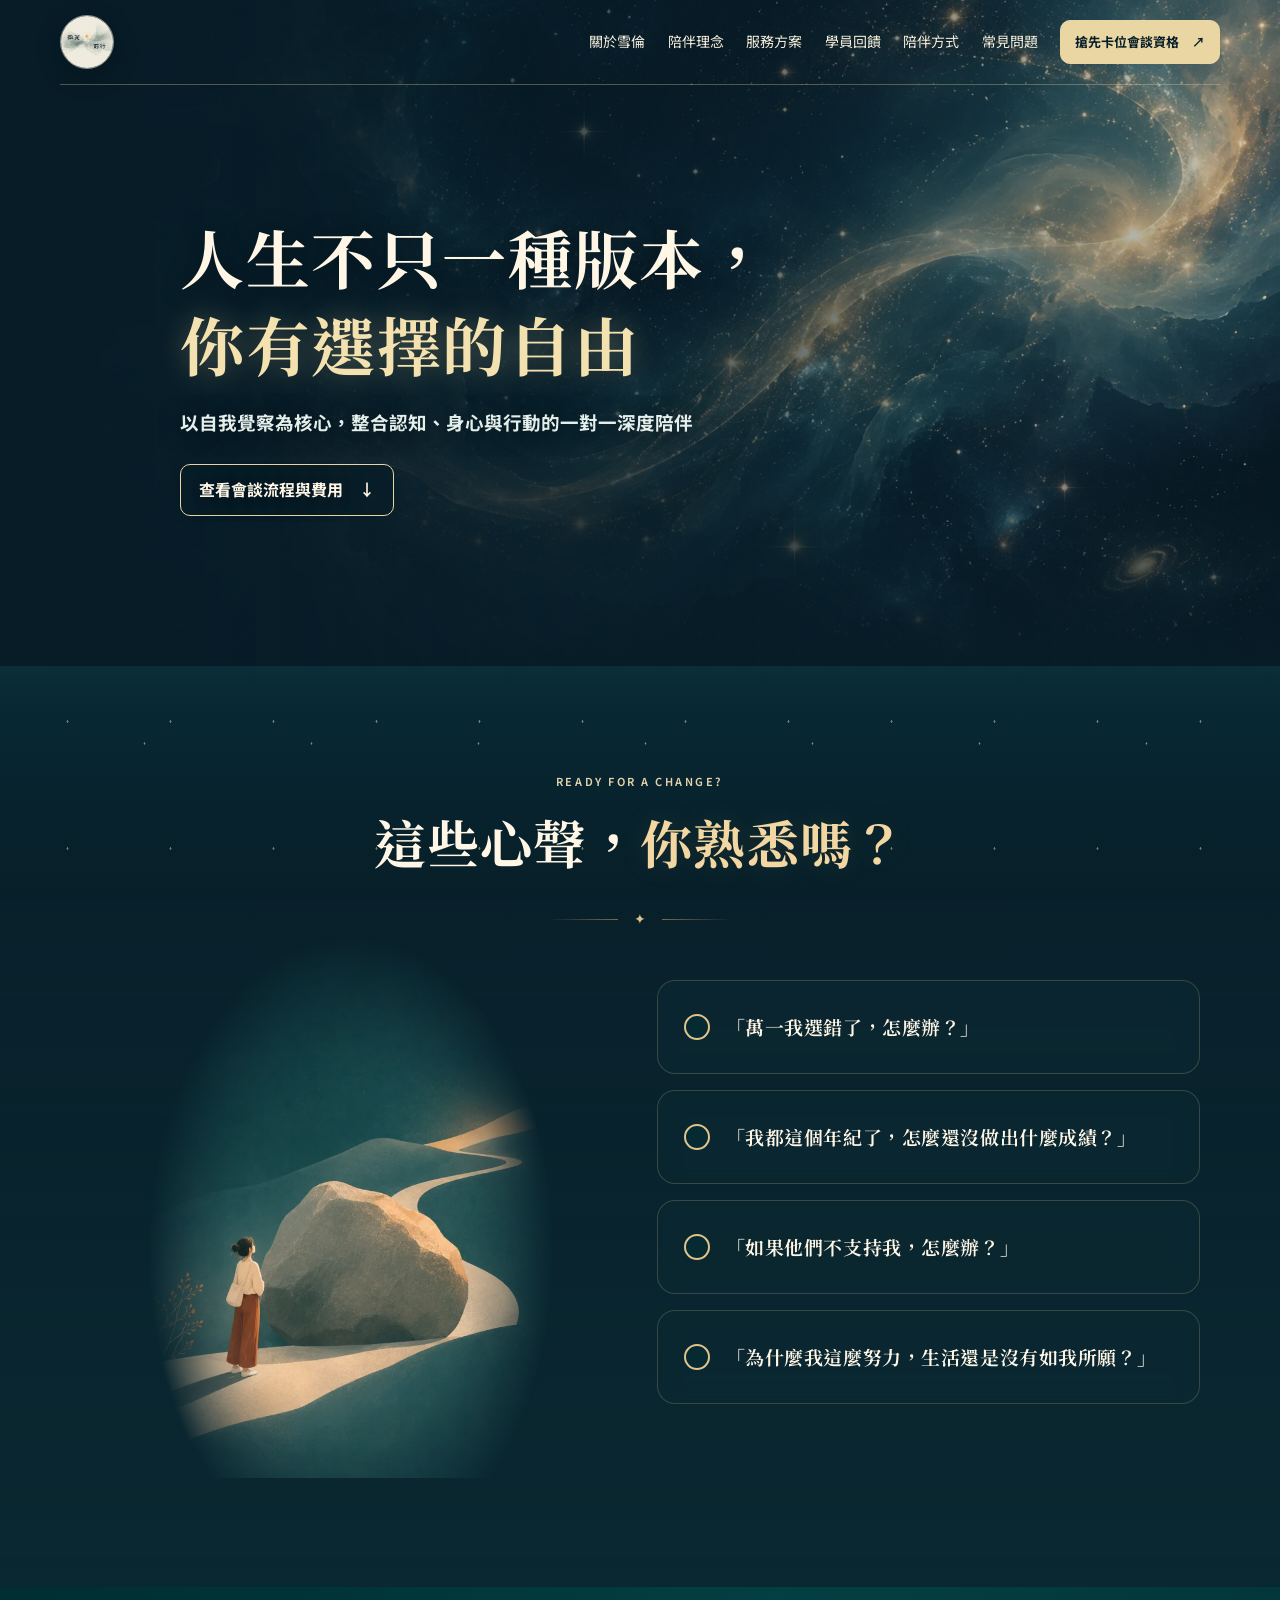
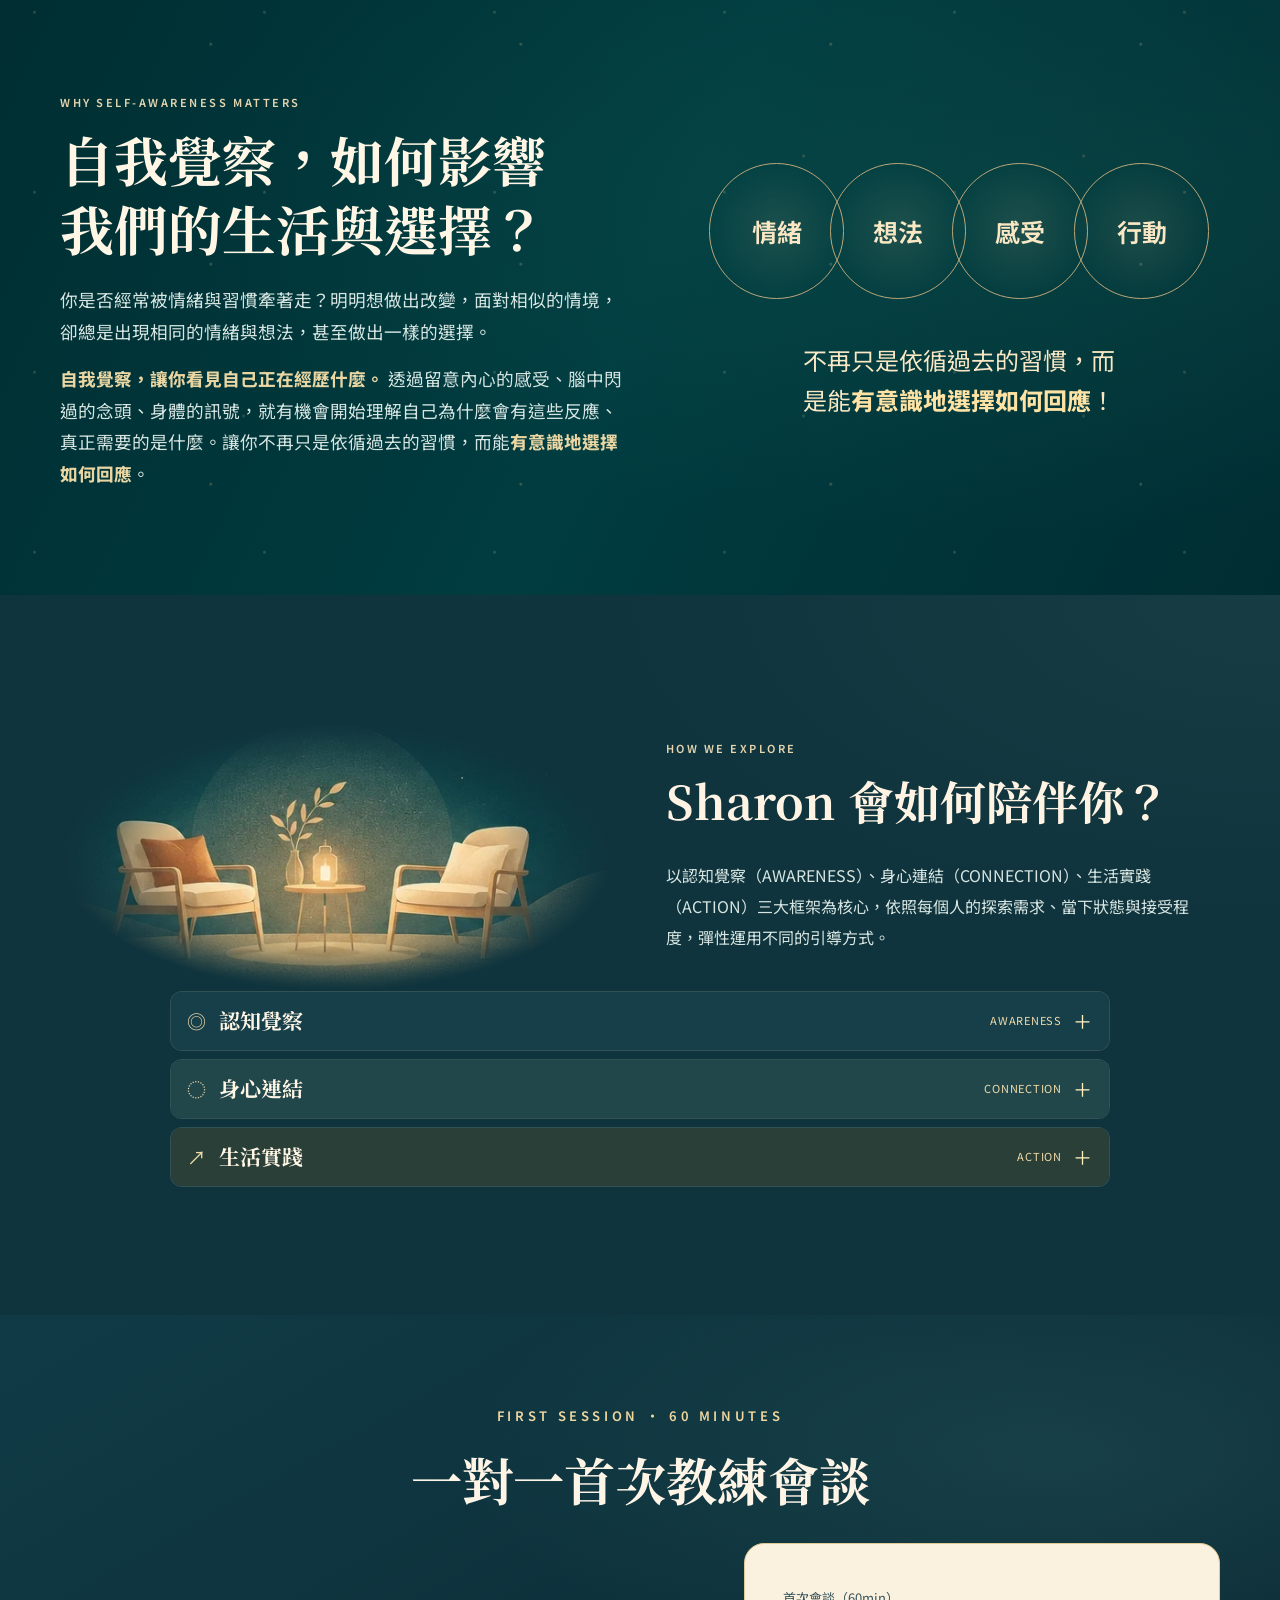
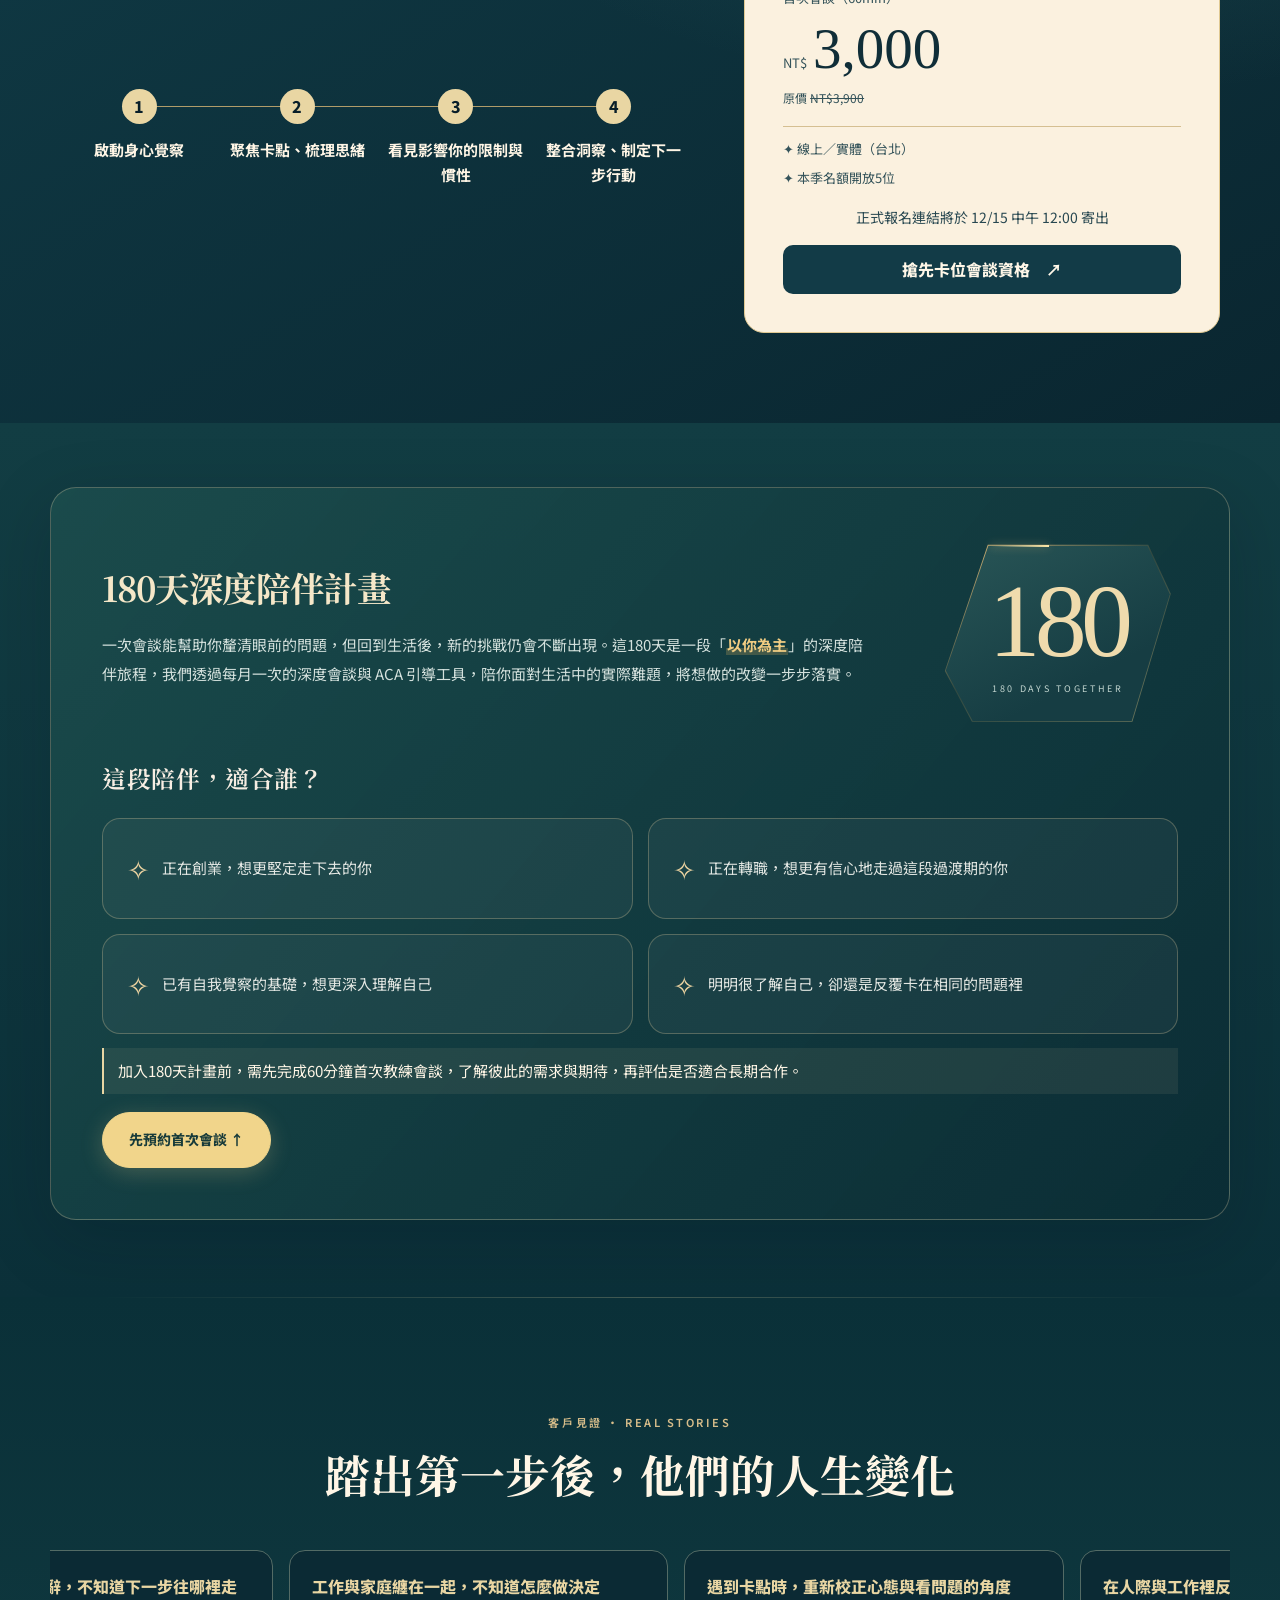
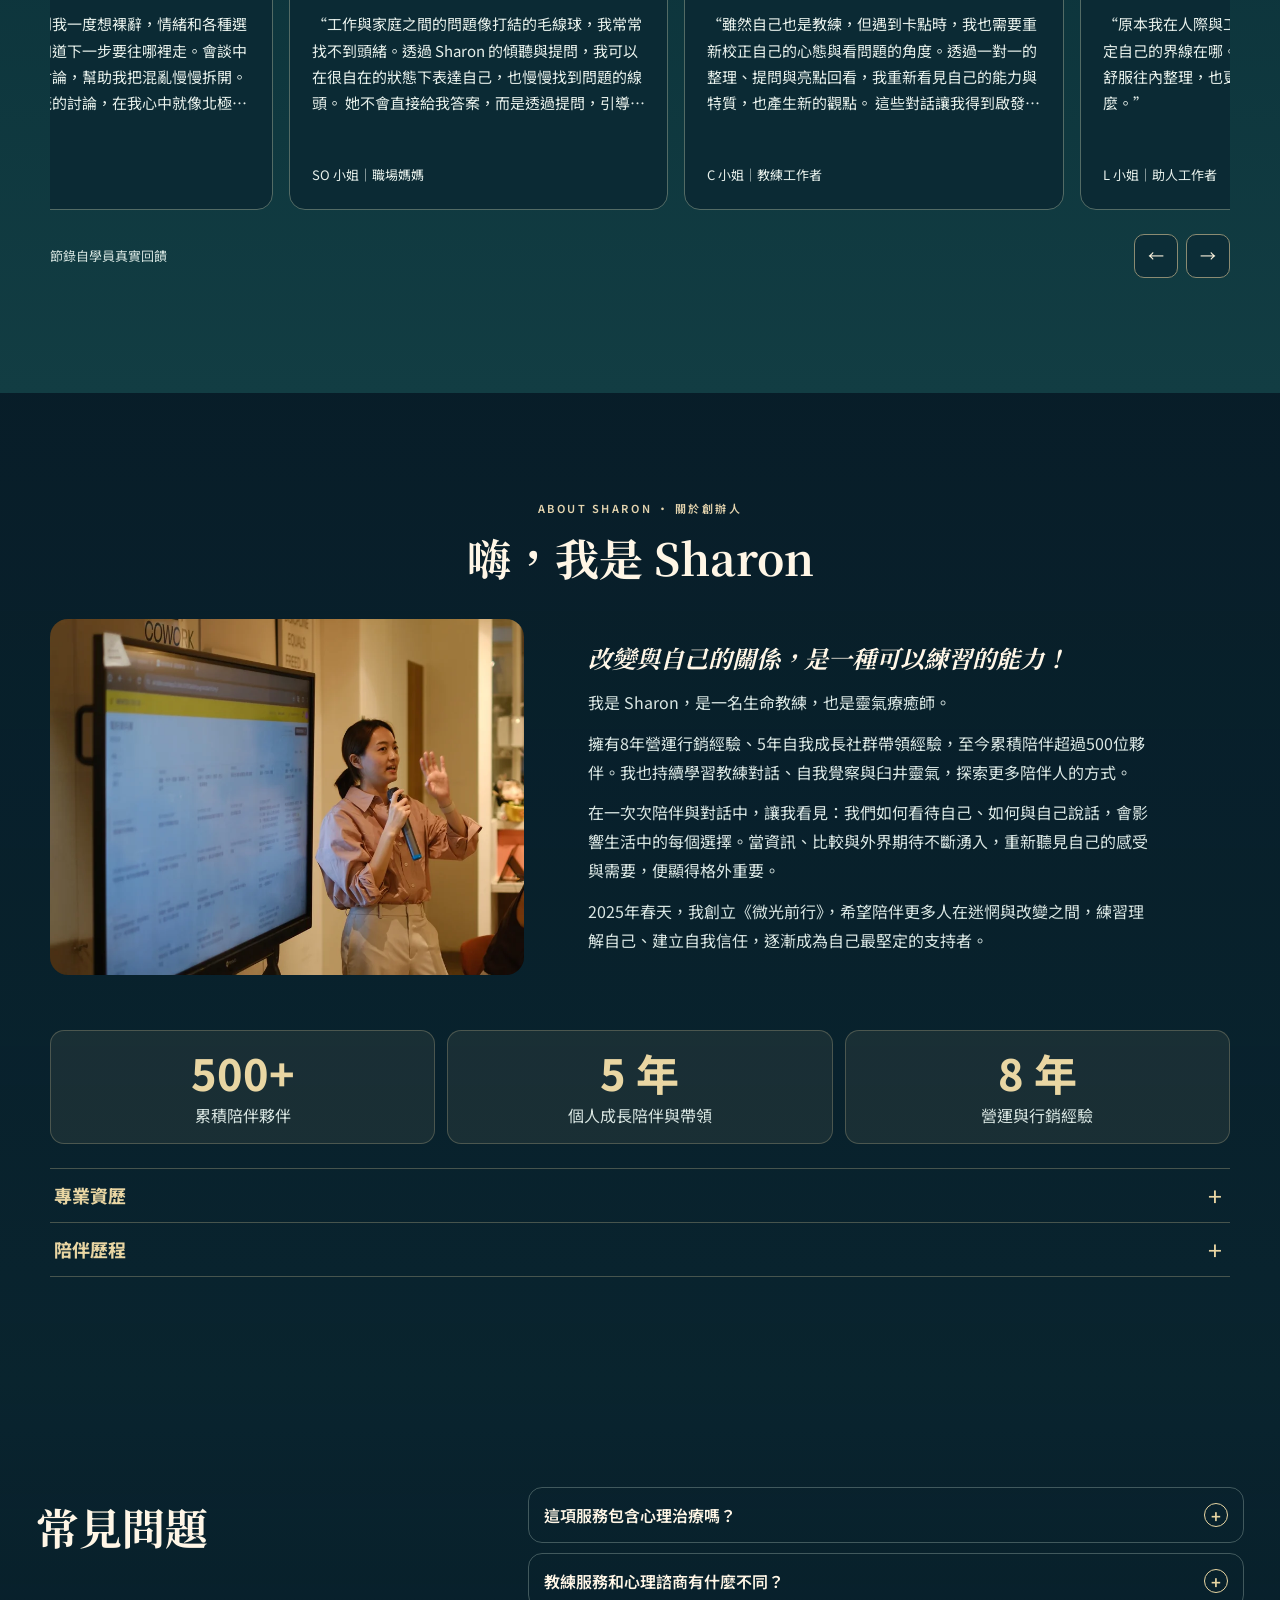
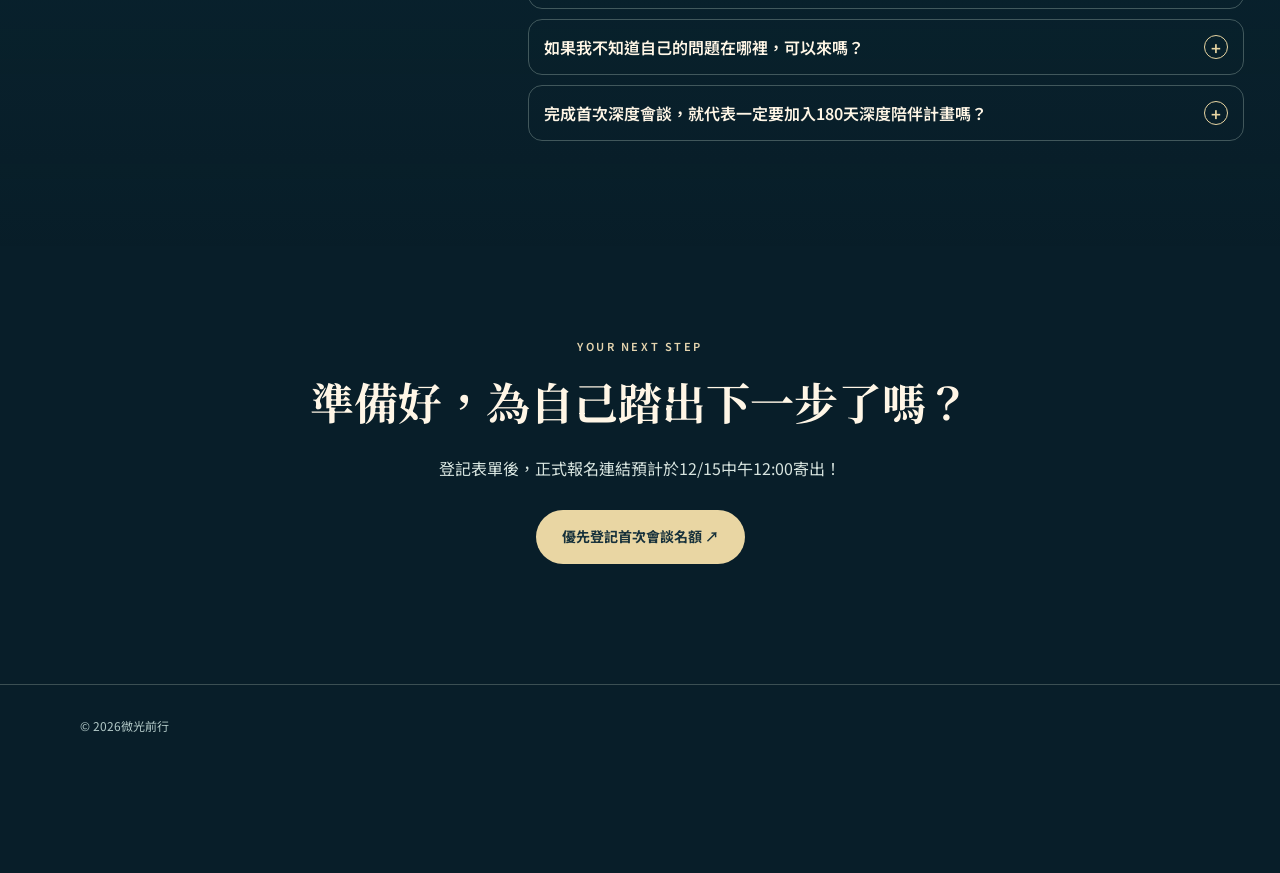
==== index.html @ d957272e "Add files via upload" ====
<!DOCTYPE html>
<html lang="zh-Hant"><head><link href="https://fonts.googleapis.com" rel="preconnect"><link crossorigin="anonymous" href="https://fonts.gstatic.com" rel="preconnect"><link href="https://fonts.googleapis.com/css2?family=Noto+Sans+TC:wght@400;500;600;700&amp;family=Noto+Serif+TC:wght@400;500;600;700&amp;display=swap" rel="stylesheet"><meta charset="utf-8"><meta content="width=device-width,initial-scale=1" name="viewport"><title>微光前行｜網站改版預覽</title><meta content="人生不只一種版本，你有選擇的自由！" name="description"><style>
:root{--deep:#081e29;--sea:#103c48;--gold:#e9d6a3;--cream:#fff6e6;--muted:#c2d7d4;--border:rgba(227,241,226,.23)}*{box-sizing:border-box}html{scroll-behavior:smooth}body{margin:0;background:var(--deep);color:var(--cream);font-family:'Noto Sans TC','PingFang TC','Microsoft JhengHei',sans-serif;line-height:1.85}body:before{content:'';position:fixed;inset:0;z-index:-2;background:radial-gradient(ellipse at 70% 14%,#215a60 0,transparent 45%),radial-gradient(ellipse at 18% 65%,#184451 0,transparent 50%),linear-gradient(130deg,#071a25,#0b303b 60%,#071b29)}body:after{content:'';position:fixed;inset:0;z-index:-1;opacity:.38;pointer-events:none;background-image:radial-gradient(#e9d6a3 0.8px,transparent 1.2px),radial-gradient(#fff 0.7px,transparent 1.1px);background-size:103px 127px,167px 191px;background-position:16px 23px,61px 75px}a{color:inherit;text-decoration:none}button{font:inherit}.wrap{width:min(1120px,calc(100% - 48px));margin:auto}.nav{display:flex;justify-content:space-between;align-items:center;padding:22px 0;gap:18px}.brand{font-size:20px;font-weight:700;letter-spacing:.17em}.links{display:flex;gap:25px;align-items:center;font-size:13px}.btn{display:inline-flex;align-items:center;justify-content:center;padding:14px 26px;border-radius:40px;background:var(--gold);color:#17313b;font-weight:700;font-size:14px;transition:transform .2s,background .2s}.btn:hover{transform:translateY(-2px);background:#fff1c8}.btn-outline{background:transparent;border:1px solid var(--border);color:var(--cream)}.btn-outline:hover{background:rgba(255,255,255,.09)}.eyebrow{font-size:11px;letter-spacing:.23em;color:#e5d5af;text-transform:uppercase;font-weight:600}h1,h2,h3,p{margin-top:0}h1,h2,h3{line-height:1.4}h1{font-size:clamp(38px,5.8vw,74px);letter-spacing:.04em;margin:23px 0}h2{font-size:clamp(28px,3.6vw,44px);margin:14px 0 22px}h3{font-size:21px;margin-bottom:12px}p{color:#d7e4df}small,.subtle{color:#b8cdc8}.section{padding:105px 0;position:relative}.section+.section{border-top:1px solid rgba(227,241,226,.08)}.hero{position:relative;min-height:760px;overflow:hidden;isolation:isolate}.hero .hero-content{padding:135px 0 145px;max-width:920px;position:relative;z-index:2;text-align:center}.hero .lead{font-size:clamp(16px,1.8vw,20px);max-width:730px;margin:0 auto 30px}.hero .tag{font-size:14px;color:#e8d9b8}.hero-buttons{display:flex;gap:14px;justify-content:center;flex-wrap:wrap}.flow-art{position:absolute;inset:0;width:100%;height:100%;z-index:-1;opacity:.92;pointer-events:none}.flow-art path{fill:none;stroke:#e8e1ae;stroke-width:1.5;stroke-opacity:.27;filter:drop-shadow(0 0 5px #d1e3bd);animation:drift 12s ease-in-out infinite alternate}.flow-art path:nth-child(2n){stroke:#91c7c1;stroke-opacity:.4;animation-duration:16s}.flow-art path:nth-child(3n){stroke-width:3;stroke-opacity:.19}@keyframes drift{to{transform:translate(26px,-14px)}}.hero::after{content:'';position:absolute;inset:0;background:linear-gradient(90deg,rgba(3,18,28,.48),rgba(4,20,29,.2),rgba(3,18,28,.5));z-index:0}.grid{display:grid;grid-template-columns:repeat(3,1fr);gap:18px}.card{background:rgba(9,39,48,.7);border:1px solid var(--border);border-radius:22px;padding:29px;backdrop-filter:blur(10px)}.card p{font-size:15px;margin-bottom:0}.num{color:#d5bd83;font-size:12px;letter-spacing:.13em}.two{display:grid;grid-template-columns:1fr 1fr;gap:50px;align-items:center}.about-photo{width:100%;border-radius:22px;object-fit:cover;aspect-ratio:1.15;box-shadow:0 22px 70px #0006}.stats{display:grid;grid-template-columns:repeat(3,1fr);gap:10px;margin:24px 0}.stat{background:rgba(245,240,217,.09);border:1px solid var(--border);border-radius:14px;padding:15px;text-align:center}.stat strong{display:block;color:var(--gold);font-size:24px}.stat span{font-size:11px;color:#c9d6d2}.bar{background:linear-gradient(100deg,rgba(31,77,88,.86),rgba(9,35,48,.9));border-top:1px solid var(--border);border-bottom:1px solid var(--border);padding:50px 0}.bar-inner{display:flex;justify-content:space-between;align-items:center;gap:28px}.bar h2{font-size:clamp(24px,3.2vw,38px);margin-bottom:0}.service-main{background:linear-gradient(145deg,rgba(25,74,82,.78),rgba(8,30,42,.83));border:1px solid rgba(231,214,163,.4);padding:44px;border-radius:25px;margin-top:34px}.service-main .features{display:grid;grid-template-columns:repeat(2,1fr);gap:12px 24px;margin:28px 0}.features span{border-bottom:1px solid var(--border);padding-bottom:10px}.service-secondary{padding:28px 35px;border:1px solid var(--border);border-radius:22px;margin-top:20px;background:rgba(6,28,38,.65)}.service-secondary ul{columns:2;padding-left:22px;color:#d7e4df}.quote{font-family:serif;font-size:19px;line-height:1.9}.quote-meta{font-size:12px;color:#d7c39d}.methods{display:grid;grid-template-columns:repeat(2,1fr);gap:18px}.method:first-child{grid-column:span 2}.method{padding:28px;border:1px solid var(--border);border-radius:18px;background:rgba(13,53,62,.55)}.method .num{display:block;margin-bottom:10px}.method p{margin-bottom:0}.gallery{display:grid;grid-template-columns:repeat(3,1fr);gap:12px;margin-top:28px}.gallery img{width:100%;border-radius:12px;display:block;cursor:pointer}.story-note{font-size:13px}.faq details{border-bottom:1px solid var(--border);padding:17px 0}.faq summary{cursor:pointer;font-weight:600}.faq p{padding-top:14px}.end{text-align:center;padding:90px 0 120px}footer{padding:30px 0;border-top:1px solid var(--border);font-size:12px;color:#b2c9c7}.testimonial-title{text-align:center;margin-bottom:35px}.cta-note{color:#c8d5d1;font-size:13px}.glow{color:#f4e1b0;text-shadow:0 0 28px #e3d49d55}@media(max-width:760px){.links a:not(.btn){display:none}.wrap{width:min(100% - 32px,1120px)}.hero{min-height:650px}.hero .hero-content{padding:120px 0}.section{padding:68px 0}.grid,.two,.methods{grid-template-columns:1fr}.method:first-child{grid-column:auto}.bar-inner{display:block}.bar .btn{margin-top:22px}.service-main{padding:25px}.service-main .features{grid-template-columns:1fr}.service-secondary ul{columns:1}.gallery{grid-template-columns:repeat(2,1fr)}.stats{grid-template-columns:repeat(3,1fr)}.stat{padding:10px 5px}.stat strong{font-size:17px}}@media(prefers-reduced-motion:reduce){*,*:before,*:after{animation:none!important;scroll-behavior:auto!important}}

/* About Me · story cards */
#about .wrap.about-redesign{max-width:1140px}#about .about-intro{margin-bottom:28px}#about .about-layout{display:grid;grid-template-columns:minmax(0,1.5fr) minmax(270px,0.85fr);gap:34px;align-items:start}#about .about-story{display:grid;gap:15px}#about .about-story-card{padding:25px 28px;border:1px solid rgba(231,205,153,.23);background:linear-gradient(135deg,rgba(16,47,53,.88),rgba(8,29,42,.78));border-radius:19px;box-shadow:0 8px 28px rgba(0,0,0,.12)}#about .about-story-card h3{font-size:clamp(19px,2vw,24px);line-height:1.45;color:#f3dfb1;margin:8px 0 12px}#about .about-story-card p{margin:10px 0 0;line-height:1.85}#about .about-kicker{display:block;letter-spacing:.14em;font-size:11px;color:#d8bf87}#about .about-belief{background:linear-gradient(135deg,rgba(76,67,49,.46),rgba(15,43,49,.87));border-color:rgba(237,204,134,.48)}#about .about-side{position:sticky;top:90px}#about .about-side .about-photo{width:100%;height:auto;object-fit:cover;border-radius:18px}#about .about-side .stats{margin-top:18px}#about .about-side .subtle{margin-top:14px}@media(max-width:800px){#about .about-layout{grid-template-columns:1fr}#about .about-side{position:static;grid-row:1}#about .about-side .about-photo{max-height:360px;object-fit:cover}#about .about-story-card{padding:21px}}


/* V17 · sales-first layout */
.about-compact{display:grid;grid-template-columns:minmax(230px,.7fr) minmax(0,1.3fr);gap:34px;align-items:start;margin-top:30px;padding:28px;border:1px solid rgba(225,198,144,.25);border-radius:24px;background:rgba(10,37,44,.66);box-shadow:0 12px 40px rgba(0,0,0,.12)}
.about-compact .about-photo{width:100%;height:100%;max-height:490px;object-fit:cover;border-radius:17px;position:static;display:block}
.about-compact-copy p{margin:0 0 15px;line-height:1.85}
.about-compact-copy .about-hook{font-family:Georgia,serif;font-size:clamp(21px,2.4vw,30px);color:#e8cf9a;line-height:1.45;margin-bottom:20px}
.about-compact-belief{color:#f1dbb0;font-weight:650}
.proof-stats{display:grid;grid-template-columns:repeat(3,minmax(0,1fr));gap:10px;margin:24px 0 18px}
.proof-stats>div{padding:14px 8px;text-align:center;border-radius:12px;background:rgba(221,194,139,.09);border:1px solid rgba(221,194,139,.19)}
.proof-stats strong{display:block;font-size:clamp(20px,2.5vw,28px);color:#e7cc91}.proof-stats span{display:block;font-size:12px;line-height:1.6;color:#d6ddd8}
.more-about,.review-more{border-top:1px solid rgba(221,194,139,.25);margin-top:14px;padding-top:12px}
.more-about summary,.review-more summary,.service-collapsible summary{cursor:pointer;list-style:none;color:#e7cc91;font-weight:600;padding:12px 2px}
.more-about summary::-webkit-details-marker,.review-more summary::-webkit-details-marker,.service-collapsible summary::-webkit-details-marker{display:none}
.more-about summary span,.review-more summary span{float:right}.more-about[open] summary span,.review-more[open] summary span{transform:rotate(45deg)}
.more-about p{padding-top:12px;color:#dce6e1}.review-more{margin-top:22px}.review-extra{margin-top:18px}
.service-collapsible{margin-top:26px}.service-collapsible summary{font-size:18px}.service-collapsible>p,.service-collapsible>ul{margin-top:12px}
@media(max-width:720px){.about-compact{grid-template-columns:1fr;padding:18px;gap:20px}.about-compact .about-photo{height:300px;object-position:center 35%}.proof-stats{gap:6px}.proof-stats>div{padding:12px 4px}.proof-stats span{font-size:10px}}
.num{font-size:24px;letter-spacing:0;line-height:1.2;display:inline-flex;align-items:center;justify-content:center;min-width:30px}

/* Standalone long-term support section */
.longterm-section{position:relative;background:linear-gradient(180deg,rgba(8,35,44,.15),rgba(13,56,60,.55) 48%,rgba(8,35,44,.15));}
.longterm-card{max-width:1100px;margin:0 auto;padding:clamp(30px,5vw,68px);border:1px solid rgba(231,214,163,.32);border-radius:30px;background:linear-gradient(130deg,rgba(9,43,49,.95),rgba(8,31,43,.93));box-shadow:0 20px 70px rgba(2,16,25,.18);}
.longterm-card h2{color:#f0d39a;margin:12px 0 14px;}
.longterm-lead{font-size:clamp(20px,2.6vw,28px);color:#fff3df;margin:0 0 14px;}
.longterm-intro{max-width:780px;color:#d1dfdb;line-height:1.9;margin:0 0 30px;}
.longterm-grid{display:grid;grid-template-columns:repeat(2,minmax(0,1fr));gap:13px;margin:26px 0;}
.longterm-grid>div{padding:18px 20px;border:1px solid rgba(224,211,174,.22);border-radius:14px;background:rgba(255,255,255,.045);color:#e7eee9;line-height:1.65;}
.longterm-grid>div:before{content:'✦';color:#e9d6a3;margin-right:10px;}
.longterm-grid>.longterm-wide{grid-column:1/-1;}
.longterm-note{border-top:1px solid rgba(231,214,163,.25);padding-top:22px;color:#f0d39a;font-weight:600;}
.longterm-disclaimer{font-size:13px;color:#b6cac6;}
@media(max-width:650px){.longterm-grid{grid-template-columns:1fr}.longterm-grid>.longterm-wide{grid-column:auto}.longterm-card{border-radius:22px}.longterm-grid>div{padding:15px 16px}}

/* 180-day program distinctive typographic treatment */
.longterm-heading{display:flex;align-items:baseline;gap:.18em;flex-wrap:wrap}
.longterm-heading .longterm-number{font-size:clamp(3.7rem,8.5vw,7rem);line-height:1;letter-spacing:-.065em;font-weight:700;color:#e8c88e}
.longterm-heading>span:last-child{font-size:clamp(1.4rem,3vw,2.6rem);letter-spacing:.02em}
@media(max-width:600px){.longterm-heading{gap:.25em}.longterm-heading .longterm-number{font-size:clamp(3.5rem,17vw,5.5rem)}}

/* V47: full original testimonials, preserving every sentence */
#reviews .testimonial-full{display:flex;flex-direction:column;gap:12px;align-items:flex-start;justify-content:flex-start;min-width:0;height:auto}
#reviews .testimonial-full .quote-meta{font-weight:650}
#reviews .testimonial-full .testimonial-topic{font-size:.84rem;line-height:1.7;letter-spacing:.01em;color:#ddc69a;margin:0}
#reviews .testimonial-full .quote{font-size:1rem;line-height:1.95;margin:0;white-space:normal}
#reviews .testimonial-full .testimonial-detail{font-size:.94rem;line-height:1.9;color:#c3d3cf;margin:0;white-space:normal}
#reviews .reviews-track{align-items:stretch}
@media(max-width:760px){#reviews .testimonial-full{padding:23px 20px;gap:11px}}
/* V52: testimonial attribution left of carousel controls */
#reviews .reviews-footer{display:flex;align-items:center;justify-content:space-between;gap:18px;margin-top:20px;flex-wrap:wrap}
#reviews .reviews-footer .story-note{margin:0;font-size:12px;line-height:1.6;opacity:.76;text-align:left}
#reviews .reviews-footer .reviews-controls{margin:0;display:flex;align-items:center;gap:10px}

/* V53 · original 180-day editorial constellation layout */
.longterm-section{overflow:hidden;background:radial-gradient(ellipse at 16% 26%,rgba(46,105,105,.26),transparent 52%),linear-gradient(165deg,#08212e,#123c45 65%,#092631)}
.longterm-redesign{max-width:1180px;padding:clamp(28px,5vw,70px);border-radius:30px;background:linear-gradient(145deg,rgba(12,48,56,.91),rgba(6,28,41,.94));border:1px solid rgba(223,204,159,.25);position:relative;overflow:hidden}
.longterm-redesign:before{content:'';position:absolute;inset:0;pointer-events:none;background:radial-gradient(circle at 16% 20%,rgba(236,200,136,.07),transparent 37%)}
.longterm-top{display:grid;grid-template-columns:minmax(0,.88fr) minmax(0,1.12fr);gap:clamp(30px,6vw,90px);align-items:center;position:relative}
.longterm-emblem{min-height:360px;aspect-ratio:1;max-width:460px;display:flex;flex-direction:column;align-items:center;justify-content:center;position:relative;isolation:isolate}
.longterm-orbit{position:absolute;inset:9%;border:1px solid rgba(234,205,148,.25);border-radius:50%;transform:rotate(-22deg) scaleX(.79);pointer-events:none}
.longterm-orbit.orbit-two{inset:0;border-color:rgba(192,221,213,.15);transform:rotate(35deg) scaleX(.84)}
.longterm-emblem:before,.longterm-emblem:after{content:'✦';position:absolute;color:#ddc99b;font-size:17px;opacity:.8}.longterm-emblem:before{top:13%;left:20%}.longterm-emblem:after{right:12%;bottom:24%;font-size:11px}
.longterm-emblem-number{font-family:Georgia,'Times New Roman',serif;font-weight:400;font-size:clamp(100px,14vw,190px);letter-spacing:-.09em;line-height:1;color:#efdbad;transform:translateX(-.06em)}
.longterm-emblem-caption{letter-spacing:.34em;font-size:10px;color:#c3d6d0;margin-top:18px}
.longterm-copy .eyebrow{font-size:11px;letter-spacing:.19em;color:#e2c893}.longterm-copy h2{font-size:clamp(33px,4vw,58px);line-height:1.27;letter-spacing:.04em;color:#f5e7c8;margin:20px 0 25px}.longterm-copy .longterm-lead{font-size:clamp(18px,2vw,23px);line-height:1.8;font-weight:500;color:#f4ead8;margin-bottom:20px}.longterm-copy .longterm-intro{font-size:15px;line-height:1.95;color:#bfd2cf;margin:0}
.longterm-program{position:relative;margin-top:clamp(24px,4vw,50px);padding-top:30px;border-top:1px solid rgba(231,214,163,.24)}.longterm-program-label{font-size:11px;letter-spacing:.2em;color:#d8bd8b;display:flex;align-items:center;gap:14px}.longterm-program-label span{font-size:14px;letter-spacing:.07em;color:#e7e3d9}.longterm-redesign .longterm-grid{grid-template-columns:repeat(2,minmax(0,1fr));gap:12px;margin:24px 0}.longterm-redesign .longterm-grid>div{border-radius:9px;background:rgba(201,224,215,.045);border-color:rgba(216,206,177,.16)}.longterm-bottom{display:flex;align-items:baseline;justify-content:space-between;gap:14px 30px;flex-wrap:wrap}.longterm-redesign .longterm-note{border:0;padding:0;margin:0;font-size:14px}.longterm-redesign .longterm-disclaimer{margin:0;font-size:12px}
@media(max-width:760px){.longterm-top{grid-template-columns:1fr;gap:0}.longterm-emblem{min-height:0;width:min(76%,320px);margin:0 auto 22px}.longterm-copy h2{margin:12px 0 18px}.longterm-redesign .longterm-grid{grid-template-columns:1fr}.longterm-redesign .longterm-grid>.longterm-wide{grid-column:auto}.longterm-redesign{padding:30px 23px}.longterm-bottom{display:block}.longterm-redesign .longterm-disclaimer{margin-top:12px}}

/* 180-day program closing statement */
.longterm-closer{margin:1.1rem 0 0;color:var(--gold);font-weight:700;font-size:clamp(1.05rem,1.55vw,1.28rem);line-height:1.85;letter-spacing:.025em}
.longterm-program-notice{display:flex;align-items:center;justify-content:center;text-align:center;padding:24px 18px}.longterm-program-notice p{margin:0;font-size:clamp(15px,1.5vw,18px);letter-spacing:.04em;line-height:1.8}
/* Method icons: unified alignment across desktop and mobile */
#methods .method-accordion summary .num{min-width:52px;width:52px;font-size:27px;letter-spacing:0;text-align:center;line-height:1.3;flex-shrink:0}
#methods .method-accordion summary h3{min-width:0}
@media(max-width:600px){#methods .method-accordion summary .num{min-width:42px;width:42px;font-size:24px}#methods .method-accordion summary{gap:12px}}

/* V67: concise positioning label in the first viewport */
.career-signature{display:inline-flex;align-items:center;flex-wrap:wrap;gap:.48em;margin-bottom:18px;padding:9px 16px;border:1px solid rgba(232,205,153,.45);border-radius:999px;background:rgba(10,25,39,.44);color:#f1d9a8;font-size:clamp(12px,1.15vw,14px);font-weight:600;letter-spacing:.045em;line-height:1.5}
.career-signature span{opacity:.7}
@media(max-width:600px){.career-signature{border-radius:14px;padding:9px 12px;justify-content:center;text-align:center;font-size:11px;gap:.32em}}

#methods .methods-directory .directory-index{display:none!important}

/* Brand experience, 2026-11-12 */
.experience-panel{margin:30px 0 44px;padding:clamp(24px,4vw,46px);border-radius:25px;border:1px solid rgba(231,214,163,.38);background:linear-gradient(125deg,rgba(30,77,80,.82),rgba(10,34,47,.92));}.experience-panel h3{font-size:clamp(25px,3.1vw,37px);margin:14px 0 18px;color:#fff5df}.experience-lead{max-width:800px;font-size:17px}.experience-grid{display:grid;grid-template-columns:repeat(2,minmax(0,1fr));gap:15px;margin:30px 0}.experience-grid>div{padding:22px;border-radius:16px;border:1px solid rgba(232,220,192,.19);background:rgba(8,30,40,.44)}.experience-grid span{display:block;color:#e9d6a3;font-size:12px;letter-spacing:.08em;margin-bottom:10px}.experience-grid strong{display:block;color:#fff4dc;font-size:18px;margin-bottom:8px}.experience-grid p{font-size:14px;margin:0}.experience-note{font-size:12px;color:#b9c9c5}.experience-closing{font-size:18px;font-weight:700;color:#f4e1b0;margin:20px 0 0}@media(max-width:700px){.experience-grid{grid-template-columns:1fr}.experience-panel{margin:20px 0 32px}.experience-lead{font-size:15px}}
</style><style>
/* V5: celestial nebula + gold light trails */
body:before{background:radial-gradient(ellipse at 77% 18%,rgba(29,111,119,.56),transparent 43%),radial-gradient(ellipse at 18% 75%,rgba(19,83,95,.55),transparent 52%),radial-gradient(ellipse at 56% 53%,rgba(30,72,87,.44),transparent 60%),linear-gradient(130deg,#04121d,#082a36 56%,#04131e)!important}
body:after{opacity:.5!important}
.hero{background:radial-gradient(ellipse at 78% 30%,rgba(55,139,143,.24),transparent 52%),radial-gradient(ellipse at 22% 80%,rgba(23,80,91,.42),transparent 50%)}
.hero .flow-art{opacity:1!important}
.hero .flow-art path{animation:none;filter:none}
.hero .flow-art .trail{fill:none;stroke:url(#goldTrail);stroke-width:2.2;stroke-opacity:.66;filter:url(#trailGlow);animation:celestial-drift 18s ease-in-out infinite alternate}
.hero .flow-art .trail.soft{stroke-width:8;stroke-opacity:.18;filter:url(#bigGlow);animation-duration:24s}
.hero .flow-art .trail.teal{stroke:url(#tealTrail);stroke-width:3;stroke-opacity:.46;animation-duration:21s}
.hero .flow-art .star{fill:#f8e5b2;filter:url(#starGlow);animation:star-pulse 4.5s ease-in-out infinite alternate}
.hero .flow-art .star:nth-of-type(3n){animation-delay:-2s}
.hero .flow-art .nebula{filter:url(#nebulaBlur)}
.hero::after{background:linear-gradient(90deg,rgba(3,16,26,.63),rgba(4,20,29,.33),rgba(3,16,26,.57))!important}
@keyframes celestial-drift{to{transform:translate(18px,-11px) scale(1.018)}}
@keyframes star-pulse{to{opacity:.42;transform:scale(.82)}}
#pain .grid{grid-template-columns:repeat(2,minmax(0,1fr))}
#pain .card{padding:0;overflow:hidden;transition:border-color .25s,background .25s}
#pain .card[open]{background:rgba(16,65,76,.84);border-color:rgba(233,214,163,.55)}
#pain .card summary{display:flex;align-items:center;gap:15px;padding:25px 26px;cursor:pointer;list-style:none;min-height:98px}
#pain .card summary::-webkit-details-marker{display:none}
#pain .card summary h3{margin:0;flex:1;font-size:19px}
#pain .card summary .plus{font-size:30px;line-height:1;color:#ead6a3;font-weight:300;transition:transform .25s}
#pain .card[open] summary .plus{transform:rotate(45deg)}
#pain .card .pain-body{padding:0 26px 25px 58px;animation:reveal .24s ease-out}
#pain .card .pain-body p{margin:0}
@keyframes reveal{from{opacity:0;transform:translateY(-5px)}to{opacity:1;transform:translateY(0)}}
@media(max-width:760px){#pain .grid{grid-template-columns:1fr}#pain .card summary{padding:19px 18px;min-height:76px}#pain .card summary h3{font-size:17px}#pain .card .pain-body{padding:0 18px 22px 48px}}
@media(prefers-reduced-motion:reduce){.hero .flow-art *{animation:none!important}}
</style><style>
/* V6: cinematic organic stardust stream, replacing geometric SVG trails */
.hero{background:#071c27 url("images/website-image-01.webp") center center / cover no-repeat !important;}
.hero::after{background:linear-gradient(90deg,rgba(3,16,26,.68),rgba(4,20,29,.60) 40%,rgba(3,16,26,.57)),linear-gradient(0deg,rgba(3,16,26,.45),transparent 30%,rgba(3,16,26,.2)) !important;}
.hero .hero-content{text-shadow:0 2px 22px rgba(1,12,20,.55)}
@media(max-width:760px){.hero{background-position:56% center !important}.hero::after{background:rgba(3,16,26,.66)!important}}
</style><style>
/* Hero refinement: circular image logo and single CTA */
.nav .brand{display:inline-flex;align-items:center;justify-content:center;width:76px;height:76px;flex:none;letter-spacing:normal}
.nav .brand img{width:76px;height:76px;object-fit:cover;border-radius:50%;border:1px solid rgba(255,246,230,.52);box-shadow:0 8px 26px rgba(0,0,0,.22)}
.hero-content .eyebrow{font-size:clamp(13px,1.35vw,17px);letter-spacing:.09em;color:#f4e6c9;text-transform:none}
.hero-content h1{font-size:clamp(35px,5.1vw,70px);line-height:1.43;letter-spacing:.025em}
.hero-content .lead{font-size:clamp(15px,1.5vw,19px);line-height:2;max-width:780px}
.hero-buttons .btn{min-width:238px;padding:15px 30px}
@media(max-width:760px){.nav .brand,.nav .brand img{width:58px;height:58px}.hero .hero-content{padding:105px 0 115px}.hero-content h1{font-size:clamp(32px,8vw,48px)}}
</style><style>
/* V9: collapsible methods, consistent with pain cards */
#methods .methods{display:grid;grid-template-columns:1fr;gap:14px}
#methods .method:first-child{grid-column:auto}
#methods .method-accordion{padding:0;overflow:hidden;transition:background .25s,border-color .25s}
#methods .method-accordion[open]{background:rgba(16,65,76,.84);border-color:rgba(233,214,163,.55)}
#methods .method-accordion summary{display:flex;align-items:center;gap:18px;padding:22px 26px;cursor:pointer;list-style:none;min-height:86px}
#methods .method-accordion summary::-webkit-details-marker{display:none}
#methods .method-accordion summary .num{margin:0;min-width:142px;font-size:12px;letter-spacing:.1em;color:var(--gold)}
#methods .method-accordion summary h3{margin:0;flex:1;font-size:19px}
#methods .method-accordion summary .plus{font-size:30px;line-height:1;color:var(--gold);font-weight:300;transition:transform .25s}
#methods .method-accordion[open] summary .plus{transform:rotate(45deg)}
#methods .method-accordion .method-body{padding:0 28px 24px 186px;animation:reveal .24s ease-out}
#methods .method-accordion .method-body p{margin:0}
@media(max-width:760px){#methods .method-accordion summary{padding:18px;min-height:74px;gap:12px;flex-wrap:wrap}#methods .method-accordion summary .num{min-width:100%;font-size:11px}#methods .method-accordion summary h3{font-size:17px}#methods .method-accordion .method-body{padding:0 18px 22px}}
</style>
<style>.pain-bridge{max-width:760px;margin:34px auto 0;text-align:center;line-height:1.9;color:#e7dcc2;font-size:clamp(15px,1.6vw,18px)}</style>
<style>
.background-credentials{list-style:none;margin:16px 0 0;padding:0;display:grid;gap:0;text-align:left}.background-credentials li{padding:13px 2px;border-bottom:1px solid rgba(220,201,156,.22);line-height:1.7}.background-credentials li:last-child{border-bottom:0}
</style>
<style>
/* V22 sales copy / information hierarchy refinements */
#services .service-main{margin-top:26px}#services .service-main h2{font-size:clamp(26px,3.1vw,38px)}
#services .service-main .eyebrow{margin-bottom:8px}#services .service-secondary{margin-top:18px}
#pain .pain-bridge{max-width:660px}#reviews .testimonial-title{margin-bottom:28px}
#waitlist .btn{margin-top:10px}#about .about-compact-copy p{line-height:1.75}
@media(max-width:760px){#services .service-main{margin-top:18px}}
</style><style>
/* V24 · cinematic image transitions: airy, non-interactive, no new copy */
.visual-interlude{height:clamp(130px,20vw,235px);position:relative;overflow:hidden;isolation:isolate;margin:-14px 0;background:#081e29;pointer-events:none}
.visual-interlude .interlude-image{position:absolute;inset:-14% 0;background-size:cover;background-position:center;opacity:.78;filter:saturate(.82)}
.visual-interlude::before,.visual-interlude::after{content:"";position:absolute;inset:0;z-index:1;pointer-events:none}
.visual-interlude::before{background:linear-gradient(to bottom,#081e29 0%,rgba(8,30,41,.15) 32%,rgba(8,30,41,.12) 64%,#081e29 100%)}
.visual-interlude::after{background:linear-gradient(90deg,#081e29 0%,transparent 24%,transparent 76%,#081e29 100%)}
.visual-interlude-2 .interlude-image{background-position:center 43%;opacity:.66}
.visual-interlude-3 .interlude-image{background-position:center 58%;opacity:.67}
@media(max-width:760px){.visual-interlude{height:115px;margin:-8px 0}.visual-interlude .interlude-image{background-position:center}.visual-interlude::after{background:linear-gradient(90deg,rgba(8,30,41,.75),transparent 20%,transparent 80%,rgba(8,30,41,.75))}}
@media(prefers-reduced-motion:reduce){.visual-interlude .interlude-image{transform:none}}
</style><style>
/* V25: one continuous visual canvas, without rectangular image separators */
html{scroll-behavior:smooth}
body{background:#071d29!important;isolation:isolate}
body::before{background:radial-gradient(ellipse 75% 23% at 90% 22%,rgba(29,101,112,.19),transparent 75%),radial-gradient(ellipse 75% 22% at 5% 49%,rgba(34,106,115,.18),transparent 72%),radial-gradient(ellipse 65% 22% at 85% 77%,rgba(28,91,106,.20),transparent 75%),linear-gradient(180deg,#071c27,#082733 34%,#071e2a 70%,#071c27)!important;background-attachment:fixed!important;opacity:1!important}
/* Floating stream is a single SVG across the document, not an image in a section */
#continuous-lightstream{position:absolute;top:0;left:0;width:100%;height:100%;pointer-events:none;z-index:0;overflow:visible;opacity:.8}
body>header,body>section,body>footer{position:relative;z-index:1}
body>section{background:transparent!important}
body>section::before,body>section::after{pointer-events:none}
#continuous-lightstream path{fill:none;stroke-linecap:round;stroke-linejoin:round}
@media(max-width:760px){#continuous-lightstream{opacity:.54}body>section{background:transparent!important}}
@media(prefers-reduced-motion:reduce){html{scroll-behavior:auto}}
</style><style>
/* V26: tonal continuity inspired by Omar reference, no artificial overlaid lines */
#continuous-lightstream,.visual-interlude{display:none!important}
body{background:#081e29!important;padding-bottom:106px}
body::before{background:linear-gradient(180deg,#071c27 0%,#0a2932 17%,#123c43 31%,#0b2d39 48%,#103c43 62%,#082732 80%,#071c27 100%)!important;background-attachment:scroll!important;opacity:1!important}
body>section{background:transparent!important;border:0!important}
body>section::before{pointer-events:none}
.section+.section{border-top:0!important}
#pain{background:linear-gradient(180deg,rgba(9,37,47,0),rgba(17,67,71,.28))!important}
#services{background:linear-gradient(180deg,rgba(17,67,71,.28),rgba(5,29,41,.05))!important}
#reviews{background:linear-gradient(180deg,rgba(5,29,41,.05),rgba(16,65,68,.3))!important}
#methods{background:linear-gradient(180deg,rgba(16,65,68,.3),rgba(7,31,43,.1))!important}
#about{background:linear-gradient(180deg,rgba(7,31,43,.1),rgba(16,60,70,.2))!important}
.faq{background:linear-gradient(180deg,rgba(16,60,70,.2),rgba(7,28,39,.08))!important}
#reviews .reviews-track{display:flex;gap:20px;overflow-x:auto;scroll-snap-type:x mandatory;scroll-padding:0 6px;overscroll-behavior-inline:contain;padding:12px 4px 24px;scrollbar-width:thin;scrollbar-color:rgba(229,205,158,.45) transparent;-webkit-overflow-scrolling:touch}
#reviews .reviews-track .card{flex:0 0 min(390px,82vw);scroll-snap-align:start;min-height:250px;display:flex;flex-direction:column;justify-content:space-between;margin:0!important}
#reviews .reviews-track .card .quote{line-height:1.9}
#reviews .reviews-controls{display:flex;justify-content:flex-end;gap:12px;margin:5px 0 12px}
#reviews .reviews-arrow{width:48px;height:48px;border:1px solid rgba(230,210,170,.5);border-radius:50%;background:rgba(255,245,220,.06);color:#fff3d9;font-size:31px;line-height:1;cursor:pointer;transition:background .2s,transform .2s}
#reviews .reviews-arrow:hover{background:rgba(255,245,220,.16);transform:translateY(-2px)}
.floating-booking{position:fixed;z-index:999;bottom:max(14px,env(safe-area-inset-bottom));left:50%;transform:translateX(-50%);width:min(940px,calc(100% - 32px));display:flex;align-items:center;justify-content:space-between;gap:20px;padding:14px 16px 14px 25px;background:rgba(255,247,228,.97);color:#392c29;border:1px solid rgba(239,214,170,.8);border-radius:24px;box-shadow:0 16px 48px rgba(0,9,16,.4);backdrop-filter:blur(18px);-webkit-backdrop-filter:blur(18px)}
.floating-booking-label{font-size:clamp(14px,1.8vw,20px);font-weight:700;letter-spacing:.02em}
.floating-booking-btn{display:inline-flex;align-items:center;justify-content:center;flex:none;text-align:center;padding:16px 24px;border-radius:16px;background:#89513b;color:#fff9ef!important;font-size:clamp(13px,1.7vw,17px);font-weight:700;text-decoration:none;white-space:nowrap}
.floating-booking-btn:hover{background:#70402f}
@media(max-width:600px){body{padding-bottom:100px}.floating-booking{width:calc(100% - 22px);bottom:max(9px,env(safe-area-inset-bottom));padding:11px 12px;border-radius:18px;gap:10px}.floating-booking-label{font-size:12px;max-width:38%;line-height:1.4}.floating-booking-btn{font-size:12px;padding:13px 12px;white-space:normal;line-height:1.4}#reviews .reviews-track .card{flex-basis:85vw;min-height:270px}#reviews .reviews-arrow{width:44px;height:44px}}
@media(prefers-reduced-motion:reduce){#reviews .reviews-track{scroll-behavior:auto}}
</style><style>
/* V27: question-led emotional recognition section */
#pain .pain-intro{text-align:center;max-width:850px;margin:0 auto 42px;position:relative}
#pain .pain-intro h2{font-size:clamp(30px,4.2vw,52px);line-height:1.38;letter-spacing:.025em;margin:15px auto 20px;max-width:850px}
#pain .pain-accent{color:#f2d7a2;text-shadow:0 0 30px rgba(214,178,114,.12)}
#pain .pain-subtitle{max-width:680px;margin:0 auto;color:#c8d6d2;font-size:17px;line-height:1.95}
#pain .pain-intro-line{display:flex;align-items:center;gap:16px;justify-content:center;margin:28px auto 16px;color:#dfc28b}
#pain .pain-intro-line span{height:1px;width:70px;background:linear-gradient(90deg,transparent,rgba(221,188,131,.5))}
#pain .pain-intro-line span:last-child{transform:rotate(180deg)}
#pain .pain-intro-line i{font-style:normal;font-size:14px}
#pain .pain-prompt{font-size:15px;letter-spacing:.09em;color:#e7d8ba;margin:0}
#pain .grid{max-width:1000px;margin:0 auto}
#pain .card{background:rgba(11,43,51,.55);border-color:rgba(219,197,150,.21);border-radius:18px}
#pain .card:hover{border-color:rgba(231,202,147,.56);background:rgba(19,61,68,.7)}
#pain .card summary .num{color:#d7b77d}
#pain .pain-conclusion{text-align:center;margin:42px auto 0;max-width:720px}
#pain .pain-conclusion-star{font-size:28px;color:#dfc28b}
#pain .pain-conclusion .pain-bridge{font-size:clamp(19px,2.5vw,27px);font-weight:600;line-height:1.6;color:#f4e9d4;margin:10px auto 12px}
#pain .pain-conclusion-note{font-size:15px;line-height:1.85;color:#c7d6d1;margin:0}
@media(max-width:760px){#pain .pain-intro{margin-bottom:28px}#pain .pain-intro h2{font-size:clamp(27px,7.3vw,38px)}#pain .pain-subtitle{font-size:15px;line-height:1.9}#pain .pain-conclusion{margin-top:30px}#pain .pain-intro-line{margin-top:22px}}
</style><style>
/* V34: keep header navigation above hero artwork and overlays */
.hero > .nav{position:relative;z-index:30;pointer-events:auto}
.hero > .nav a{position:relative;z-index:31;pointer-events:auto}
.hero::after{pointer-events:none}
.hero .flow-art{pointer-events:none}
html{scroll-behavior:smooth}
</style><style>
/* V41 · clear offer and booking card */
.session-layout{display:grid;grid-template-columns:minmax(0,1.18fr) minmax(330px,.82fr);gap:clamp(24px,4vw,64px);align-items:start;margin-top:36px}
.session-overview{padding:12px 0}.session-overview h3{font-size:clamp(25px,3vw,39px);line-height:1.5;margin:12px 0 18px;color:#fff1d6}.session-overview>p{max-width:610px;color:#c7d9d6;font-size:17px;margin-bottom:30px}.session-points{display:grid;grid-template-columns:repeat(2,minmax(0,1fr));gap:14px}.session-points>div{min-height:126px;padding:22px 20px;border:1px solid rgba(234,216,170,.32);border-radius:19px;background:rgba(255,249,231,.045);display:flex;flex-direction:column;gap:12px}.session-points span{color:#d7b986;font-family:Georgia,serif;font-style:italic;font-size:15px}.session-points strong{font-size:16px;font-weight:600;line-height:1.65;color:#fff2dc}
.session-pricing{padding:clamp(24px,3.5vw,42px);background:linear-gradient(150deg,#fff9eb,#f2e4c9);color:#31423c;border-radius:30px;box-shadow:0 25px 65px rgba(1,13,19,.23)}.session-pill{display:inline-flex;border:1px solid #dccba8;border-radius:30px;padding:5px 14px;color:#5d695b;font-size:13px;background:#f7ecd9}.session-pricing h3{font-size:clamp(21px,2vw,28px);line-height:1.45;color:#34443d;margin:22px 0 20px}.session-price-head{display:flex;justify-content:space-between;align-items:center;gap:12px;color:#817767;font-size:14px}.session-discount{background:#174b50;color:#fff4de;border-radius:30px;padding:5px 12px;white-space:nowrap;font-size:12px}.session-price{display:flex;justify-content:center;align-items:baseline;gap:12px;margin:12px 0 20px;color:#17464b}.session-price small{font-size:18px}.session-price strong{font:normal clamp(60px,6vw,86px)/1.2 Georgia,'Times New Roman',serif;letter-spacing:-2px}.session-facts{border-top:1px solid #d8c9ad;border-bottom:1px solid #d8c9ad;padding:14px 0;margin:24px 0}.session-facts>div{display:flex;justify-content:space-between;gap:12px;padding:10px 0;font-size:14px}.session-facts span{color:#7d7568}.session-facts strong{font-weight:600;color:#34453e;text-align:right}.session-book{display:flex;align-items:center;justify-content:space-between;gap:12px;padding:18px 21px;border-radius:16px;background:#174b50;color:#fff9e9;text-decoration:none;font-weight:700;transition:background .2s,transform .2s}.session-book:hover{background:#22666b;transform:translateY(-2px)}.session-book-note{font-size:12px;color:#7d7568;text-align:center;line-height:1.7;margin:14px 0 0}
@media(max-width:850px){.session-layout{grid-template-columns:1fr}.session-overview{padding:0}.session-pricing{max-width:610px;width:100%;margin:0 auto}}
@media(max-width:520px){.session-points{grid-template-columns:1fr 1fr;gap:10px}.session-points>div{padding:15px;min-height:120px}.session-points strong{font-size:14px}.session-pricing{border-radius:24px;padding:24px}.session-price strong{font-size:64px}}

/* V42 · original star-path service design */
.session-original{margin-top:30px}.session-intro{max-width:790px}.session-intro h3{font-size:clamp(26px,3.4vw,43px);line-height:1.5;margin:12px 0 14px;color:#f7e6c2}.session-intro p{color:#c7d9d6;font-size:17px;line-height:1.85;max-width:700px}.session-journey{display:grid;grid-template-columns:repeat(4,minmax(0,1fr));gap:0;margin:48px 0 52px;position:relative}.session-journey:before{content:"";position:absolute;top:18px;left:10%;right:10%;height:1px;background:linear-gradient(90deg,transparent,rgba(229,197,139,.65),transparent)}.session-journey>div{padding:0 22px 0 0;position:relative}.session-journey>div span{display:flex;align-items:center;justify-content:center;width:37px;height:37px;border-radius:50%;border:1px solid rgba(232,202,150,.6);background:#12383c;color:#e7c995;font:italic 14px Georgia,serif;position:relative;z-index:1;margin-bottom:22px}.session-journey>div strong{font-size:16px;line-height:1.7;color:#fff0d5;font-weight:600}.session-reserve{display:grid;grid-template-columns:minmax(220px,1fr) minmax(190px,.8fr) minmax(220px,.9fr);align-items:center;gap:26px;padding:28px 34px;background:linear-gradient(110deg,rgba(238,218,175,.14),rgba(13,69,72,.55));border:1px solid rgba(235,207,154,.35);border-radius:23px;box-shadow:0 15px 45px rgba(0,12,18,.13)}.session-reserve-label{color:#e8cf9f;font-size:13px}.session-reserve-label em{font-style:normal;margin-left:9px;border:1px solid rgba(236,206,151,.45);padding:3px 8px;border-radius:50px}.session-reserve-price>div{display:flex;align-items:baseline;gap:8px;margin-top:9px;flex-wrap:wrap}.session-reserve-price small{color:#f3d8a4;font-size:17px}.session-reserve-price strong{font:normal clamp(40px,4.2vw,58px)/1.1 Georgia,serif;color:#fff1d0}.session-old{font-size:12px;color:#b6c8c4;margin-left:6px}.session-reserve-details{display:grid;gap:12px;color:#e6e8d9;font-size:15px}.session-reserve-cta{display:flex;justify-content:space-between;align-items:center;gap:12px;text-decoration:none;padding:17px 18px;border-radius:13px;background:#ebd3a4;color:#163b3f;font-weight:700;transition:transform .2s,background .2s}.session-reserve-cta:hover{transform:translateY(-2px);background:#fff0ce}.session-reserve-note{font-size:12px;color:#b3c8c4;margin:12px 0 0;text-align:right}@media(max-width:900px){.session-reserve{grid-template-columns:1fr 1fr}.session-reserve-cta{grid-column:1/-1}.session-journey>div{padding-right:12px}}@media(max-width:620px){.session-journey{grid-template-columns:1fr 1fr;row-gap:26px;margin:35px 0}.session-journey:before{display:none}.session-journey>div span{margin-bottom:10px}.session-journey>div strong{font-size:14px}.session-reserve{grid-template-columns:1fr;padding:24px;gap:19px}.session-reserve-cta{grid-column:auto}.session-reserve-note{text-align:left}}
</style><style>
/* V46 — reading hierarchy: primary conversion, quiet proof, signature methods */
#services{isolation:isolate;background:linear-gradient(180deg,#0b3039 0%,#103c44 56%,#092c37 100%)!important;padding-top:clamp(82px,9vw,142px);padding-bottom:clamp(96px,11vw,158px)}
#services:before{content:"";position:absolute;inset:0;pointer-events:none;z-index:-1;background:radial-gradient(ellipse 55% 40% at 83% 20%,rgba(89,159,149,.14),transparent 85%)}
#services .wrap>.eyebrow{font-size:13px;letter-spacing:.28em;color:#f1d79e;margin-bottom:18px}
#services .wrap>h2{font-size:clamp(38px,5.2vw,68px);line-height:1.2;max-width:880px;margin-bottom:18px;color:#fff5e7}
#services .session-intro p{font-size:clamp(17px,1.8vw,21px);color:#dbe7e1;line-height:1.85;max-width:850px}
#services .session-journey{margin-top:clamp(35px,5vw,68px);margin-bottom:clamp(38px,5vw,70px)}
#services .session-reserve{position:relative;border:1px solid rgba(246,220,164,.53);box-shadow:0 22px 80px rgba(1,18,25,.35),inset 0 1px 0 rgba(255,255,255,.09);background:linear-gradient(118deg,rgba(41,85,85,.92),rgba(10,58,65,.97));border-radius:30px}
#services .session-reserve-cta{box-shadow:0 12px 32px rgba(0,0,0,.14);transition:transform .2s ease,filter .2s ease}
#services .session-reserve-cta:hover{transform:translateY(-3px);filter:brightness(1.06)}
/* Darker quiet interlude: testimonials should be legible, not compete with conversion */
#reviews{background:linear-gradient(180deg,#071e2a 0%,#0a2732 50%,#0b2d36 100%)!important;padding-top:clamp(88px,9vw,130px);padding-bottom:clamp(90px,9vw,130px)}
#reviews:before{content:"";position:absolute;top:0;left:8%;right:8%;height:1px;background:linear-gradient(90deg,transparent,rgba(233,214,163,.25),transparent);pointer-events:none}
#reviews .testimonial-title .eyebrow{color:#d7bd8a}
#reviews .testimonial-title h2{font-size:clamp(30px,3.5vw,46px)}
#reviews .reviews-track .card{background:rgba(255,255,255,.035);border-color:rgba(223,234,225,.15)}
/* Signature methods: secondary focus with a distinctive lighter tonal field */
#methods{isolation:isolate;background:linear-gradient(155deg,#15494c 0%,#103c43 55%,#0b313b 100%)!important;padding-top:clamp(95px,10vw,145px);padding-bottom:clamp(100px,10vw,145px)}
#methods:before{content:"";position:absolute;inset:0;pointer-events:none;z-index:-1;background:radial-gradient(ellipse 70% 60% at 100% 0%,rgba(129,191,163,.13),transparent 75%)}
#methods .wrap>.eyebrow{letter-spacing:.24em;color:#f1d79e}
#methods .wrap>h2{font-size:clamp(36px,4.5vw,60px);line-height:1.22;max-width:900px;color:#fff5e7;margin:18px 0}
#methods .wrap>p{font-size:clamp(16px,1.6vw,19px);color:#d5e7df;margin-bottom:36px}
#methods .methods{gap:13px}
#methods .method-accordion{background:rgba(4,32,39,.27);border:1px solid rgba(230,222,182,.24);border-left:3px solid rgba(233,214,163,.67);border-radius:16px}
#methods .method-accordion:hover{background:rgba(7,43,50,.65);border-color:rgba(230,222,182,.49)}
#methods .method-accordion summary{min-height:90px}
#methods .method-accordion summary h3{font-size:clamp(18px,2vw,23px);font-weight:600}
@media(max-width:720px){#services{padding-top:80px;padding-bottom:92px}#reviews{padding-top:80px;padding-bottom:85px}#methods{padding-top:90px;padding-bottom:90px}#services .session-reserve{border-radius:22px}#methods .method-accordion summary{min-height:78px}}
</style><style>
/* V48: testimonial hierarchy and gentle automated carousel */
#reviews .testimonial-full .quote-meta{font-weight:700;letter-spacing:.015em;color:#ecd5a6}
#reviews .testimonial-full .testimonial-topic{font-size:1rem;color:#e4e8df;letter-spacing:0;line-height:1.65}
#reviews .testimonial-full .quote{font-size:1.02rem;line-height:2;color:#d9e5e0}
#reviews .reviews-track{scroll-behavior:smooth}
@media(prefers-reduced-motion:reduce){#reviews .reviews-track{scroll-behavior:auto}}
</style><style>
/* V50: testimonial reading order and consistent card alignment */
#reviews .reviews-track{align-items:stretch}
#reviews .reviews-track .testimonial-full{display:flex;flex-direction:column;justify-content:flex-start;align-items:stretch;gap:0;height:auto;min-height:390px;box-sizing:border-box}
#reviews .testimonial-full .testimonial-topic{order:1;min-height:3.5em;margin:0 0 20px;font-size:1.04rem;line-height:1.7;font-weight:600;color:#ecd5a6}
#reviews .testimonial-full .quote{order:2;flex:1;margin:0 0 28px;font-size:1rem;line-height:1.95;color:#d9e5e0}
#reviews .testimonial-full .quote-meta{order:3;margin-top:auto;padding-top:18px;border-top:1px solid rgba(229,205,158,.24);font-size:.9rem;font-weight:700;color:#ecd5a6}
@media(max-width:760px){#reviews .reviews-track .testimonial-full{min-height:420px}#reviews .testimonial-full .testimonial-topic{min-height:3.4em}}
</style><style>
/* V55 — 180-day section: conversion-focused message hierarchy */
.longterm-copy .longterm-promise{font-size:clamp(22px,2.55vw,34px);line-height:1.5;letter-spacing:.025em;color:#f0d39a;font-weight:750;margin:0 0 22px;max-width:19em;text-wrap:balance}
.longterm-copy .longterm-lead{font-size:clamp(16px,1.55vw,19px);line-height:1.8;margin:0 0 12px;color:#f6ead9;font-weight:550}
.longterm-copy .longterm-intro,.longterm-copy .longterm-tools{font-size:15px;line-height:1.9;color:#d4e1dd;margin:0 0 12px;max-width:760px}
.longterm-copy .longterm-tools strong{font-weight:650;color:#f1d7a3}
@media(max-width:700px){.longterm-copy .longterm-promise{font-size:clamp(23px,6vw,30px);max-width:100%;margin-bottom:18px}}
</style><style>/* V59: compact emoji/title alignment across breakpoints */
#methods .method-accordion summary{display:flex;align-items:center;flex-wrap:nowrap;gap:10px}
#methods .method-accordion summary .num{display:inline-flex;align-items:center;justify-content:center;flex:0 0 32px;width:32px;min-width:32px;margin:0;font-size:25px;line-height:1.2;letter-spacing:0}
#methods .method-accordion summary h3{margin:0;flex:1;min-width:0}
#methods .method-accordion .method-body{padding-left:68px}
@media(max-width:760px){#methods .method-accordion summary{flex-wrap:nowrap;gap:8px}#methods .method-accordion summary .num{flex-basis:30px;width:30px;min-width:30px;font-size:23px}#methods .method-accordion .method-body{padding-left:56px}}
</style><style>
/* V61 — clean interactive editorial directory (no cards) */
#methods .methods-directory{display:block!important;grid-template-columns:none!important;gap:0!important;margin-top:32px;border-top:1px solid rgba(229,214,174,.38)}
#methods .methods-directory .method-directory-item{display:block!important;grid-column:auto!important;margin:0!important;padding:0!important;border:0!important;border-bottom:1px solid rgba(229,214,174,.30)!important;border-radius:0!important;background:transparent!important;box-shadow:none!important;overflow:visible!important;transition:none!important}
#methods .methods-directory .method-directory-item:hover,#methods .methods-directory .method-directory-item[open]{background:transparent!important;border-color:rgba(229,214,174,.4)!important}
#methods .methods-directory .method-directory-item summary{display:flex!important;flex-wrap:nowrap!important;align-items:center!important;gap:14px!important;padding:23px 4px!important;min-height:0!important;cursor:pointer;list-style:none}
#methods .methods-directory .method-directory-item summary::-webkit-details-marker{display:none}
#methods .methods-directory .directory-index{display:block;flex:0 0 28px;color:#d3bf8c;font-size:12px;letter-spacing:.1em;font-variant-numeric:tabular-nums}
#methods .methods-directory .method-directory-item summary .num{display:block!important;flex:0 0 35px!important;width:35px!important;min-width:35px!important;max-width:35px!important;margin:0!important;font-size:24px!important;text-align:center!important;line-height:1.25!important}
#methods .methods-directory .method-directory-item summary h3{flex:1!important;margin:0!important;min-width:0;font-size:clamp(18px,2.15vw,25px)!important;line-height:1.4!important}
#methods .methods-directory .method-directory-item summary .plus{flex:0 0 32px!important;display:flex;align-items:center;justify-content:center;width:32px;height:32px;border:1px solid rgba(229,214,174,.35);border-radius:50%;font-size:21px!important;font-weight:300;line-height:1;transition:transform .2s}
#methods .methods-directory .method-directory-item[open] summary .plus{transform:rotate(45deg)}
#methods .methods-directory .method-directory-item .method-body{padding:0 56px 24px 81px!important;max-width:850px;animation:reveal .24s ease-out}
#methods .methods-directory .method-directory-item .method-body p{line-height:1.85}
@media(max-width:600px){#methods .methods-directory .method-directory-item summary{gap:9px!important;padding:19px 0!important}#methods .methods-directory .directory-index{flex-basis:23px;font-size:11px}#methods .methods-directory .method-directory-item summary .num{flex-basis:29px!important;width:29px!important;min-width:29px!important;font-size:21px!important}#methods .methods-directory .method-directory-item summary h3{font-size:16px!important}#methods .methods-directory .method-directory-item summary .plus{flex-basis:28px!important;width:28px;height:28px}#methods .methods-directory .method-directory-item .method-body{padding:0 12px 22px 61px!important}}
</style><style id="methods-card-feel-v62">
/* Keep the expandable directory interaction while giving every entry a distinct card surface. */
#methods .methods-directory{display:grid!important;grid-template-columns:repeat(2,minmax(0,1fr))!important;gap:16px!important;border-top:0!important;margin-top:30px!important;align-items:start}
#methods .methods-directory .method-directory-item{display:block!important;grid-column:auto!important;margin:0!important;border:1px solid rgba(221,203,157,.34)!important;border-radius:18px!important;background:linear-gradient(145deg,rgba(22,67,73,.76),rgba(11,43,54,.83))!important;box-shadow:0 10px 28px rgba(2,18,26,.15)!important;overflow:hidden!important;transition:background .2s,border-color .2s,transform .2s!important}
#methods .methods-directory .method-directory-item:hover,#methods .methods-directory .method-directory-item[open]{background:linear-gradient(145deg,rgba(31,82,85,.92),rgba(14,52,62,.93))!important;border-color:rgba(221,203,157,.65)!important;transform:translateY(-2px)}
#methods .methods-directory .method-directory-item summary{padding:22px 20px!important;gap:10px!important;min-height:94px!important}
#methods .methods-directory .directory-index{flex:0 0 22px!important;font-size:11px!important}
#methods .methods-directory .method-directory-item summary .num{flex:0 0 30px!important;width:30px!important;min-width:30px!important;max-width:30px!important;font-size:23px!important}
#methods .methods-directory .method-directory-item summary h3{font-size:clamp(16px,1.6vw,21px)!important;line-height:1.4!important}
#methods .methods-directory .method-directory-item summary .plus{flex:0 0 30px!important;width:30px!important;height:30px!important}
#methods .methods-directory .method-directory-item .method-body{padding:0 22px 24px 82px!important;max-width:none!important}
#methods .methods-directory .method-directory-item:last-child{grid-column:1/-1!important}
@media(max-width:720px){#methods .methods-directory{grid-template-columns:1fr!important;gap:12px!important}#methods .methods-directory .method-directory-item:last-child{grid-column:auto!important}#methods .methods-directory .method-directory-item summary{padding:18px 15px!important;gap:8px!important;min-height:78px!important}#methods .methods-directory .directory-index{flex-basis:21px!important}#methods .methods-directory .method-directory-item summary .num{flex-basis:28px!important;width:28px!important;min-width:28px!important;font-size:21px!important}#methods .methods-directory .method-directory-item summary h3{font-size:16px!important}#methods .methods-directory .method-directory-item .method-body{padding:0 17px 20px 72px!important}}
@media(prefers-reduced-motion:reduce){#methods .methods-directory .method-directory-item{transition:none!important}#methods .methods-directory .method-directory-item:hover{transform:none}}
</style>
<style>/* V64: concise, scannable support list */
#methods .brand-support-list{list-style:none;margin:16px 0;padding:0;display:grid;gap:10px}
#methods .brand-support-list li{display:flex;align-items:baseline;flex-wrap:wrap;gap:4px 9px;padding:11px 13px;border:1px solid rgba(221,203,157,.2);border-radius:10px;background:rgba(255,255,255,.035);line-height:1.6}
#methods .brand-support-list li strong{color:#e9d6aa;font-weight:650}
#methods .brand-support-list li span:before{content:'｜';opacity:.65;margin-right:5px}
#methods .brand-support-note{margin-top:14px!important;line-height:1.8}
@media(max-width:520px){#methods .brand-support-list li{display:block}#methods .brand-support-list li strong{display:block}#methods .brand-support-list li span:before{content:none}#methods .brand-support-list li span{display:block;margin-top:2px}}
</style>
<style id="v78-centered-section-headings">
/* Align every major section headline consistently without changing card titles or body copy. */
.section > .wrap > h2,
.section .pain-intro > h2,
.section .testimonial-title > h2,
.section .longterm-copy > h2,
.end > .wrap > h2 {
  text-align: center !important;
  margin-left: auto;
  margin-right: auto;
}
</style>
<style>

/* V79 — audit: center the complete heading group in every main section.
   This includes the eyebrow and introductory sentence, not only h2. */
#pain .pain-intro,
#services > .wrap,
#methods > .wrap,
#reviews .testimonial-title,
#longterm .longterm-copy,
#about > .wrap,
.section.faq > .wrap,
#waitlist > .wrap { text-align:center; }

#pain .pain-intro > .eyebrow,
#services > .wrap > .eyebrow,
#methods > .wrap > .eyebrow,
#reviews .testimonial-title > .eyebrow,
#about > .wrap > .eyebrow,
.section.faq > .wrap > .eyebrow,
#waitlist > .wrap > .eyebrow {
  display:block; width:100%; text-align:center !important; margin-left:auto; margin-right:auto;
}

#pain .pain-intro > h2,
#services > .wrap > h2,
#methods > .wrap > h2,
#reviews .testimonial-title > h2,
#longterm .longterm-copy > h2,
#about > .wrap > h2,
.section.faq > .wrap > h2,
#waitlist > .wrap > h2 {
  text-align:center !important; margin-left:auto !important; margin-right:auto !important;
}

/* Section intros: align the whole header block without changing card/list content. */
#services .session-intro, #services .session-intro p,
#methods > .wrap > h2 + p,
#waitlist > .wrap > h2 + p {
  text-align:center !important; margin-left:auto !important; margin-right:auto !important;
}
#services .session-intro { display:block; width:100%; }
#services .session-intro p { max-width:820px; }
#methods > .wrap > h2 + p { max-width:820px; }
#longterm .longterm-copy > h2 { width:100%; }
/* Preserve reading alignment in the detailed content below headings. */
#services .session-journey, #services .session-reserve,
#methods .methods-directory, #about .about-compact,
.section.faq details { text-align:left; }
#longterm .longterm-copy > p { text-align:left; }

</style>
<style>
/* V82 — desktop editorial grid; headings and content share a single alignment system */
@media (min-width: 1050px) {
  #services > .wrap, #methods > .wrap, #reviews > .wrap,
  #about > .wrap, section.faq > .wrap {
    width: min(100% - 72px, 1320px);
    max-width: 1320px;
    margin-inline: auto;
  }
  .editorial-split {
    display: grid;
    grid-template-columns: minmax(300px, .86fr) minmax(0, 1.44fr);
    column-gap: clamp(44px, 5vw, 96px);
    align-items: start;
    width: 100%;
  }
  .editorial-heading {
    min-width: 0;
    text-align: left !important;
    position: sticky;
    top: 108px;
    align-self: start;
  }
  .editorial-heading .eyebrow,
  .editorial-heading h2,
  .editorial-heading p,
  .editorial-heading .testimonial-title,
  .editorial-heading .testimonial-title h2,
  .editorial-heading .testimonial-title .eyebrow {
    text-align: left !important;
    margin-left: 0 !important;
    margin-right: 0 !important;
    max-width: 100%;
  }
  .editorial-heading h2 {
    font-size: clamp(34px, 3.35vw, 56px);
    line-height: 1.2;
    text-wrap: balance;
  }
  .editorial-heading > p {
    max-width: 38ch;
    line-height: 1.9;
    margin-top: 24px;
  }
  .editorial-content {
    min-width: 0;
    width: 100%;
    text-align: left;
  }
  #services .session-original,
  #methods .methods,
  #reviews .reviews-track,
  #about .about-compact {
    width: 100%;
    max-width: 100%;
    margin-left: 0;
    margin-right: 0;
  }
  #methods .methods-directory {
    display: flex;
    flex-direction: column;
    gap: 14px;
  }
  #methods .method-directory-item {
    width: 100%;
    grid-column: auto !important;
  }
  #reviews .reviews-footer {
    max-width: 100%;
  }
  #about .about-compact {
    display: grid;
    grid-template-columns: minmax(160px, .8fr) minmax(0, 1.2fr);
    gap: 28px;
    align-items: start;
  }
  section.faq .editorial-content > details {
    width: 100%;
    max-width: 100%;
  }
  #pain .pain-intro, #longterm .longterm-copy, #waitlist > .wrap {
    max-width: 100%;
  }
}
/* Tablet and mobile: one clear centered heading above naturally readable content */
@media (max-width: 1049px) {
  .editorial-split { display: flex; flex-direction: column; gap: 28px; }
  .editorial-heading { width: 100%; text-align: center; }
  .editorial-heading h2, .editorial-heading .eyebrow,
  .editorial-heading > p, .editorial-heading .testimonial-title,
  .editorial-heading .testimonial-title h2,
  .editorial-heading .testimonial-title .eyebrow {
    text-align: center !important;
    margin-left: auto !important;
    margin-right: auto !important;
  }
  .editorial-content { width: 100%; min-width: 0; }
}
/* Consistent section gutters and prevention of horizontal overflow */
#services, #methods, #reviews, #about, section.faq { overflow-x: clip; }
.editorial-content * { min-width: 0; }
</style><style>
/* V85: clean, scoped responsive redesign. */
html{scroll-padding-top:90px} body{overflow-x:clip}
#services,#reviews,#longterm{overflow:hidden;box-sizing:border-box}
#services *,#reviews *,#longterm *{box-sizing:border-box}
#services>.wrap,#reviews>.wrap,#longterm>.wrap{width:min(calc(100% - 64px),1180px)!important;max-width:1180px!important;margin-inline:auto!important}
/* First session: balanced heading and compact contained conversion panel */
#services{background:linear-gradient(145deg,#0a3038,#16434a 55%,#0a3038)!important}
#services .editorial-split{display:grid!important;grid-template-columns:minmax(0,.9fr) minmax(0,1.1fr)!important;gap:clamp(36px,5vw,78px)!important;align-items:center!important;width:100%!important}
#services .editorial-heading{position:static!important;min-width:0!important;text-align:left!important;align-self:center!important}
#services .editorial-heading .eyebrow{text-align:left!important;margin:0 0 18px!important;letter-spacing:.22em!important;font-size:12px!important}
#services .editorial-heading h2{text-align:left!important;margin:0!important;max-width:100%!important;font-size:clamp(34px,3.8vw,54px)!important;line-height:1.3!important;letter-spacing:-.025em!important;overflow-wrap:normal!important}
#services .session-intro{margin:25px 0 0!important}
#services .session-intro p{text-align:left!important;margin:0!important;max-width:30ch!important;line-height:1.85!important;font-size:clamp(16px,1.5vw,20px)!important}
#services .editorial-content,#services .session-original{width:100%!important;min-width:0!important;max-width:100%!important;margin:0!important}
#services .session-panel-label{font-size:12px!important;letter-spacing:.13em!important;color:#e4c78e!important;margin:0 0 18px!important}
#services .session-journey{display:grid!important;grid-template-columns:repeat(2,minmax(0,1fr))!important;gap:12px!important;margin:0 0 20px!important;width:100%!important}
#services .session-journey::before{display:none!important}
#services .session-journey>div{position:relative!important;display:flex!important;flex-direction:column!important;align-items:flex-start!important;justify-content:center!important;min-width:0!important;min-height:106px!important;padding:19px!important;gap:12px!important;border:1px solid rgba(225,205,165,.24)!important;border-radius:16px!important;background:rgba(255,255,255,.035)!important;text-align:left!important}
#services .session-journey>div span{position:static!important;width:auto!important;height:auto!important;border:0!important;background:none!important;color:#e4c78e!important;font-size:12px!important;letter-spacing:.16em!important;line-height:1!important;margin:0!important}
#services .session-journey>div strong{text-align:left!important;font-size:15px!important;line-height:1.6!important;max-width:100%!important}
#services .session-reserve{display:grid!important;grid-template-columns:minmax(0,1fr) minmax(0,.75fr)!important;column-gap:18px!important;row-gap:18px!important;align-items:center!important;width:100%!important;max-width:100%!important;margin:0!important;padding:24px!important;border-radius:19px!important;background:rgba(255,255,255,.075)!important;border:1px solid rgba(225,205,165,.35)!important;box-shadow:none!important}
#services .session-reserve-price,#services .session-reserve-details{min-width:0!important}
#services .session-reserve-price>div{display:flex!important;align-items:baseline!important;flex-wrap:wrap!important;gap:5px!important}
#services .session-reserve-price strong{font-size:clamp(38px,4vw,56px)!important;line-height:1.15!important}
#services .session-reserve-price small{font-size:13px!important}
#services .session-old{display:block!important;flex-basis:100%!important;margin:4px 0 0!important;font-size:12px!important}
#services .session-reserve-details{display:flex!important;flex-direction:column!important;gap:12px!important;font-size:13px!important}
#services .session-reserve-cta{position:static!important;grid-column:1/-1!important;display:flex!important;align-items:center!important;justify-content:center!important;gap:16px!important;width:100%!important;max-width:100%!important;min-height:54px!important;margin:0!important;padding:14px 18px!important;border-radius:13px!important;transform:none!important;white-space:normal!important;text-align:center!important;box-shadow:none!important}
#services .session-reserve-note{font-size:12px!important;line-height:1.8!important;text-align:center!important;margin:13px 0 0!important}
/* Testimonials: genuine continuous marquee, only a window of cards visible */
#reviews{background:linear-gradient(180deg,#0a3038,#123d43)!important}
#reviews .reviews-heading-v84{max-width:800px!important;text-align:center!important;margin:0 auto 40px!important}
#reviews .reviews-heading-v84 .eyebrow,#reviews .reviews-heading-v84 h2{text-align:center!important;margin-left:auto!important;margin-right:auto!important}
#reviews .reviews-heading-v84 h2{font-size:clamp(30px,3.5vw,48px)!important;line-height:1.35!important;margin-top:12px!important}
#reviews .reviews-marquee-window{width:100%!important;overflow:hidden!important;mask-image:linear-gradient(to right,transparent,black 3%,black 97%,transparent);-webkit-mask-image:linear-gradient(to right,transparent,black 3%,black 97%,transparent)}
#reviews .reviews-marquee-track{display:flex!important;flex-wrap:nowrap!important;gap:18px!important;width:max-content!important;max-width:none!important;padding:5px 0 12px!important;animation:reviews-v85-scroll 72s linear infinite!important;will-change:transform!important}
#reviews .reviews-marquee-window:hover .reviews-marquee-track,#reviews .reviews-marquee-window:focus-within .reviews-marquee-track{animation-play-state:paused!important}
#reviews .reviews-marquee-track>.testimonial-full{flex:0 0 345px!important;width:345px!important;max-width:345px!important;min-width:345px!important;min-height:340px!important;height:auto!important;display:flex!important;flex-direction:column!important;align-items:stretch!important;padding:26px!important;border:1px solid rgba(225,205,165,.25)!important;border-radius:18px!important;background:linear-gradient(145deg,rgba(255,255,255,.07),rgba(255,255,255,.025))!important;box-shadow:none!important;scroll-snap-align:none!important;transform:none!important}
#reviews .testimonial-topic{font-size:17px!important;line-height:1.55!important;margin:0 0 18px!important;min-height:0!important}
#reviews .quote{font-size:14px!important;line-height:1.95!important;margin:0 0 20px!important;flex:1!important}
#reviews .quote-meta{font-size:12px!important;border-top:1px solid rgba(225,205,165,.2)!important;padding-top:15px!important;margin-top:auto!important}
#reviews .reviews-footer{display:flex!important;align-items:center!important;justify-content:space-between!important;max-width:100%!important;margin:16px 0 0!important;gap:15px!important}
#reviews .story-note{font-size:12px!important;margin:0!important}
#reviews .reviews-controls{display:flex!important;gap:10px!important}
#reviews .reviews-nav{width:42px;height:42px;border-radius:50%;border:1px solid rgba(225,205,165,.5);background:transparent;color:#e9d1a0;font-size:21px;cursor:pointer;transition:background .2s}
#reviews .reviews-nav:hover{background:rgba(225,205,165,.15)}
@keyframes reviews-v85-scroll{from{transform:translate3d(0,0,0)}to{transform:translate3d(calc(-50% - 9px),0,0)}}
/* 180-day: avoid giant orbit and unbalanced copy */
#longterm{background:linear-gradient(180deg,#123d43,#0b3039)!important}
#longterm .longterm-v85{width:100%!important;max-width:100%!important;margin:0!important;padding:clamp(32px,4vw,58px)!important;border-radius:26px!important;border:1px solid rgba(225,205,165,.3)!important;background:linear-gradient(130deg,rgba(29,79,78,.8),rgba(11,45,53,.93))!important}
#longterm .longterm-layout-v85{display:grid!important;grid-template-columns:minmax(0,.65fr) minmax(0,1.35fr)!important;align-items:center!important;gap:clamp(30px,5vw,72px)!important}
#longterm .longterm-emblem{width:100%!important;max-width:300px!important;height:auto!important;aspect-ratio:1!important;min-height:0!important;display:flex!important;flex-direction:column!important;align-items:center!important;justify-content:center!important;position:relative!important;margin:0 auto!important;padding:24px!important;border:1px solid rgba(225,205,165,.28)!important;border-radius:50%!important}
#longterm .longterm-orbit{display:none!important}
#longterm .longterm-emblem-number{position:static!important;font-size:clamp(90px,9vw,135px)!important;line-height:1!important;letter-spacing:-.055em!important;transform:none!important}
#longterm .longterm-emblem-caption{position:static!important;margin-top:18px!important;transform:none!important;font-size:11px!important;letter-spacing:.3em!important;text-align:center!important}
#longterm .longterm-copy{width:100%!important;min-width:0!important;max-width:100%!important;margin:0!important;text-align:left!important}
#longterm .longterm-copy h2{font-size:clamp(34px,3.5vw,51px)!important;line-height:1.28!important;letter-spacing:-.025em!important;margin:0 0 20px!important;text-align:left!important}
#longterm .longterm-copy p{text-align:left!important;max-width:60ch!important;margin-left:0!important;margin-right:0!important}
#longterm .longterm-promise{font-size:clamp(18px,1.8vw,24px)!important;line-height:1.6!important;margin-bottom:20px!important}
#longterm .longterm-lead{font-size:16px!important;line-height:1.8!important;margin-bottom:15px!important}
#longterm .longterm-intro,#longterm .longterm-tools{font-size:15px!important;line-height:1.95!important;margin-bottom:14px!important}
#longterm .longterm-program{margin-top:35px!important;padding-top:23px!important;border-top:1px solid rgba(225,205,165,.25)!important;text-align:center!important}
#longterm .longterm-program p{text-align:center!important;margin:0!important}
#longterm .longterm-bottom{margin-top:14px!important}
#longterm .longterm-bottom p{text-align:center!important;margin:0!important}
@media(max-width:1000px){
#services .editorial-split{grid-template-columns:1fr!important;gap:30px!important}
#services .editorial-heading{text-align:center!important}
#services .editorial-heading .eyebrow,#services .editorial-heading h2,#services .session-intro p{text-align:center!important;margin-left:auto!important;margin-right:auto!important}
#services .editorial-heading h2{font-size:clamp(31px,5vw,48px)!important}
#services .session-intro{margin-top:16px!important}
#services .session-intro p{max-width:46ch!important}
#longterm .longterm-layout-v85{grid-template-columns:1fr!important;gap:26px!important}
#longterm .longterm-emblem{max-width:235px!important}
#longterm .longterm-emblem-number{font-size:100px!important}
#longterm .longterm-copy h2,#longterm .longterm-promise{text-align:center!important}
}
@media(max-width:650px){
#services>.wrap,#reviews>.wrap,#longterm>.wrap{width:calc(100% - 36px)!important}
#services .session-journey{gap:9px!important}
#services .session-journey>div{padding:15px 12px!important;min-height:110px!important}
#services .session-journey>div strong{font-size:13px!important}
#services .session-reserve{grid-template-columns:1fr!important;gap:16px!important;padding:21px!important}
#services .session-reserve-details{flex-direction:row!important;flex-wrap:wrap!important;gap:8px 18px!important}
#services .session-reserve-price strong{font-size:44px!important}
#reviews .reviews-marquee-track{gap:12px!important;animation-duration:85s!important}
#reviews .reviews-marquee-track>.testimonial-full{flex-basis:290px!important;width:290px!important;min-width:290px!important;max-width:290px!important;min-height:380px!important;padding:22px!important}
#reviews .reviews-heading-v84{margin-bottom:25px!important}
#longterm .longterm-v85{padding:27px 20px!important}
#longterm .longterm-emblem{max-width:190px!important}
#longterm .longterm-emblem-number{font-size:78px!important}
#longterm .longterm-copy h2{font-size:clamp(32px,8vw,43px)!important}
#longterm .longterm-copy p{font-size:14px!important}
#longterm .longterm-promise{font-size:18px!important}
}
@media(prefers-reduced-motion:reduce){#reviews .reviews-marquee-track{animation:none!important;transform:none!important}#reviews .reviews-marquee-window{overflow-x:auto!important;scroll-snap-type:x mandatory}#reviews .testimonial-full{scroll-snap-align:start!important}}
</style><style>
/* V86: restore the V76 centered session section, scoped to avoid earlier split layouts */
#services>.wrap{display:block!important;width:min(calc(100% - 48px),1180px)!important;max-width:1180px!important;margin-inline:auto!important}
#services>.wrap>.eyebrow,#services>.wrap>h2,#services .session-intro,#services .session-intro p{text-align:center!important;margin-left:auto!important;margin-right:auto!important}
#services>.wrap>.eyebrow{display:block!important;margin-bottom:18px!important}
#services>.wrap>h2{display:block!important;max-width:100%!important;font-size:clamp(36px,5vw,68px)!important;line-height:1.3!important;margin-top:0!important;margin-bottom:22px!important}
#services .session-intro{max-width:850px!important}
#services .session-intro p{max-width:850px!important;line-height:1.85!important}
#services .session-original{display:block!important;width:100%!important;max-width:1100px!important;margin:38px auto 0!important}
#services .session-journey{display:grid!important;grid-template-columns:repeat(4,minmax(0,1fr))!important;gap:18px!important;margin:40px 0!important;align-items:stretch!important}
#services .session-journey:before{display:none!important}
#services .session-journey>div{position:relative!important;min-width:0!important;padding:22px 16px!important;display:flex!important;flex-direction:column!important;gap:14px!important;align-items:flex-start!important;justify-content:flex-start!important;text-align:left!important;min-height:130px!important;border-radius:18px!important}
#services .session-journey>div span{position:static!important;display:block!important;width:auto!important;height:auto!important;margin:0!important;border:0!important;background:none!important;font-size:13px!important}
#services .session-journey>div strong{font-size:16px!important;line-height:1.65!important;text-align:left!important}
#services .session-reserve{width:100%!important;max-width:100%!important;display:grid!important;grid-template-columns:minmax(0,1fr) minmax(0,.8fr) minmax(190px,.8fr)!important;align-items:center!important;gap:22px!important;padding:28px 34px!important;box-sizing:border-box!important}
#services .session-reserve-cta{position:static!important;transform:none!important;left:auto!important;right:auto!important;top:auto!important;bottom:auto!important;max-width:100%!important;width:100%!important;box-sizing:border-box!important;white-space:normal!important;justify-content:center!important;text-align:center!important;margin:0!important}
#services .session-reserve-note{text-align:center!important;margin:20px auto 0!important}
@media(max-width:900px){#services .session-reserve{grid-template-columns:1fr 1fr!important}#services .session-reserve-cta{grid-column:1/-1!important}#services .session-journey{grid-template-columns:repeat(2,minmax(0,1fr))!important}}
@media(max-width:600px){#services>.wrap{width:min(calc(100% - 36px),1180px)!important}#services>.wrap>h2{font-size:clamp(30px,8vw,42px)!important}#services .session-journey{gap:10px!important;margin:26px 0!important}#services .session-journey>div{padding:16px 12px!important;min-height:112px!important}#services .session-journey>div strong{font-size:13px!important}#services .session-reserve{display:flex!important;flex-direction:column!important;align-items:stretch!important;padding:24px 20px!important;gap:18px!important}#services .session-reserve-cta{width:100%!important}#services .session-reserve-price,#services .session-reserve-details{text-align:center!important}}
</style><style>
/* V87: four-step timeline replaces the former service cards */
#services .session-journey{
 display:grid!important;grid-template-columns:repeat(4,minmax(0,1fr))!important;
 gap:0!important;margin:44px auto 48px!important;max-width:1120px!important;
 position:relative!important;align-items:start!important;
}
#services .session-journey::before{
 content:""!important;display:block!important;position:absolute!important;
 left:12.5%!important;right:12.5%!important;top:22px!important;height:1px!important;
 background:linear-gradient(90deg,rgba(228,199,142,.35),rgba(228,199,142,.85),rgba(228,199,142,.35))!important;
 z-index:0!important;
}
#services .session-journey>div{
 position:relative!important;display:flex!important;flex-direction:column!important;
 align-items:center!important;justify-content:flex-start!important;
 padding:0 12px!important;min-height:0!important;gap:18px!important;
 border:0!important;border-radius:0!important;box-shadow:none!important;
 background:transparent!important;text-align:center!important;
}
#services .session-journey>div span{
 display:grid!important;place-items:center!important;position:relative!important;
 width:45px!important;height:45px!important;min-width:45px!important;
 border:1px solid rgba(229,199,142,.8)!important;border-radius:50%!important;
 background:#123b41!important;color:#f0d39b!important;
 font-family:inherit!important;font-style:normal!important;font-size:13px!important;
 letter-spacing:.05em!important;margin:0!important;z-index:1!important;
}
#services .session-journey>div strong{
 display:block!important;max-width:15ch!important;text-align:center!important;
 color:#f8ecdb!important;font-size:clamp(14px,1.2vw,17px)!important;
 line-height:1.7!important;font-weight:600!important;
}
@media(max-width:700px){
 #services .session-journey{
  grid-template-columns:1fr!important;gap:0!important;
  max-width:380px!important;margin:30px auto 36px!important;
 }
 #services .session-journey::before{
  left:22px!important;right:auto!important;top:23px!important;
  bottom:30px!important;width:1px!important;height:auto!important;
  background:linear-gradient(180deg,rgba(228,199,142,.35),rgba(228,199,142,.85),rgba(228,199,142,.35))!important;
 }
 #services .session-journey>div{
  flex-direction:row!important;align-items:center!important;
  justify-content:flex-start!important;gap:20px!important;
  padding:0 0 27px!important;text-align:left!important;
 }
 #services .session-journey>div:last-child{padding-bottom:0!important}
 #services .session-journey>div strong{
  max-width:none!important;text-align:left!important;font-size:16px!important;
 }
}
</style><style>
/* V88: non-sequential discussion themes, responsive and without numbered cards */
#services .session-journey{display:grid!important;grid-template-columns:repeat(4,minmax(0,1fr))!important;gap:clamp(10px,2vw,26px)!important;max-width:1100px!important;margin:42px auto 44px!important;align-items:start!important}
#services .session-journey::before,#services .session-journey::after{display:none!important;content:none!important}
#services .session-journey>.session-topic{display:flex!important;flex-direction:column!important;align-items:center!important;justify-content:flex-start!important;gap:15px!important;padding:8px 6px!important;margin:0!important;min-height:0!important;border:0!important;background:transparent!important;box-shadow:none!important;border-radius:0!important;text-align:center!important;transform:none!important;position:relative!important}
#services .session-topic::before,#services .session-topic::after{display:none!important;content:none!important}
#services .session-topic .session-topic-emoji{display:grid!important;place-items:center!important;width:66px!important;height:66px!important;border-radius:50%!important;border:1px solid rgba(229,204,153,.46)!important;background:rgba(238,216,168,.07)!important;font-size:29px!important;line-height:1!important;margin:0!important;position:static!important;color:inherit!important;font-style:normal!important;letter-spacing:0!important}
#services .session-topic strong{font-size:clamp(14px,1.3vw,18px)!important;line-height:1.7!important;text-align:center!important;font-weight:600!important;color:#f8f0df!important;white-space:normal!important}
#services .session-reserve-cta{transition:transform .28s cubic-bezier(.2,1.8,.4,1),box-shadow .28s ease,filter .28s ease!important;transform:translateY(0) scale(1)!important;will-change:transform!important}
#services .session-reserve-cta:hover{transform:translateY(-5px) scale(1.035)!important;box-shadow:0 13px 32px rgba(229,196,130,.25)!important;filter:brightness(1.05)!important}
#services .session-reserve-cta:active{transform:translateY(1px) scale(.97)!important}
/* Only one JS animation; speed is 50% of prior .028px/ms controller */
#reviews .reviews-marquee-track{animation:none!important;transform:translate3d(0,0,0);will-change:transform!important}
#reviews .reviews-marquee-window{overflow:hidden!important}
#longterm .longterm-copy h2{font-size:clamp(27px,2.7vw,42px)!important;white-space:nowrap!important;letter-spacing:-.04em!important;line-height:1.3!important;overflow:visible!important;overflow-wrap:normal!important}
#longterm .longterm-layout-v85{grid-template-columns:minmax(0,.58fr) minmax(0,1.42fr)!important;gap:clamp(24px,3.5vw,56px)!important}
#longterm .longterm-copy{min-width:0!important}
#about .about-compact{grid-template-columns:minmax(0,240px) minmax(0,1fr)!important;gap:clamp(24px,3vw,45px)!important;align-items:start!important}
#about img.about-photo{display:block!important;width:100%!important;max-width:240px!important;aspect-ratio:3/4!important;object-fit:cover!important;object-position:61% center!important;border-radius:16px!important;max-height:320px!important}
@media(max-width:1049px){#longterm .longterm-copy h2{font-size:clamp(24px,3vw,35px)!important}}
@media(max-width:767px){
 #services .session-journey{grid-template-columns:repeat(2,minmax(0,1fr))!important;gap:22px 10px!important;margin:30px auto!important}
 #services .session-topic .session-topic-emoji{width:58px!important;height:58px!important;font-size:26px!important}
 #services .session-topic strong{font-size:14px!important}
 #longterm .longterm-layout-v85{grid-template-columns:1fr!important}
 #longterm .longterm-copy h2{font-size:clamp(21px,5.2vw,34px)!important;white-space:nowrap!important;text-align:center!important;letter-spacing:-.06em!important}
 #about .about-compact{display:flex!important;flex-direction:column!important;align-items:center!important;gap:25px!important}
 #about img.about-photo{width:min(100%,280px)!important;max-width:280px!important;max-height:350px!important;aspect-ratio:4/5!important;object-position:62% center!important}
 #about .about-compact-copy{width:100%!important}
}
@media(prefers-reduced-motion:reduce){#services .session-reserve-cta{transition:none!important}#reviews .reviews-marquee-window{overflow-x:auto!important}}
</style><style>
/* V89 — corrected about layout, FAQ, and review marquee */
#about>.wrap{width:min(calc(100% - 48px),1180px)!important;max-width:1180px!important;margin-inline:auto!important}
#about .about-unified-layout{display:block!important;width:100%!important}
#about .about-content-v89{display:block!important;width:100%!important}
#about .editorial-heading{position:static!important;text-align:center!important;width:100%!important;margin:0 auto 32px!important;padding:0!important;max-width:100%!important}
#about .editorial-heading .eyebrow,#about .editorial-heading h2{text-align:center!important;margin-inline:auto!important;max-width:100%!important}
#about .editorial-heading h2{font-size:clamp(30px,4vw,50px)!important;line-height:1.35!important;white-space:normal!important;overflow-wrap:normal!important;background:none!important;padding:0!important}
#about .about-compact{display:grid!important;grid-template-columns:minmax(220px,.76fr) minmax(0,1.24fr)!important;gap:clamp(28px,4vw,58px)!important;align-items:start!important;margin:0!important;max-width:100%!important;width:100%!important}
#about .about-photo{width:100%!important;max-width:400px!important;height:auto!important;aspect-ratio:4/5!important;object-fit:cover!important;object-position:center 32%!important;border-radius:20px!important;margin:0!important}
#about .about-compact>*{min-width:0!important}
#about .about-compact p{margin-top:0!important;margin-bottom:18px!important;line-height:1.85!important}
section.faq .editorial-heading h2{text-align:left!important}
#reviews .reviews-marquee-window{overflow:hidden!important;max-width:100%!important;width:100%!important}
#reviews .reviews-marquee-track{display:flex!important;flex-wrap:nowrap!important;width:max-content!important;max-width:none!important;gap:20px!important;will-change:transform!important;transition:none!important;animation:none!important}
#reviews .reviews-marquee-track>.testimonial-full{flex:0 0 clamp(300px,29vw,390px)!important;width:clamp(300px,29vw,390px)!important;max-width:none!important;min-width:0!important;box-sizing:border-box!important}
@media(max-width:767px){
 #about>.wrap{width:min(calc(100% - 36px),1180px)!important}
 #about .editorial-heading{margin-bottom:24px!important}
 #about .about-compact{grid-template-columns:1fr!important;gap:24px!important}
 #about .about-photo{width:min(100%,340px)!important;max-width:340px!important;aspect-ratio:4/5!important;margin:0 auto!important}
 section.faq .editorial-heading h2{text-align:center!important}
 #reviews .reviews-marquee-track>.testimonial-full{flex-basis:min(82vw,340px)!important;width:min(82vw,340px)!important}
}
</style><style>
/* V91: 180-day section — one consistent left text axis */
#longterm .longterm-copy h2 {text-align:left!important;margin-left:0!important;margin-right:0!important;max-width:100%!important;}
#longterm .longterm-copy .longterm-program-notice {display:block!important;text-align:left!important;justify-content:flex-start!important;align-items:initial!important;width:100%!important;max-width:100%!important;margin:28px 0 0!important;padding:20px 0 0!important;border-top:1px solid rgba(226,200,147,.24)!important;border-bottom:0!important;}
#longterm .longterm-copy .longterm-program-notice p {text-align:left!important;margin:0!important;font-size:clamp(12px,1vw,14px)!important;font-weight:400!important;letter-spacing:.015em!important;line-height:1.8!important;color:#bbceca!important;}
@media (max-width:767px) {
 #longterm .longterm-copy h2 {text-align:left!important;font-size:clamp(22px,5.8vw,35px)!important;white-space:nowrap!important;letter-spacing:-.035em!important;}
 #longterm .longterm-copy .longterm-program-notice {margin-top:20px!important;padding-top:16px!important;}
 #longterm .longterm-copy .longterm-program-notice p {font-size:12px!important;}
}
</style><style>
/* V92 — progressive, unnumbered editorial timeline */
#services .session-journey.journey-timeline-v92{
 position:relative!important;display:grid!important;grid-template-columns:repeat(4,minmax(0,1fr))!important;
 gap:0!important;align-items:start!important;width:100%!important;
 padding:26px 0 34px!important;margin:32px auto 38px!important;
 border:0!important;background:none!important;overflow:visible!important;
}
#services .session-journey.journey-timeline-v92::before{
 content:''!important;display:block!important;position:absolute!important;
 left:calc(12.5%);right:calc(12.5%);top:77px!important;height:1px!important;
 background:linear-gradient(90deg,rgba(224,193,132,.55),#e8cb91 65%,rgba(224,193,132,.65))!important;
 pointer-events:none!important;
}
#services .session-journey.journey-timeline-v92::after{
 content:''!important;display:block!important;position:absolute!important;
 right:calc(12.5% - 2px);top:72px!important;width:10px!important;height:10px!important;
 border-top:1px solid #e8cb91!important;border-right:1px solid #e8cb91!important;
 transform:rotate(45deg)!important;pointer-events:none!important;
}
#services .session-journey.journey-timeline-v92>.journey-stage-v92{
 display:flex!important;flex-direction:column!important;align-items:center!important;justify-content:flex-start!important;
 text-align:center!important;position:relative!important;min-height:0!important;
 padding:0 10px!important;margin:0!important;border:0!important;border-radius:0!important;
 box-shadow:none!important;background:transparent!important;gap:0!important;width:auto!important;
}
#services .session-journey.journey-timeline-v92>.journey-stage-v92::before{
 content:''!important;display:block!important;position:absolute!important;
 top:47px!important;left:50%!important;transform:translateX(-50%)!important;
 width:9px!important;height:9px!important;border-radius:50%!important;
 background:#e5c78c!important;box-shadow:0 0 0 5px #10383e!important;
 z-index:2!important;
}
#services .session-journey.journey-timeline-v92 .session-topic-emoji{
 display:flex!important;align-items:center!important;justify-content:center!important;
 width:48px!important;height:48px!important;margin:0 auto 48px!important;
 font-size:27px!important;line-height:1!important;position:static!important;
 border:0!important;border-radius:0!important;background:none!important;box-shadow:none!important;
}
#services .session-journey.journey-timeline-v92 strong{
 display:block!important;position:static!important;font-size:clamp(14px,1.35vw,18px)!important;
 line-height:1.6!important;font-weight:600!important;letter-spacing:.015em!important;
 text-align:center!important;color:#f6ecdb!important;max-width:13em!important;margin:0 auto!important;
}
@media(max-width:700px){
 #services .session-journey.journey-timeline-v92{
  grid-template-columns:1fr!important;gap:0!important;max-width:430px!important;
  margin:24px auto 30px!important;padding:6px 0!important;
 }
 #services .session-journey.journey-timeline-v92::before{
  left:24px!important;right:auto!important;top:29px!important;bottom:31px!important;
  width:1px!important;height:auto!important;
  background:linear-gradient(180deg,rgba(224,193,132,.6),#e8cb91)!important;
 }
 #services .session-journey.journey-timeline-v92::after{
  right:auto!important;left:19px!important;top:auto!important;bottom:27px!important;
  transform:rotate(135deg)!important;
 }
 #services .session-journey.journey-timeline-v92>.journey-stage-v92{
  display:grid!important;grid-template-columns:49px minmax(0,1fr)!important;
  align-items:center!important;justify-content:initial!important;
  gap:15px!important;text-align:left!important;min-height:86px!important;
  padding:12px 0!important;
 }
 #services .session-journey.journey-timeline-v92>.journey-stage-v92::before{
  top:50%!important;left:24px!important;transform:translate(-50%,-50%)!important;
  width:8px!important;height:8px!important;box-shadow:0 0 0 5px #10383e!important;
 }
 #services .session-journey.journey-timeline-v92 .session-topic-emoji{
  width:49px!important;height:49px!important;margin:0!important;
  font-size:24px!important;align-self:start!important;
  transform:translateY(-24px)!important;opacity:.98!important;
 }
 #services .session-journey.journey-timeline-v92 strong{
  margin:0!important;text-align:left!important;max-width:none!important;
  font-size:16px!important;
 }
}
</style><style>
/* V93: mobile booking price is the visual anchor */
@media (max-width: 600px) {
 #services .session-reserve-price {width:100%!important;display:flex!important;flex-direction:column!important;align-items:center!important;text-align:center!important;}
 #services .session-reserve-price .session-reserve-label {display:block!important;text-align:center!important;font-size:14px!important;}
 #services .session-reserve-price > div {display:flex!important;flex-direction:column!important;align-items:center!important;justify-content:center!important;gap:4px!important;width:100%!important;margin-top:17px!important;text-align:center!important;}
 #services .session-reserve-price small {font-size:17px!important;line-height:1.2!important;letter-spacing:.08em!important;}
 #services .session-reserve-price strong {display:block!important;font-size:clamp(76px,21vw,108px)!important;line-height:1.05!important;font-weight:500!important;letter-spacing:-.045em!important;color:#fff0cb!important;font-variant-numeric:lining-nums tabular-nums!important;}
 #services .session-reserve-price .session-old {display:block!important;font-size:13px!important;margin:8px 0 0!important;opacity:.82!important;}
 #services .session-reserve-details {width:100%!important;justify-items:center!important;text-align:center!important;}
 #services .session-reserve-cta {margin-top:4px!important;}
}
</style><style>
/* V94 - deliberate emphasis and reliable accordion + testimonial marquee */
#methods .method-body .method-highlight{color:#e9c77e!important;font-weight:750!important}
#methods details.method-accordion[open] .method-body{animation:methodRevealV94 .24s ease-out both}
@keyframes methodRevealV94{from{opacity:.2;transform:translateY(-5px)}to{opacity:1;transform:translateY(0)}}
#longterm .longterm-promise{color:#f0cf8d!important;font-weight:750!important}
#longterm .longterm-lead{margin-top:25px!important;color:#f8ead0!important}
#reviews .reviews-marquee-window{overflow:hidden!important;width:100%!important;max-width:100%!important}
#reviews .reviews-marquee-track{display:flex!important;flex-wrap:nowrap!important;align-items:stretch!important;gap:18px!important;width:max-content!important;max-width:none!important;will-change:transform;animation:none!important;transition:none!important}
#reviews .reviews-marquee-track>.testimonial-full{flex:0 0 clamp(285px,31vw,405px)!important;width:clamp(285px,31vw,405px)!important;max-width:none!important;box-sizing:border-box}
@media(max-width:767px){#reviews .reviews-marquee-track>.testimonial-full{flex-basis:min(82vw,350px)!important;width:min(82vw,350px)!important}}
</style><style>
/* V95 – remove conflicting JS transform and make marquee deterministic */
#reviews .reviews-marquee-window {overflow:hidden!important;max-width:100%!important;}
#reviews .reviews-marquee-track {display:flex!important;gap:0!important;align-items:stretch!important;width:max-content!important;max-width:none!important;animation:reviews-v95-move 110s linear infinite!important;will-change:transform!important;}
#reviews .reviews-v95-group {display:flex!important;gap:18px!important;padding-right:18px!important;flex:0 0 auto!important;align-items:stretch!important;}
#reviews .reviews-v95-group>.testimonial-full {flex:0 0 clamp(285px,31vw,405px)!important;width:clamp(285px,31vw,405px)!important;min-width:0!important;max-width:none!important;box-sizing:border-box!important;}
@keyframes reviews-v95-move {from{transform:translateX(0)}to{transform:translateX(-50%)}}
#reviews .reviews-marquee-window:hover .reviews-marquee-track,#reviews .reviews-marquee-window:focus-within .reviews-marquee-track{animation-play-state:paused!important}
/* Tighten about composition; keep photo balanced with text instead of a small isolated image */
#about .editorial-heading{margin-bottom:20px!important}
#about .about-compact{grid-template-columns:minmax(280px,.78fr) minmax(0,1.45fr)!important;gap:clamp(26px,3vw,46px)!important;align-items:stretch!important;padding:clamp(22px,2.6vw,36px)!important}
#about img.about-photo{width:100%!important;max-width:none!important;height:100%!important;max-height:590px!important;min-height:460px!important;aspect-ratio:auto!important;object-fit:cover!important;object-position:62% center!important;align-self:stretch!important}
#about .about-compact-copy{min-width:0!important}
#about .about-hook{margin-bottom:16px!important}
/* Remove oversized section padding and center alignment that pushed 180-day card down */
#longterm.longterm-section{padding-top:clamp(42px,5vw,80px)!important;padding-bottom:clamp(48px,6vw,92px)!important;min-height:0!important;height:auto!important;display:block!important;}
#longterm .wrap{margin-top:0!important;margin-bottom:0!important;min-height:0!important;}
#longterm .longterm-card{margin-top:0!important;margin-bottom:0!important;}
@media(max-width:767px){
 #about .about-compact{grid-template-columns:1fr!important;gap:22px!important;padding:20px!important}
 #about img.about-photo{height:auto!important;min-height:0!important;max-height:400px!important;aspect-ratio:4/5!important;width:min(100%,340px)!important;max-width:340px!important;margin-inline:auto!important}
 #reviews .reviews-v95-group>.testimonial-full{flex-basis:min(82vw,350px)!important;width:min(82vw,350px)!important}
 #longterm.longterm-section{padding-top:35px!important;padding-bottom:48px!important}
}
@media(prefers-reduced-motion:reduce){#reviews .reviews-marquee-track{animation:none!important}#reviews .reviews-marquee-window{overflow-x:auto!important}}
</style><style>
/* V96 — explicit accordion states, continuous testimonial movement, accessible motion */
#pain details.card[open] .pain-body { animation: v96-reveal .24s ease-out both; }
@keyframes v96-reveal { from { opacity: .25; transform: translateY(-5px); } to { opacity: 1; transform: translateY(0); } }
#reviews .reviews-marquee-track {
  animation: v96-marquee 110s linear infinite !important;
  animation-play-state: running !important;
  transform: translate3d(0,0,0);
}
@keyframes v96-marquee {
  from { transform: translate3d(0,0,0); }
  to { transform: translate3d(calc(-1 * var(--v96-marquee-shift, 50%)),0,0); }
}
#reviews .reviews-marquee-window:hover .reviews-marquee-track,
#reviews .reviews-marquee-window:focus-within .reviews-marquee-track {
  animation-play-state: paused !important;
}
#about .about-philosophy-v96 {
  color: #ebcb8c;
  font-weight: 650;
  line-height: 1.85;
  margin-top: 14px;
}
#about .about-compact-copy > p { line-height: 1.95; }
@media (max-width: 767px) {
  #about .about-hook { font-size: clamp(21px,5.7vw,27px) !important; line-height: 1.55 !important; }
}
@media (prefers-reduced-motion: reduce) {
  #reviews .reviews-marquee-track { animation: none !important; transform: none !important; }
  #reviews .reviews-marquee-window { overflow-x: auto !important; }
  #pain details.card[open] .pain-body { animation: none !important; }
}
</style><style>
/* V98 — two independently expandable background sections */
#about .about-accordions-v98{margin-top:20px;border-top:1px solid rgba(231,206,159,.25)}
#about details.about-accordion-v98{border-bottom:1px solid rgba(231,206,159,.25);padding:0;background:transparent}
#about .about-accordion-v98>summary{display:flex;align-items:center;justify-content:space-between;gap:20px;padding:22px 4px;cursor:pointer;list-style:none;color:#ebcc92;font-weight:650;font-size:clamp(17px,1.5vw,21px)}
#about .about-accordion-v98>summary::-webkit-details-marker{display:none}
#about .about-accordion-icon-v98{font-size:27px;font-weight:300;line-height:1;transition:transform .25s ease}
#about .about-accordion-v98[open] .about-accordion-icon-v98{transform:rotate(45deg)}
#about .about-list-v98{padding:0 4px 25px;margin:0;list-style:none}
#about .about-list-v98 li{display:flex;align-items:baseline;gap:18px;padding:13px 0;line-height:1.8;color:#e4e7e2;font-size:clamp(14px,1.1vw,17px)}
#about .about-list-v98 li+li{border-top:1px solid rgba(231,206,159,.14)}
#about .about-year-v98{color:#e9c58a;min-width:52px;flex-shrink:0;font-weight:650;font-variant-numeric:tabular-nums}
@media(max-width:767px){#about .about-accordion-v98>summary{padding:18px 2px}#about .about-list-v98 li{gap:12px}}
@media(prefers-reduced-motion:reduce){#about .about-accordion-icon-v98{transition:none}}
</style><style id="brand-vision-styles">html{scroll-behavior:smooth}.brand-vision{position:relative;overflow:hidden;background:radial-gradient(ellipse at 83% 5%,rgba(163,211,199,.19),transparent 45%),linear-gradient(145deg,#233f47,#304f56 58%,#1e353f);color:#f8f8f3;padding:clamp(72px,9vw,128px) 22px}.vision-inner{max-width:1060px;margin:auto;text-align:center}.vision-kicker{font-size:12px;letter-spacing:.2em;color:#c3dfd6;font-weight:600;margin-bottom:22px}.brand-vision h2{font-size:clamp(30px,4.2vw,54px);font-weight:600;line-height:1.45;letter-spacing:.035em;color:#fff;margin:0 auto 20px}.vision-lead{max-width:680px;margin:0 auto 44px;line-height:2;font-size:clamp(15px,1.6vw,18px);color:#e0e9e6}.vision-grid{display:grid;grid-template-columns:repeat(3,minmax(0,1fr));gap:18px;text-align:left}.vision-card{border:1px solid rgba(238,247,242,.25);background:rgba(255,255,255,.07);border-radius:18px;padding:32px 27px;backdrop-filter:blur(8px)}.vision-card span{font-size:10px;letter-spacing:.14em;color:#bed6ce}.vision-card h3{font-size:24px;margin:15px 0 12px;color:#fff;font-weight:600}.vision-card p{font-size:15px;line-height:1.95;color:#e1eae7;margin:0}.vision-closing{margin:42px 0 0;color:#e7d0d9;letter-spacing:.12em;font-size:17px}@media(max-width:720px){.vision-grid{grid-template-columns:1fr;gap:12px}.vision-card{padding:24px}.brand-vision{padding:70px 22px}.vision-lead{margin-bottom:30px}.vision-closing{line-height:1.8}}</style>
<style>
/* 2026-11 brand refresh */
.writing-bridge{background:#f4f0e9;color:#28454b;padding:90px 0}
.writing-bridge-inner{display:grid;grid-template-columns:1fr 1fr;gap:clamp(30px,6vw,100px);align-items:center}
.writing-bridge h2{font-size:clamp(30px,4.2vw,55px);line-height:1.35;margin:16px 0;font-weight:750}
.writing-bridge h2 span{color:#a87884}
.writing-bridge p{line-height:1.95;font-size:17px;margin:0 0 20px}
.writing-bridge .eyebrow{font-size:12px;letter-spacing:.15em;color:#8a6874;font-weight:700}
.writing-bridge-link{display:inline-block;margin-top:8px;color:#28454b;font-weight:700;text-decoration:underline;text-underline-offset:6px}
@media(max-width:760px){.writing-bridge{padding:62px 0}.writing-bridge-inner{grid-template-columns:1fr;gap:14px}.writing-bridge p{font-size:16px}}
</style><style id="nine-sections-refinement">.session-overview{max-width:1000px;margin:28px auto 65px;text-align:center;font-size:1.15rem;line-height:1.9}.section-mini{font-size:1.35rem;text-align:center;margin:0 0 30px}.session-fit{margin:60px auto 45px;max-width:1150px}.session-fit h3{font-size:1.6rem;margin-bottom:24px}.fit-grid{display:grid;grid-template-columns:1fr 1fr;gap:14px}.fit-grid p{border:1px solid rgba(235,211,164,.3);border-radius:16px;padding:19px 22px;margin:0;background:rgba(255,255,255,.035);line-height:1.7}.about-vision-line{font-size:clamp(1.2rem,2vw,1.8rem);color:#efd5a2;font-weight:700;margin-top:20px}.longterm-benefits{display:grid;grid-template-columns:1fr 1fr;gap:18px;margin:30px 0}.longterm-benefit{border:1px solid rgba(239,213,162,.28);border-radius:18px;padding:24px;background:rgba(255,255,255,.045)}.longterm-benefit span{color:#efd5a2;font-size:1.7rem}.longterm-benefit h3{margin:12px 0;font-size:1.25rem}.longterm-benefit p{line-height:1.8;margin:0}.longterm-copy .eyebrow{margin-bottom:15px}@media(max-width:720px){.fit-grid,.longterm-benefits{grid-template-columns:1fr}.session-overview{margin:20px 0 42px}.session-fit{margin-top:42px}}</style><style>
.hero-position{max-width:800px;margin:4px auto 18px;font-size:clamp(17px,2.1vw,24px);font-weight:600;color:#efd8a4;line-height:1.7}
.hero .lead{max-width:790px;margin-bottom:24px;line-height:1.85}
.hero-identity{font-size:12px;letter-spacing:.14em;color:#c7d7d2;margin:23px auto 0}
.approach-section{background:linear-gradient(160deg,rgba(16,62,70,.7),rgba(8,30,41,.6))}
.approach-intro{text-align:center;max-width:820px;margin:0 auto 38px}
.approach-intro h2{margin-bottom:20px}
.approach-intro p{font-size:17px;margin:8px auto;color:#dbe7e1}
.approach-grid{display:grid;grid-template-columns:repeat(3,1fr);gap:18px}
.approach-card{border:1px solid rgba(233,214,163,.28);border-radius:24px;padding:32px 27px;background:linear-gradient(145deg,rgba(20,69,75,.85),rgba(8,32,44,.78));min-height:290px}
.approach-symbol{font-size:36px;color:#ecd5a2;height:63px}
.approach-index{font-size:11px;letter-spacing:.16em;color:#d2bb88}
.approach-card h3{font-size:24px;margin:12px 0}
.approach-card p{font-size:15px;line-height:1.9}
.approach-footnote{text-align:center;font-size:12px;margin:22px auto 0;color:#b9cbc6}
.pain-body .pain-mini-label{font-size:12px;font-weight:700;color:#e9d6a3;margin:13px 0 3px}
@media(max-width:760px){.approach-grid{grid-template-columns:1fr}.approach-card{min-height:auto;padding:25px}.hero-position{font-size:17px}.hero-identity{font-size:10px}.approach-intro p{font-size:15px}}
</style><style>
#pain .card summary h3{font-weight:650;letter-spacing:.03em}
#pain .card .pain-body{padding-top:0;padding-bottom:26px}
#pain .card .pain-body .pain-situation{font-size:16px;color:#f1e9d9;line-height:1.85;margin:0 0 16px}
#pain .pain-examples{border-left:2px solid rgba(231,207,151,.7);padding-left:17px;display:grid;gap:10px}
#pain .card .pain-body .pain-examples p{font-size:15px;line-height:1.8;color:#cbdcd9;margin:0}
@media(max-width:760px){#pain .card .pain-body .pain-situation{font-size:15px}#pain .card .pain-body .pain-examples p{font-size:14px}}
</style><style>.hero-content .lead{margin:20px auto 16px;line-height:1.9}.hero-content .hero-position{font-weight:700;margin:12px auto 14px}.hero-outcome{max-width:790px;margin:0 auto 25px;line-height:1.85;color:#e4ece8;font-size:clamp(15px,1.4vw,18px)}</style><style>#pain .grid{grid-template-columns:repeat(3,minmax(0,1fr));max-width:1120px}#pain .card summary{align-items:flex-start}#pain .card summary h3{font-size:19px;line-height:1.6}#pain .card .pain-body{padding-top:8px}#pain .card .pain-examples p{line-height:1.8}@media(max-width:900px){#pain .grid{grid-template-columns:1fr;max-width:620px}}</style><style>#pain .grid{align-items:start!important;grid-auto-flow:row!important}#pain details.card{align-self:start!important;height:auto!important;min-height:0!important}#pain details.card:not([open]) .pain-body{display:none!important}#pain details.card[open] .pain-body{display:block!important}#pain details.card .pain-examples p{margin:0 0 12px!important;line-height:1.75}#pain details.card .pain-examples p:last-child{margin-bottom:0!important}#pain details.card summary{height:auto!important}</style><style>
/* Reflection cards: a private, non-submitting, non-scored checklist */
#pain .pain-examples{border-left:0;padding-left:0;display:grid;gap:12px}
#pain .reflection-choice{display:flex;align-items:flex-start;gap:13px;cursor:pointer;border:1px solid rgba(231,207,151,.24);border-radius:13px;background:rgba(6,31,39,.28);padding:16px 17px;transition:background .2s,border-color .2s;position:relative}
#pain .reflection-choice:hover{border-color:rgba(231,207,151,.6);background:rgba(231,207,151,.07)}
#pain .reflection-checkbox{position:absolute;opacity:0;width:1px;height:1px}
#pain .reflection-mark{flex:none;width:21px;height:21px;border:1.5px solid #d6c394;border-radius:5px;display:grid;place-items:center;margin-top:2px;color:#0b3038;transition:background .2s,border-color .2s}
#pain .reflection-checkbox:checked + .reflection-mark{background:#e7cf97;border-color:#e7cf97}
#pain .reflection-checkbox:checked + .reflection-mark::after{content:'✓';font-size:15px;font-weight:700;line-height:1}
#pain .reflection-checkbox:focus-visible + .reflection-mark{outline:2px solid #fff;outline-offset:3px}
#pain .reflection-words{color:#d8e4df;font-size:15px;line-height:1.8;flex:1}
#pain .reflection-checkbox:checked ~ .reflection-words{color:#f5e6c3}
@media(max-width:640px){#pain .reflection-choice{padding:13px 12px;gap:10px}#pain .reflection-words{font-size:14px}}
</style><style>
/* Editorial image rhythm: three consecutive sections now alternate photography and interaction. */
#pain .pain-visual-layout{display:grid;grid-template-columns:minmax(0,.8fr) minmax(0,1.2fr);align-items:start;gap:clamp(24px,4vw,64px);margin-top:36px}
#pain .pain-visual{min-height:480px;height:100%;max-height:720px;border-radius:28px;overflow:hidden;position:relative;box-shadow:0 22px 60px rgba(0,0,0,.14)}
#pain .pain-visual img{width:100%;height:100%;object-fit:cover;object-position:36% center;display:block}
#pain .pain-visual-layout>.grid{display:flex!important;flex-direction:column;gap:16px;width:100%;margin:0!important}
#pain .pain-visual-layout>.grid>.card{width:100%;min-height:unset!important}
#pain .pain-visual-layout>.grid>.card summary{min-height:108px}
#approach .approach-feature{display:grid;grid-template-columns:minmax(0,1fr) minmax(0,.9fr);gap:clamp(28px,5vw,72px);align-items:center;margin-bottom:38px}
#approach .approach-intro{text-align:left;max-width:none;margin:0}
#approach .approach-intro p{margin:12px 0;max-width:620px}
#approach .approach-visual{border-radius:28px;overflow:hidden;aspect-ratio:1.15;box-shadow:0 20px 55px rgba(0,0,0,.18)}
#approach .approach-visual img{width:100%;height:100%;object-fit:cover;object-position:center;display:block}
@media(max-width:850px){#pain .pain-visual-layout{grid-template-columns:1fr;gap:22px}#pain .pain-visual{height:290px;min-height:0;max-height:none}#pain .pain-visual img{object-position:center 44%}#approach .approach-feature{grid-template-columns:1fr}#approach .approach-visual{aspect-ratio:1.65}#approach .approach-intro{text-align:center}#approach .approach-intro p{margin:12px auto}}
@media(max-width:560px){#pain .pain-visual{height:240px;border-radius:18px}#approach .approach-visual{border-radius:18px;aspect-ratio:1.4}#pain .pain-visual-layout>.grid>.card summary{min-height:84px}}
</style><style>
/* Keep expanded checklist immediately beneath its card heading. */
#pain .pain-visual-layout>.grid>.card[open] summary{min-height:0!important;padding-bottom:8px!important;}
#pain .pain-visual-layout>.grid>.card[open] .pain-body{padding-top:0!important;margin-top:0!important;}
#pain .pain-visual-layout>.grid>.card[open] .pain-examples{margin-top:0!important;}
@media(max-width:760px){#pain .pain-visual-layout>.grid>.card[open] summary{padding-bottom:6px!important;}}
</style><style>
#pain .pain-visual-layout{grid-template-columns:minmax(0,.65fr) minmax(0,1.35fr)!important;align-items:center!important}
#pain .pain-visual{width:75%!important;height:auto!important;min-height:0!important;max-height:none!important;aspect-ratio:3/4;margin-inline:auto!important}
#pain .pain-visual img{object-position:center!important}
#approach .approach-feature{grid-template-columns:minmax(0,1.35fr) minmax(0,.65fr)!important;align-items:center!important}
#approach .approach-visual{width:75%!important;max-width:380px!important;aspect-ratio:3/4!important;margin-inline:auto!important}
@media(max-width:850px){#pain .pain-visual-layout,#approach .approach-feature{grid-template-columns:1fr!important}#pain .pain-visual{width:min(75%,330px)!important;aspect-ratio:4/3!important}#approach .approach-visual{width:min(75%,330px)!important;aspect-ratio:4/3!important}}
</style><style>
/* Merged approach and methods */
#approach .approach-grid{align-items:start}
#approach details.approach-expand{display:block;min-height:0;height:auto;padding:0;overflow:hidden}
#approach details.approach-expand summary{display:block;cursor:pointer;list-style:none;padding:28px 30px 26px;position:relative;min-height:0}
#approach details.approach-expand summary::-webkit-details-marker{display:none}
#approach details.approach-expand summary h3{margin:10px 0 0;padding-right:24px}
#approach details.approach-expand summary .approach-symbol{display:block;margin-bottom:14px}
#approach .approach-plus{position:absolute;right:25px;bottom:24px;color:#e9d6a3;font-size:26px;line-height:1}
#approach details[open] .approach-plus{transform:rotate(45deg)}
#approach .approach-detail{padding:0 30px 30px}
#approach .approach-detail>p{margin:0 0 20px}
#approach .approach-method{border-top:1px solid rgba(227,241,226,.18);padding:14px 0 0;margin-top:14px}
#approach .approach-method strong{color:#f2e3c1;font-size:15px}
#approach .approach-method p{margin:6px 0 0;font-size:14px;line-height:1.8}
#approach .approach-brand-note{font-size:14px;opacity:.82;margin:18px 0 0}
/* Collapsed pain cards must not reserve content height */
#pain .pain-visual-layout>.grid{align-self:start!important;align-items:stretch!important}
#pain .pain-visual-layout>.grid>.card{height:auto!important;min-height:0!important;align-self:start!important;padding:0!important;overflow:hidden!important}
#pain .pain-visual-layout>.grid>.card summary{min-height:0!important;height:auto!important;margin:0!important;padding:22px 28px!important}
#pain .pain-visual-layout>.grid>.card:not([open]) .pain-body{display:none!important}
#pain .pain-visual-layout>.grid>.card[open] summary{padding-bottom:10px!important}
#pain .pain-visual-layout>.grid>.card[open] .pain-body{padding:0 28px 24px!important}
@media(max-width:760px){#approach details.approach-expand summary{padding:22px}#approach .approach-detail{padding:0 22px 24px}#pain .pain-visual-layout>.grid>.card summary{padding:18px 20px!important}#pain .pain-visual-layout>.grid>.card[open] .pain-body{padding:0 20px 20px!important}}
</style><style>
.awareness-story{max-width:900px;margin:0 auto 100px;text-align:left;padding:44px 0 36px;border-bottom:1px solid rgba(233,214,163,.28)}
.awareness-story .eyebrow{color:#e9d6a3;margin-bottom:24px}
.awareness-story h2{font-size:clamp(32px,4vw,58px);line-height:1.34;margin:0 0 32px;letter-spacing:.015em}
.awareness-story p{font-size:clamp(16px,1.35vw,20px);line-height:1.95;color:#d5e4e1;margin:0 0 20px;max-width:760px}
.awareness-story .awareness-emphasis{color:#fff6e5;font-weight:700;border-left:3px solid #e9d6a3;padding-left:20px;margin-top:28px}
@media(max-width:760px){.awareness-story{margin-bottom:55px;padding:15px 0 34px}.awareness-story h2{font-size:30px}.awareness-story p{font-size:16px}}
</style><style id="responsive-section-alignment-v5">
/* Desktop editorial alignment; mobile centered across section introductions and text */
@media(min-width:768px){
  main section .eyebrow,main section h2,main section h3,main section .editorial-heading,main section .editorial-heading *,
  main section .approach-intro,main section .approach-intro *,main section .awareness-story,main section .awareness-story *,
  main section .session-intro,main section .session-intro *,main section .session-overview,
  main section .longterm-copy,main section .longterm-copy *,main section .about-copy,main section .about-copy *,
  main section .faq-intro,main section .faq-intro *,main section .vision-inner,main section .vision-inner > *,
  main section .section-heading,main section .section-heading *{text-align:left!important}
  #approach .approach-intro,#approach .awareness-story{margin-left:0!important;margin-right:auto!important}
  #services>.wrap>.eyebrow,#services>.wrap>h2,#services .session-intro,#services .session-intro p{text-align:left!important;margin-left:0!important;margin-right:auto!important}
  #about .editorial-heading,#about .editorial-heading .eyebrow,#about .editorial-heading h2{text-align:left!important;margin-left:0!important;margin-right:auto!important}
  #longterm .longterm-copy h2,#longterm .longterm-promise{text-align:left!important}
  .hero-content,.hero-content h1,.hero-content .lead,.hero-content .hero-position,.hero-content .hero-outcome{text-align:left!important}
  .hero-content .lead,.hero-content .hero-position,.hero-content .hero-outcome{margin-left:0!important;margin-right:auto!important}
}
@media(max-width:767px){
  main section .eyebrow,main section h2,main section h3,main section .editorial-heading,main section .editorial-heading *,
  main section .approach-intro,main section .approach-intro *,main section .awareness-story,main section .awareness-story *,
  main section .session-intro,main section .session-intro *,main section .session-overview,
  main section .longterm-copy,main section .longterm-copy *,main section .about-copy,main section .about-copy *,
  main section .faq-intro,main section .faq-intro *,main section .vision-inner,main section .vision-inner > *,
  main section .section-heading,main section .section-heading *{text-align:center!important}
  .awareness-story .awareness-emphasis{border-left:0!important;padding-left:0!important;border-top:2px solid #e9d6a3;padding-top:18px}
  .hero-content,.hero-content h1,.hero-content .lead,.hero-content .hero-position,.hero-content .hero-outcome{text-align:center!important}
}
</style><style id="responsive-cta-and-awareness-v6">
/* Consistent emphasis line on every viewport; only text alignment changes. */
.awareness-story .awareness-emphasis{border-left:3px solid #e9d6a3!important;border-top:0!important;padding:0 0 0 20px!important;}
/* CTA groups align with editorial copy on desktop, centered on small screens. */
@media(min-width:768px){
 .hero-buttons{justify-content:flex-start!important;}
 #waitlist .btn,#waitlist .cta-actions,#waitlist .cta-buttons{margin-left:0!important;margin-right:auto!important;}
 .bar-inner{justify-content:flex-start!important;}
 .bar-inner .btn{margin-left:0!important;margin-right:0!important;}
 .end .btn{margin-left:0!important;margin-right:auto!important;}
}
@media(max-width:767px){
 .hero-buttons{justify-content:center!important;}
 .bar-inner{text-align:center!important;}
 .bar-inner .btn{margin-left:auto!important;margin-right:auto!important;}
 #waitlist .btn,.end .btn{margin-left:auto!important;margin-right:auto!important;}
 .awareness-story .awareness-emphasis{border-left:3px solid #e9d6a3!important;border-top:0!important;padding:0 0 0 14px!important;}
}
/* Button labels are centered inside their clickable surface, regardless of placement. */
a.btn,a.session-reserve-cta,.bar .btn,.end .btn{justify-content:center;text-align:center!important;}


/* 03/04 integrated visual layout — scoped to protect all other site sections */
.integrated-approach,.integrated-methods{background:radial-gradient(ellipse at 75% 25%,rgba(20,90,87,.23),transparent 65%);}
.integrated-split{display:grid;grid-template-columns:minmax(0,1.05fr) minmax(0,.95fr);gap:clamp(20px,4vw,65px);align-items:center;}
.integrated-copy{text-align:left;min-width:0;}
.integrated-copy h2{font-size:clamp(32px,3.6vw,56px);line-height:1.28;margin:12px 0 30px;color:#fff4e3;}
.integrated-copy p{font-size:clamp(16px,1.2vw,19px);line-height:1.95;color:#d7e6e2;margin:0 0 22px;}
.integrated-copy .integrated-emphasis{border-left:4px solid #e7c889;padding:5px 0 5px 22px;color:#f4d498;font-weight:750;font-size:clamp(18px,1.55vw,24px);line-height:1.7;}
.integrated-image{min-width:0;display:flex;align-items:center;justify-content:center;}
.integrated-image img{display:block;width:100%;max-height:540px;object-fit:contain;filter:drop-shadow(0 10px 20px rgba(0,0,0,.13));}
.integrated-methods .integrated-image img{max-height:430px;}
.integrated-methods .approach-grid{margin-top:44px;}
@media(max-width:760px){
.integrated-split{display:flex;flex-direction:column;gap:12px;}
.integrated-copy{text-align:center;width:100%;}
.integrated-copy h2{font-size:clamp(30px,8vw,40px);margin:12px 0 23px;}
.integrated-copy p{font-size:15px;line-height:1.95;}
.integrated-copy .integrated-emphasis{border-left:3px solid #e7c889;text-align:center;padding:6px 13px;font-size:18px;}
.integrated-image img{max-height:330px;}
.integrated-methods .integrated-image img{max-height:280px;}
.integrated-methods .approach-grid{margin-top:28px;}
}
</style><style>
/* V9: editorial illustration blended into section rather than framed photos */
.integrated-approach,.integrated-methods{position:relative;overflow:hidden;background:radial-gradient(ellipse at 80% 35%,rgba(29,100,91,.26),transparent 60%),linear-gradient(115deg,#002e32 0%,#003c40 50%,#002d32 100%)!important;}
.integrated-approach:before,.integrated-methods:before{content:"";pointer-events:none;position:absolute;inset:0;background:radial-gradient(circle at 15% 14%,rgba(244,208,142,.38) 0 1px,transparent 2px),radial-gradient(circle at 68% 26%,rgba(244,208,142,.45) 0 1px,transparent 2px),radial-gradient(circle at 87% 65%,rgba(244,208,142,.35) 0 1px,transparent 2px);background-size:230px 180px,310px 220px,280px 260px;opacity:.45;}
.integrated-approach .wrap,.integrated-methods .wrap{position:relative;z-index:1;}
.integrated-image{position:relative;overflow:visible!important;background:none!important;border:0!important;box-shadow:none!important;}
.integrated-image img{border:0!important;border-radius:0!important;box-shadow:none!important;filter:none!important;-webkit-mask-image:radial-gradient(ellipse 68% 64% at 50% 50%,#000 43%,transparent 100%);mask-image:radial-gradient(ellipse 68% 64% at 50% 50%,#000 43%,transparent 100%);mix-blend-mode:screen;}
.integrated-methods .integrated-image img{mix-blend-mode:normal;-webkit-mask-image:radial-gradient(ellipse 70% 62% at 50% 50%,#000 46%,transparent 100%);mask-image:radial-gradient(ellipse 70% 62% at 50% 50%,#000 46%,transparent 100%);}
.integrated-methods .approach-grid{position:relative;z-index:2;}
.integrated-methods .approach-card{background:rgba(0,43,47,.52)!important;border:1px solid rgba(231,200,137,.42)!important;backdrop-filter:blur(5px);}
.integrated-methods .methods-hint{color:#e7c889!important;font-size:14px!important;letter-spacing:.04em;margin-top:8px!important;}
@media(max-width:760px){.integrated-methods .methods-hint{text-align:center!important}.integrated-image img{max-width:100%;}}
 .hero-content .hero-position{color:#ffffff!important;} </style><style>
/* V12: 50% soft-edge feather for editorial illustrations only.
   The central 50% stays clear, with the outer 50% gradually fading into the background. */
#pain .pain-visual, .integrated-image { background:transparent!important; border:0!important; box-shadow:none!important; overflow:visible!important; }
#pain .pain-visual img, #approach .integrated-image img, #methods .integrated-image img {
  border:0!important; border-radius:0!important; box-shadow:none!important;
  -webkit-mask-image:radial-gradient(ellipse closest-side at center, #000 0%, #000 50%, rgba(0,0,0,.92) 62%, rgba(0,0,0,.65) 76%, rgba(0,0,0,.28) 90%, transparent 100%)!important;
  mask-image:radial-gradient(ellipse closest-side at center, #000 0%, #000 50%, rgba(0,0,0,.92) 62%, rgba(0,0,0,.65) 76%, rgba(0,0,0,.28) 90%, transparent 100%)!important;
}
#approach .integrated-image img { mix-blend-mode:screen; }
#methods .integrated-image img { mix-blend-mode:normal; }
</style><style>
/* V14: HOW WE EXPLORE — compact single-open accordion, same flow as READY FOR A CHANGE */
#methods .approach-grid{display:flex!important;flex-direction:column!important;align-items:stretch!important;gap:14px!important;}
#methods details.approach-card{display:block!important;box-sizing:border-box!important;width:100%!important;min-height:0!important;height:auto!important;padding:0!important;margin:0!important;overflow:hidden!important;align-self:stretch!important;}
#methods details.approach-card>summary{position:relative!important;display:grid!important;grid-template-columns:38px minmax(0,1fr) auto!important;align-items:center!important;column-gap:14px!important;row-gap:2px!important;min-height:0!important;padding:19px 26px!important;cursor:pointer!important;list-style:none!important;}
#methods details.approach-card>summary::-webkit-details-marker{display:none!important;}
#methods .approach-symbol{grid-row:1/4;grid-column:1;margin:0!important;}
#methods .approach-index{grid-column:2;margin:0!important;}
#methods details.approach-card>summary h3{grid-column:2;margin:0!important;padding:0!important;}
#methods .approach-plus{grid-column:3;grid-row:1/4;position:static!important;align-self:center!important;}
#methods .approach-card-hint{grid-column:2;grid-row:3;display:block;color:#e7c889;font-size:12px;line-height:1.5;letter-spacing:.02em;margin-top:4px;}
#methods details.approach-card>.approach-detail{padding:4px 26px 25px 78px!important;height:auto!important;min-height:0!important;}
#methods details.approach-card:not([open])>.approach-detail{display:none!important;}
#methods details.approach-card[open]{height:auto!important;min-height:0!important;}
@media(max-width:760px){#methods details.approach-card>summary{padding:17px 16px!important;grid-template-columns:28px minmax(0,1fr) auto!important;gap:9px!important;}#methods details.approach-card>.approach-detail{padding:4px 17px 22px 53px!important;}#methods .approach-card-hint{font-size:11px;}}
</style><style>
/* V15: Reiki faith note */
#methods .reiki-faith-note { color: #f1d59c; font-weight: 600; margin-top: 12px; line-height: 1.8; }
</style><style>
/* V16: typography and nested method cards */
body,button,input,textarea,select{font-family:'Noto Sans TC','PingFang TC','Microsoft JhengHei',sans-serif!important;}
h1,h2,h3,.integrated-copy h2,.pain-intro h2,.service-main h2,.end h2{font-family:'Noto Serif TC','Songti TC',serif!important;}
#methods .methods-hint-once{color:#ead29d;font-size:13px;letter-spacing:.035em;margin:35px 0 16px;line-height:1.8;}
#methods .approach-grid{margin-top:0!important;}
#methods .approach-card-hint{display:none!important;}
#methods .approach-detail{display:flex;flex-direction:column;gap:14px;}
#methods .approach-detail>p:first-child{margin:0 0 5px!important;color:#dce9e4;}
#methods .method-mini-card{display:block!important;background:linear-gradient(130deg,rgba(240,220,175,.10),rgba(14,68,69,.52))!important;border:1px solid rgba(235,210,154,.32)!important;border-radius:17px!important;padding:23px 25px!important;margin:0!important;box-shadow:0 12px 35px rgba(0,15,20,.12);}
#methods .method-mini-card h4{font-family:'Noto Serif TC','Songti TC',serif!important;font-size:19px;font-weight:600;color:#f5dba7;margin:0 0 10px;}
#methods .method-mini-card p{margin:0 0 9px;line-height:1.95;color:#e4eeeb;}
#methods .method-mini-card p:last-child{margin-bottom:0;}
#methods .method-mini-card .reiki-faith-note{color:#f1d59c;font-weight:600;}
@media(min-width:820px){#methods .approach-detail{display:grid;grid-template-columns:repeat(2,minmax(0,1fr));gap:18px;}#methods .approach-detail>p:first-child{grid-column:1/-1;}}
@media(max-width:760px){#methods .methods-hint-once{text-align:center;margin:24px 0 13px;font-size:12px;}#methods .method-mini-card{padding:18px!important;}#methods details.approach-card>.approach-detail{padding:4px 16px 22px!important;}#methods .method-mini-card h4{font-size:17px;}}
</style><style> 
/* v17 refinements */
#methods .compact-card-hint{font-size:12px!important;line-height:1.4;margin-bottom:4px!important}
#methods .approach-card{margin-top:0}
#methods .reiki-faith-note{color:#fff!important;font-size:12px}
.reiki-review-link{display:inline-block;margin-top:8px;font-size:12px;color:#f4dfa9;text-decoration:underline;text-underline-offset:4px}
#services>.wrap>.eyebrow,#services>.wrap>h2{text-align:center}
#about .editorial-heading h2{font-family:'Noto Serif TC',serif}
#about .about-compact-copy{padding-top:12px}
#about .about-compact-copy p{margin:0 0 22px}
#longterm .new-benefits{display:grid;grid-template-columns:repeat(2,minmax(0,1fr));gap:15px;margin:28px 0}
#longterm .new-benefits .longterm-benefit{display:block}
#longterm .longterm-intro{margin:18px 0}
#reviews .testimonial-full{cursor:pointer}
.story-modal{position:fixed;inset:0;z-index:10000;background:rgba(0,12,18,.82);display:none;align-items:center;justify-content:center;padding:22px;backdrop-filter:blur(9px)}
.story-modal.is-open{display:flex}
.story-modal-panel{width:min(620px,100%);max-height:85vh;overflow:auto;position:relative;padding:40px 32px 24px;border-radius:22px;border:1px solid #d6bb83;background:#0a3039;box-shadow:0 20px 100px #0008}
.story-modal-close{position:absolute;top:10px;right:20px;background:none;border:0;color:#fff;font-size:32px;cursor:pointer}
.story-modal .testimonial-full{background:transparent;border:0;box-shadow:none;padding:0;cursor:pointer}
.story-modal-tip{text-align:center;font-size:11px;color:#c9d3ce;margin-top:20px}
#reviews .reviews-marquee-window.paused .reviews-marquee-track{animation-play-state:paused!important}
@media(max-width:760px){#longterm .new-benefits{grid-template-columns:1fr}.story-modal-panel{padding:40px 22px 20px}}
</style><style>#methods .integrated-split{grid-template-columns:1fr 1fr}#methods .integrated-image{grid-column:1;grid-row:1}#methods .integrated-copy{grid-column:2;grid-row:1}#methods .methods-hint-once{margin:0 0 3px!important;padding:0!important;font-size:12px!important;text-align:center}#methods .approach-grid{margin-top:0!important}@media(max-width:760px){#methods .integrated-split{grid-template-columns:1fr}#methods .integrated-image{grid-column:1;grid-row:1}#methods .integrated-copy{grid-column:1;grid-row:2}}</style><style>
#pain .pain-body { padding: 0 22px 23px; }
#pain .pain-description { color: #e1e8e5; line-height: 1.9; margin: 0 0 14px; font-size: 15px; }
#pain .pain-inner-voice { color: #d8bb84; font-weight: 600; line-height: 1.8; margin: 0; font-size: 15px; }
</style><style>
/* V19: independent multi-check + exclusive disclosure */
#pain .pain-check-hint {margin:12px auto 0;color:#d5c5a7;font-size:14px;letter-spacing:.035em;text-align:center}
#pain .pain-choice-card {position:relative}
#pain .pain-choice-card .pain-check-control {position:absolute;left:22px;top:20px;width:34px;height:34px;z-index:3;display:grid;place-items:center;cursor:pointer}
#pain .pain-choice-card .pain-check-input {position:absolute;inset:0;opacity:0;cursor:pointer;width:100%;height:100%;margin:0}
#pain .pain-choice-card .pain-check-circle {display:grid;place-items:center;width:24px;height:24px;border:1.5px solid #d9c49a;border-radius:50%;background:rgba(5,29,36,.4);transition:.2s;pointer-events:none}
#pain .pain-choice-card .pain-check-input:checked + .pain-check-circle {background:#e7cf97;border-color:#e7cf97}
#pain .pain-choice-card .pain-check-input:checked + .pain-check-circle::after {content:'✓';font-size:15px;font-weight:800;color:#113a42}
#pain .pain-choice-card .pain-check-input:focus-visible + .pain-check-circle {outline:2px solid white;outline-offset:3px}
#pain .pain-visual-layout>.grid>.pain-choice-card summary {padding-left:73px!important;min-height:76px!important}
#pain .pain-visual-layout>.grid>.pain-choice-card[open] summary {padding-bottom:12px!important}
#pain .pain-choice-card summary h3 {font-size:clamp(16px,1.5vw,19px);line-height:1.55}
#pain .pain-choice-card .pain-body {border-top:1px solid rgba(219,197,150,.18);margin:0 22px;padding-top:15px!important;padding-left:0!important;padding-right:0!important}
#pain .pain-choice-card .pain-body .pain-description {font-size:15px;line-height:1.95;margin:0}
#pain .pain-choice-card .pain-check-input:checked ~ .pain-check-circle {box-shadow:0 0 18px rgba(231,207,151,.22)}
@media(max-width:700px){
 #pain .pain-choice-card .pain-check-control {left:12px;top:14px}
 #pain .pain-visual-layout>.grid>.pain-choice-card summary {padding-left:57px!important;padding-right:16px!important}
 #pain .pain-choice-card .pain-body {margin:0 16px}
}
</style><style>
/* V20 — larger integrated illustration and always-visible multi-select circles */
@media(min-width:851px){
 #pain .pain-visual-layout{grid-template-columns:minmax(0,1fr) minmax(0,1fr)!important;gap:clamp(20px,2.6vw,42px)!important;align-items:stretch!important}
 #pain .pain-visual{height:auto!important;min-height:680px!important;max-height:none!important;align-self:stretch!important;display:flex!important;align-items:center!important;justify-content:center!important}
 #pain .pain-visual img{height:100%!important;min-height:680px!important;width:125%!important;max-width:none!important;object-fit:cover!important;object-position:center center!important;transform:scale(1.1);transform-origin:center}
}
#pain .pain-choice-card summary{position:relative!important;display:flex!important;align-items:center!important;gap:12px!important}
#pain .pain-choice-card summary .pain-check-control{position:relative!important;left:auto!important;top:auto!important;flex:0 0 34px!important;width:34px!important;height:34px!important;z-index:20!important;display:grid!important;place-items:center!important;cursor:pointer!important;visibility:visible!important;opacity:1!important}
#pain .pain-choice-card summary .pain-check-circle{display:grid!important;visibility:visible!important;opacity:1!important;border:2px solid #dfc48c!important;width:26px!important;height:26px!important;border-radius:50%!important;background:rgba(7,43,49,.8)!important;box-sizing:border-box!important}
#pain .pain-choice-card summary .pain-check-input:checked+.pain-check-circle{background:#dfc48c!important}
#pain .pain-choice-card summary h3{flex:1!important;min-width:0!important}
#pain .pain-visual-layout>.grid>.pain-choice-card summary{padding:20px 22px!important;min-height:92px!important}
@media(max-width:700px){#pain .pain-visual-layout>.grid>.pain-choice-card summary{padding:17px 15px!important;min-height:78px!important}}
</style><style>/* V21: expanded card ends immediately after body text, no reserved blank bottom */
#pain .pain-visual-layout>.grid>.pain-choice-card[open] .pain-body{padding-bottom:0!important;margin-bottom:0!important;}
#pain .pain-choice-card[open] .pain-body .pain-description{margin-bottom:0!important;padding-bottom:0!important;}
@media(max-width:760px){#pain .pain-visual-layout>.grid>.pain-choice-card[open] .pain-body{padding-bottom:0!important;}}
</style><style>#pain .pain-intro{margin-bottom:clamp(24px,4vw,48px)}#pain .pain-intro-line{margin-bottom:0}#pain .pain-visual-layout .grid{align-content:center}#pain .pain-choice-card .pain-description{margin-bottom:0}</style><style>#pain .pain-choice-card summary {cursor:pointer}#pain .pain-choice-card summary .pain-check-control {cursor:pointer}#pain .pain-choice-card summary h3 {padding-right:0!important}</style><style>
/* First session: center both section headings */
#services > .wrap > .eyebrow,
#services > .wrap > h2 { text-align: center !important; margin-left: auto; margin-right: auto; }
</style><style>
/* 180-day long-term value refresh */
.longterm-copy .lt-detail{margin:32px 0 28px}.longterm-copy .lt-section-heading{font-family:"Noto Serif TC",serif;font-size:clamp(1.18rem,2vw,1.48rem);line-height:1.55;color:#f7eee3;margin:0 0 17px;font-weight:650;letter-spacing:.025em}.longterm-copy .lt-fit-list{list-style:none;padding:0;margin:0;display:grid;gap:12px}.longterm-copy .lt-fit-list li{position:relative;padding-left:23px;line-height:1.85;color:#e3e7e3}.longterm-copy .lt-fit-list li:before{content:'✦';position:absolute;left:0;color:#eac789;font-size:.8em;top:3px}.longterm-copy .lt-small-note{margin:18px 0 0;color:#d0dad6;line-height:1.8;font-size:.93rem}.longterm-copy .lt-method-list{display:grid;gap:14px}.longterm-copy .lt-method-list>div{border-left:2px solid rgba(234,199,137,.7);padding:2px 0 2px 17px}.longterm-copy .lt-method-list strong{display:block;color:#f7eee3;font-weight:650;margin-bottom:5px}.longterm-copy .lt-method-list p{margin:0;color:#d9e1dc;line-height:1.85}.longterm-copy .lt-section-heading + .longterm-benefits{margin-top:8px}.longterm-copy .lt-method{margin-top:34px}.longterm-copy .lt-method + .longterm-intro{margin-top:28px}
@media(max-width:720px){.longterm-copy .lt-detail{margin:25px 0}.longterm-copy .lt-fit-list{gap:9px}.longterm-copy .lt-section-heading{font-size:1.22rem}}
</style><style>
/* Integrated audience and long-term value */
#longterm .lt-fit .lt-merged-benefits { margin-top: 22px; }
#longterm .lt-fit .lt-small-note { margin-top: 18px; }
#longterm .lt-fit { margin-bottom: 28px; }
</style><style>/* Compact audience cards without descriptions */#longterm .lt-merged-benefits .longterm-benefit{display:flex;align-items:center;gap:12px}#longterm .lt-merged-benefits .longterm-benefit h3{margin:0}#longterm .lt-merged-benefits .longterm-benefit>span{flex-shrink:0}</style><style>
/* 180 天：品牌關鍵字暖金色重點 */
#longterm .longterm-gold-highlight{color:#f0cc82;font-weight:700;background:linear-gradient(transparent 67%,rgba(226,181,96,.23) 67%);padding:0 .06em;}
/* 關於創辦人：照片旁的引言 */
#about .about-compact-copy .about-hook{font-family:"Noto Serif TC",serif;font-size:clamp(19px,2vw,26px);line-height:1.6;color:#e8cf9a;font-weight:650;margin-bottom:22px;}
</style><style>
/* Final responsive refinements */
#longterm .btn-longterm-cta{display:inline-flex;align-items:center;justify-content:center;background:#f1d58b!important;color:#183b3a!important;border:1px solid #f1d58b!important;font-weight:750;box-shadow:0 5px 22px rgba(241,213,139,.22);transition:background .2s,transform .2s,box-shadow .2s}
#longterm .btn-longterm-cta:hover,#longterm .btn-longterm-cta:focus-visible{background:#ffe7a6!important;border-color:#ffe7a6!important;transform:translateY(-2px);box-shadow:0 8px 26px rgba(241,213,139,.32)}
html{overflow-x:clip}img,video,svg{max-width:100%}img{height:auto}*{box-sizing:border-box}
#longterm .longterm-benefit h3{overflow-wrap:anywhere;line-height:1.55}
@media(max-width:900px){#longterm .longterm-benefits{grid-template-columns:repeat(2,minmax(0,1fr))}#longterm .longterm-copy{min-width:0}}
@media(max-width:640px){.wrap{width:calc(100% - 32px)}#longterm .longterm-benefits{grid-template-columns:1fr;gap:12px}#longterm .longterm-benefit{padding:17px 18px}#longterm .longterm-benefit h3{font-size:clamp(15px,4vw,19px)}#longterm .btn-longterm-cta{width:100%;min-height:48px;text-align:center}#longterm .longterm-intro,#longterm .lt-small-note{line-height:1.85}#longterm h2{overflow-wrap:anywhere}}
@media(max-width:360px){#longterm .longterm-benefit{padding:14px}#longterm .lt-section-heading{font-size:clamp(20px,6vw,26px)}}
@media(prefers-reduced-motion:reduce){#longterm .btn-longterm-cta{transition:none}#longterm .btn-longterm-cta:hover{transform:none}}
</style>
<style>
/* Let the four cards determine section height; position illustration without
   reserving the old 680px tall translated box. */
@media (min-width:851px){
  #pain{padding-bottom:clamp(45px,5vw,78px)!important;}
  #pain .pain-visual-layout{align-items:stretch!important;}
  #pain .pain-visual{transform:none!important;min-height:0!important;height:100%!important;max-height:none!important;position:relative!important;align-self:stretch!important;display:block!important;}
  #pain .pain-visual img{position:absolute!important;top:-45px!important;left:0!important;width:100%!important;height:calc(100% + 90px)!important;min-height:0!important;max-width:100%!important;object-fit:contain!important;object-position:center top!important;transform:none!important;}
}
@media (max-width:850px){
  #pain .pain-visual{transform:none!important;min-height:0!important;height:260px!important;max-height:none!important;}
  #pain .pain-visual img{min-height:0!important;height:100%!important;width:100%!important;max-width:100%!important;object-fit:contain!important;transform:none!important;}
}
@media (max-width:560px){#pain .pain-visual{height:210px!important;}}
</style>
<style id="mobile-price-balance-v101">
/* Keep the amount prominent without overwhelming the mobile booking card. */
@media (max-width: 600px) {
 #services .session-reserve-price > div {margin-top:10px!important;gap:2px!important;}
 #services .session-reserve-price strong {font-size:clamp(48px,14vw,66px)!important;line-height:1.12!important;letter-spacing:-.035em!important;max-width:100%!important;}
 #services .session-reserve-price small {font-size:15px!important;}
 #services .session-reserve-price .session-old {font-size:12px!important;margin:5px 0 0!important;}
 #services .session-reserve {gap:15px!important;}
 #services .session-reserve-details {font-size:14px!important;gap:8px!important;}
 #services .session-reserve-cta {min-height:52px!important;}
}
@media (max-width: 360px) {
 #services .session-reserve {padding:20px 16px!important;}
 #services .session-reserve-price strong {font-size:48px!important;}
 #services .session-reserve-cta {font-size:14px!important;padding:14px 12px!important;}
}
</style>
<style id="mobile-audience-type-refinement">
/* Keep the section heading unchanged; audience statements are body copy. */
#longterm .lt-merged-benefits .longterm-benefit p{margin:0;font-size:15px;line-height:1.75;font-weight:400;color:#e3e7e3;overflow-wrap:anywhere}
@media(max-width:620px){
 #services .session-reserve-details{display:flex!important;flex-direction:column!important;align-items:center!important;justify-content:center!important;gap:8px!important;width:100%!important;text-align:center!important}
 #services .session-reserve-details span{display:block!important;width:100%!important;text-align:center!important}
 #longterm .lt-merged-benefits .longterm-benefit p{font-size:14px;line-height:1.7}
}
</style>
<style>
/* 180-day section: mobile-only typography refinements */
@media (max-width: 760px) {
  #longterm .longterm-copy > .eyebrow,
  #longterm .longterm-copy > h2,
  #longterm .longterm-copy > .longterm-intro,
  #longterm .lt-section-heading { text-align: center !important; }
  #longterm .lt-fit .lt-small-note { font-size: 0.82rem !important; line-height: 1.85; }


/* 手機版：縮小首頁兩顆 CTA */
@media (max-width: 767px) {

  /* 右上角 CTA */
  .hero .nav .links > a.btn {
    width: fit-content !important;
    min-width: 0 !important;
    padding: 10px 18px !important;
    font-size: 13px !important;
    letter-spacing: 0.02em;
    white-space: nowrap;
    border-radius: 999px;
  }

  /* 首頁主視覺 CTA */
  .hero .hero-buttons > a.btn {
    width: fit-content !important;
    min-width: 0 !important;
    padding: 12px 22px !important;
    font-size: 14px !important;
    letter-spacing: 0.02em;
    white-space: nowrap;
    border-radius: 999px;
}
</style>
<meta name="robots" content="noindex, nofollow"><link rel="stylesheet" href="preview.css?v=27"></head><body>
<header class="hero" id="top" tabindex="-1"><a href="#services" class="skip-to-service">跳至服務方案</a><nav class="wrap nav" aria-label="網站導覽"><a class="brand" href="#top"><img alt="微光前行 Logo" src="images/website-image-02.jpg" width="180" height="180"></a><button type="button" class="preview-menu" aria-controls="section-links" aria-expanded="false">選單</button><div class="preview-nav-links" id="section-links"><a href="#about">關於雪倫</a><a href="#approach">陪伴理念</a><a href="#services">服務方案</a><a href="#reviews">學員回饋</a><a href="#methods">陪伴方式</a><a href="#faq">常見問題</a></div><a class="preview-nav-reserve" href="https://tally.so/r/RGNLkJ" rel="noopener noreferrer" target="_blank">搶先卡位會談資格　↗</a></nav><div class="wrap hero-content"><h1>人生不只一種版本，<br><span class="glow">你有選擇的自由</span></h1><p class="hero-position">以自我覺察為核心，整合認知、身心與行動的一對一深度陪伴</p><p class="hero-outcome"></p><div class="hero-buttons"><a href="#services" class="preview-hero-link">查看會談流程與費用<span aria-hidden="true">↓</span></a></div></div></header>
<section class="section" id="pain"><div class="wrap"><div class="pain-intro"><div class="eyebrow">READY FOR A CHANGE?</div><h2>這些心聲，<span class="pain-accent">你熟悉嗎？</span></h2><div aria-hidden="true" class="pain-intro-line"><span></span><i>✦</i><span></span></div></div><div class="pain-visual-layout"><div class="pain-visual"><img alt="插畫：一個人站在道路上的巨石前，象徵面對迷惘與挑戰" loading="lazy" src="images/spotlight-reflection.webp" width="675" height="900" decoding="async"></div><div class="grid"><details class="card pain-choice-card" name="pain-exclusive"><summary aria-label="展開或收合：萬一我選錯了，怎麼辦？"><label class="pain-check-control" title="勾選並展開這句心聲"><input aria-label="這句話符合我：萬一我選錯了，怎麼辦？" class="pain-check-input" onchange='const card=this.closest("details"); if(this.checked){card.open=true;}else{card.open=false;}' type="checkbox"><span aria-hidden="true" class="pain-check-circle"></span></label><h3>「萬一我選錯了，怎麼辦？」</h3></summary><div class="pain-body"><p class="pain-description">面對重要選擇時，總是反覆比較、詢問他人的意見，希望找到最好的答案。即使蒐集了很多資訊，還是擔心做錯決定、將來後悔。想了很久，卻始終無法放心地做出選擇。</p></div></details><details class="card pain-choice-card" name="pain-exclusive"><summary aria-label="展開或收合：我都這個年紀了，怎麼還沒做出什麼成績？"><label class="pain-check-control" title="勾選並展開這句心聲"><input aria-label="這句話符合我：我都這個年紀了，怎麼還沒做出什麼成績？" class="pain-check-input" onchange='const card=this.closest("details"); if(this.checked){card.open=true;}else{card.open=false;}' type="checkbox"><span aria-hidden="true" class="pain-check-circle"></span></label><h3>「我都這個年紀了，怎麼還沒做出什麼成績？」</h3></summary><div class="pain-body"><p class="pain-description">看見同年齡的人升遷、創業，或擁有令人羨慕的生活，忍不住拿自己的進度比較。即使已經很努力，仍覺得自己不夠成功；休息時也會焦慮，總想著是不是該再做點什麼，才不會浪費時間。</p></div></details><details class="card pain-choice-card" name="pain-exclusive"><summary aria-label="展開或收合：如果他們不支持我，怎麼辦？"><label class="pain-check-control" title="勾選並展開這句心聲"><input aria-label="這句話符合我：如果他們不支持我，怎麼辦？" class="pain-check-input" onchange='const card=this.closest("details"); if(this.checked){card.open=true;}else{card.open=false;}' type="checkbox"><span aria-hidden="true" class="pain-check-circle"></span></label><h3>「如果他們不支持我，怎麼辦？」</h3></summary><div class="pain-body"><p class="pain-description">明明心裡有想做的事，卻總是先想到父母、伴侶或身邊的人會怎麼看。擔心自己的決定讓他們失望，甚至影響彼此的關係，於是遲遲不敢行動。久而久之，也越來越難分辨自己真正想要的是什麼。</p></div></details><details class="card pain-choice-card" name="pain-exclusive"><summary aria-label="展開或收合：為什麼我這麼努力，生活還是沒有如我所願？"><label class="pain-check-control" title="勾選並展開這句心聲"><input aria-label="這句話符合我：為什麼我這麼努力，生活還是沒有如我所願？" class="pain-check-input" onchange='const card=this.closest("details"); if(this.checked){card.open=true;}else{card.open=false;}' type="checkbox"><span aria-hidden="true" class="pain-check-circle"></span></label><h3>「為什麼我這麼努力，生活還是沒有如我所願？」</h3></summary><div class="pain-body"><p class="pain-description">每天認真工作、處理生活中的大小事，卻總覺得日子沒有什麼改變。想增加收入、換個環境，或過上更喜歡的生活，卻不知道該從哪裡開始。一次次期待落空後，漸漸懷疑自己的努力究竟有沒有用。</p></div></details></div></div></div><script>document.querySelectorAll('#pain .pain-check-input').forEach(input => {
  input.addEventListener('click', event => event.stopPropagation());
  input.addEventListener('keydown', event => event.stopPropagation());
});
document.querySelectorAll('#pain .pain-check-control').forEach(label => {
  label.addEventListener('click', event => event.stopPropagation());
});</script></section><section class="section integrated-approach" id="approach" tabindex="-1" aria-labelledby="awareness-heading">
  <div class="wrap awareness-layout">
    <div class="awareness-intro">
      <div class="eyebrow">WHY SELF-AWARENESS MATTERS</div>
      <h2 id="awareness-heading"><span>自我覺察，如何影響</span><span>我們的生活與選擇？</span></h2>
      <p>你是否經常被情緒與習慣牽著走？明明想做出改變，面對相似的情境，卻總是出現相同的情緒與想法，甚至做出一樣的選擇。</p>
      <p class="awareness-body"><strong>自我覺察，讓你看見自己正在經歷什麼。</strong> 透過留意內心的感受、腦中閃過的念頭、身體的訊號，就有機會開始理解自己為什麼會有這些反應、真正需要的是什麼。讓你不再只是依循過去的習慣，而能<strong>有意識地選擇如何回應</strong>。</p>
    </div>
    <div class="awareness-visual">
      <ul class="awareness-rings" aria-label="自我覺察的四個面向" role="list">
        <li>情緒</li>
        <li>想法</li>
        <li>感受</li>
        <li>行動</li>
      </ul>
      <p class="awareness-emphasis">不再只是依循過去的習慣，而是能<strong>有意識地選擇如何回應</strong>！</p>
    </div>
  </div>
</section><section class="section integrated-methods" id="methods" tabindex="-1"><div class="wrap"><div class="integrated-split"><div class="integrated-image"><img alt="兩張米色扶手椅與溫暖燈光，象徵一對一陪伴" loading="lazy" src="images/two-chairs-conversation-v6.webp" width="605" height="292" decoding="async"></div><div class="integrated-copy"><div class="eyebrow">HOW WE EXPLORE</div><h2>Sharon 會如何陪伴你？</h2><p>以認知覺察（AWARENESS）、身心連結（CONNECTION）、生活實踐（ACTION）三大框架為核心，依照每個人的探索需求、當下狀態與接受程度，彈性運用不同的引導方式。</p></div></div><div class="approach-grid"><details class="approach-card approach-expand" name="approach-exclusive"><summary><span class="approach-symbol">◎</span><span class="approach-index">AWARENESS</span><h3>認知覺察</h3><span aria-hidden="true" class="approach-plus">＋</span></summary><div class="approach-detail"><div class="approach-method method-mini-card"><h4>教練對話</h4><p>不同於一般的聊天或給予建議，而是透過有脈絡的專業提問、深度傾聽與開放式探索，陪你釐清正在經歷的議題、啟發不同角度的思考，找出當前困擾的核心。</p></div><div class="approach-method method-mini-card"><h4>引導式書寫</h4><p>依照探索主題設計書寫模板，讓你透過寫字展開更深入的自我對話。例如：事實與觀點表格、情緒日記、事件回溯表等。</p></div></div></details><details class="approach-card approach-expand" name="approach-exclusive"><summary><span class="approach-symbol">◌</span><span class="approach-index">CONNECTION</span><h3>身心連結</h3><span aria-hidden="true" class="approach-plus">＋</span></summary><div class="approach-detail"><div class="approach-method method-mini-card"><h4>呼吸與身體掃描</h4><p>透過呼吸練習與循序漸進的身體掃描，將注意力帶回當下，觀察身體不同部位的緊繃、放鬆與細微變化，練習辨認身體感受與情緒之間的連結。</p></div><div class="approach-method method-mini-card reiki-method"><div class="reiki-heading"><h4>脈輪掃描與臼井靈氣</h4><a class="reiki-review-link" href="https://www.instagram.com/stories/highlights/18065759459770447/" rel="noopener noreferrer" target="_blank">客戶回饋 ↗</a></div><div class="reiki-body"><p>臼井靈氣（Usui Reiki）是一種源自日本的能量療癒方式，建立在萬物皆有能量與振動的理念之上。透過雙手輕觸或懸空的方式，協助身心放鬆、感受內在的平衡與和諧，並結合脈輪掃描，作為探索內在狀態與人生課題的輔助工具。</p><ul class="reiki-notes" role="list"><li><span aria-hidden="true">✦</span><span>Sharon 會視個人意願與當下狀態，彈性安排，引導你放慢步調，重新感受身體、情緒與內在的聲音。</span></li><li><span aria-hidden="true">✦</span><span>靈氣體驗不涉及宗教信仰，無需具備任何特定信仰即可參與。</span></li><li><span aria-hidden="true">✦</span><span>參與180天深度陪伴計畫者，可免費體驗一次完整的靈氣療癒。</span></li></ul></div></div></div></details><details class="approach-card approach-expand" name="approach-exclusive"><summary><span class="approach-symbol">↗</span><span class="approach-index">ACTION</span><h3>生活實踐</h3><span aria-hidden="true" class="approach-plus">＋</span></summary><div class="approach-detail"><div class="approach-method method-mini-card"><h4>具體目標與行動規劃</h4><p>一起整理最想優先改變的事情，將方向拆解成清楚、可執行的下一步。</p></div><div class="approach-method method-mini-card"><h4>生活實踐與回顧</h4><p>把行動帶回日常生活，觀察實際嘗試後的感受與結果，再依照自己的節奏調整。</p></div></div></details></div></div></section>
<section class="section" id="services" tabindex="-1"><div class="wrap"><div class="eyebrow">FIRST SESSION · 60 MINUTES</div><h2>一對一首次教練會談</h2><div class="preview-service-layout"><ol class="preview-steps" aria-label="首次會談流程" role="list"><li><span class="preview-step-number" aria-hidden="true">1</span><strong>啟動身心覺察</strong></li><li><span class="preview-step-number" aria-hidden="true">2</span><strong>聚焦卡點、梳理思緒</strong></li><li><span class="preview-step-number" aria-hidden="true">3</span><strong>看見影響你的限制與慣性</strong></li><li><span class="preview-step-number" aria-hidden="true">4</span><strong>整合洞察、制定下一步行動</strong></li></ol><div class="preview-decision"><div class="session-reserve-price"><span class="session-reserve-label">首次會談（60min）</span><div><small>NT$</small><strong>3,000</strong><span class="session-old">原價 <s>NT$3,900</s></span></div></div><div class="session-reserve-details"><span>✦ 線上／實體（台北）</span><span>✦ 本季名額開放5位</span></div><p class="preview-session-note"><span class="booking-note-desktop">正式報名連結將於 <span class="preview-session-date">12/15 中午 12:00</span> 寄出</span><span class="booking-note-mobile">正式報名連結預計於 <span class="preview-session-date">12/15 中午 12:00</span> 寄出！</span></p><a class="preview-decision-cta" href="https://tally.so/r/RGNLkJ" rel="noopener noreferrer" target="_blank">搶先卡位會談資格　↗</a></div></div></div></section><section class="section longterm-section" id="longterm"><div class="wrap"><article class="longterm-card longterm-v85"><div class="longterm-top longterm-layout-v85"><div class="longterm-copy"><div class="longterm-emblem" aria-hidden="true"><span class="longterm-facets"><span class="longterm-facet-light"></span></span><span class="longterm-emblem-number">180</span><span class="longterm-emblem-caption">180 DAYS TOGETHER</span></div><div class="longterm-introduction"><h2>180天深度陪伴計畫</h2><p class="longterm-intro">一次會談能幫助你釐清眼前的問題，但回到生活後，新的挑戰仍會不斷出現。這180天是一段「<span class="longterm-gold-highlight">以你為主</span>」的深度陪伴旅程，我們透過每月一次的深度會談與 ACA 引導工具，陪你面對生活中的實際難題，將想做的改變一步步落實。</p></div><div class="lt-detail lt-fit"><h3 class="lt-section-heading">這段陪伴，適合誰？</h3><div class="longterm-benefits new-benefits lt-merged-benefits"><div class="longterm-benefit"><span>✧</span><p>正在創業，想更堅定走下去的你</p></div><div class="longterm-benefit"><span>✧</span><p>正在轉職，想更有信心地走過這段過渡期的你</p></div><div class="longterm-benefit"><span>✧</span><p>已有自我覺察的基礎，想更深入理解自己</p></div><div class="longterm-benefit"><span>✧</span><p>明明很了解自己，卻還是反覆卡在相同的問題裡</p></div></div></div><p class="preview-prereq">加入180天計畫前，需先完成60分鐘首次教練會談，了解彼此的需求與期待，再評估是否適合長期合作。</p><a class="btn btn-outline btn-longterm-cta" href="#services">先預約首次會談 ↑</a></div></div></article></div></section><section class="section" id="reviews" tabindex="-1"><div class="wrap"><div class="reviews-heading-v84"><div class="testimonial-title"><div class="eyebrow">客戶見證 · REAL STORIES</div><h2>踏出第一步後，他們的人生變化</h2></div></div><div class="story-strip" id="story-strip" aria-label="學員回饋"><div class="story-row"><button type="button" class="story-preview" aria-haspopup="dialog" aria-label="轉職路上的迷惘與自我懷疑"><span class="story-title">轉職路上的迷惘與自我懷疑</span><span class="story-excerpt">“透過會談中的傾聽、反思提問與自我檢視，我重新整理自己的想法與經驗，也慢慢看清楚自己真正重視的方向。 最有幫助的是，讓我了解到自己在這條道路上並不孤單，也更清晰自己的輪廓。”</span><span class="story-byline">S 小姐｜科技業轉職</span></button><button type="button" class="story-preview" aria-haspopup="dialog" aria-label="在公司不開心，也反覆糾結要不要離職"><span class="story-title">在公司不開心，也反覆糾結要不要離職</span><span class="story-excerpt">“當時我在公司過得很不開心，也看不見自己的價值，一直在「要不要離職」之間來回拉扯。透過教練會談，我開始找到看見與肯定自己的方式，也重新整理自己在職場中的選擇。 幾個月後，我順利通過試用期，也和同事相處得更自在。原來除了離職之外，職場生活還有很多不同的選擇。”</span><span class="story-byline">N 小姐｜社會新鮮人・工程師</span></button><button type="button" class="story-preview" aria-haspopup="dialog" aria-label="工作壓力大到想裸辭，不知道下一步往哪裡走"><span class="story-title">工作壓力大到想裸辭，不知道下一步往哪裡走</span><span class="story-excerpt">“當時工作壓力大到我一度想裸辭，情緒和各種選擇混在一起，很難知道下一步要往哪裡走。會談中關於排序與標籤的討論，幫助我把混亂慢慢拆開。 那些關於排序跟標籤的討論，在我心中就像北極星一樣，為我指出一個方向。”</span><span class="story-byline">M 小姐｜外商科技業</span></button><button type="button" class="story-preview" aria-haspopup="dialog" aria-label="工作與家庭纏在一起，不知道怎麼做決定"><span class="story-title">工作與家庭纏在一起，不知道怎麼做決定</span><span class="story-excerpt">“工作與家庭之間的問題像打結的毛線球，我常常找不到頭緒。透過 Sharon 的傾聽與提問，我可以在很自在的狀態下表達自己，也慢慢找到問題的線頭。 她不會直接給我答案，而是透過提問，引導我找到最適合自己的決定。”</span><span class="story-byline">SO 小姐｜職場媽媽</span></button><button type="button" class="story-preview" aria-haspopup="dialog" aria-label="遇到卡點時，重新校正心態與看問題的角度"><span class="story-title">遇到卡點時，重新校正心態與看問題的角度</span><span class="story-excerpt">“雖然自己也是教練，但遇到卡點時，我也需要重新校正自己的心態與看問題的角度。透過一對一的整理、提問與亮點回看，我重新看見自己的能力與特質，也產生新的觀點。 這些對話讓我得到啟發、打破心魔，也讓我更有信心繼續在教練領域深耕。”</span><span class="story-byline">C 小姐｜教練工作者</span></button><button type="button" class="story-preview" aria-haspopup="dialog" aria-label="在人際與工作裡反覆內耗，不確定自己的界線"><span class="story-title">在人際與工作裡反覆內耗，不確定自己的界線</span><span class="story-excerpt">“原本我在人際與工作裡常常感到內耗，也不太確定自己的界線在哪。透過對談，我開始把外在的不舒服往內整理，也更知道自己真正需要守住的是什麼。”</span><span class="story-byline">L 小姐｜助人工作者</span></button></div></div><div class="story-toolbar" hidden="hidden"><p class="story-source">節錄自學員真實回饋</p><div class="story-actions"><button type="button" class="story-prev" aria-label="上一則見證" aria-controls="story-strip">←</button><button type="button" class="story-next" aria-label="下一則見證" aria-controls="story-strip">→</button></div></div></div></section><section class="section" id="about" tabindex="-1" aria-labelledby="founder-heading">
  <div class="wrap founder-layout">
    <header class="founder-heading">
      <div class="eyebrow">ABOUT SHARON · 關於創辦人</div>
      <h2 id="founder-heading">嗨，我是 Sharon</h2>
    </header>
    <div class="founder-story">
      <img class="founder-photo" alt="Sharon 在活動現場拿著麥克風分享的照片" loading="lazy" src="images/website-image-03.webp" width="896" height="900" decoding="async">
      <div class="founder-intro">
        <p class="founder-hook"><strong><em>改變與自己的關係，是一種可以練習的能力！</em></strong></p>
        <p>我是 Sharon，是一名生命教練，也是靈氣療癒師。</p>
        <p>擁有8年營運行銷經驗、5年自我成長社群帶領經驗，至今累積陪伴超過500位夥伴。我也持續學習教練對話、自我覺察與臼井靈氣，探索更多陪伴人的方式。</p>
        <p>在一次次陪伴與對話中，讓我看見：我們如何看待自己、如何與自己說話，會影響生活中的每個選擇。當資訊、比較與外界期待不斷湧入，重新聽見自己的感受與需要，便顯得格外重要。</p>
        <p>2025年春天，我創立《微光前行》，希望陪伴更多人在迷惘與改變之間，練習理解自己、建立自我信任，逐漸成為自己最堅定的支持者。</p>
      </div>
    </div>
    <dl class="founder-stats">
      <div><dt>累積陪伴夥伴</dt><dd>500+</dd></div>
      <div><dt>個人成長陪伴與帶領</dt><dd>5 年</dd></div>
      <div><dt>營運與行銷經驗</dt><dd>8 年</dd></div>
    </dl>
    <div class="founder-record">
      <details>
        <summary>專業資歷</summary>
        <ul role="list">
          <li>AndAction Life Coach 認證與 TES 顧問培訓認證</li>
          <li>臼井靈氣中階認證</li>
          <li>曾任知識內容產業資深行銷</li>
        </ul>
      </details>
      <details>
        <summary>陪伴歷程</summary>
        <ol class="founder-timeline" role="list">
          <li><time datetime="2019">2019</time><span>啟動共讀俱樂部，帶領人們建立閱讀與輸出習慣</span></li>
          <li><time datetime="2021">2021</time><span>成為《電扶梯走左邊》社群經理，陪伴渴望自我成長的人們</span></li>
          <li><time datetime="2025">2025</time><span>開始提供 Life Coach 一對一對話</span></li>
          <li><time datetime="2026">2026</time><span>成為《電扶梯走左邊》合作 Life Coach</span></li>
          <li><time datetime="2026">2026</time><span>開始提供臼井靈氣一對一陪伴</span></li>
        </ol>
      </details>
    </div>
  </div>
</section>
<section class="section faq" id="faq" tabindex="-1"><div class="wrap"><div class="editorial-split"><div class="editorial-heading"><h2>常見問題</h2></div><div class="editorial-content"><details><summary aria-label="這項服務包含心理治療嗎？"><span>這項服務包含心理治療嗎？</span><span class="faq-toggle" aria-hidden="true"></span></summary><p>不包含。教練服務提供的是非治療向的生命成長教練服務，專注在「釐清現況」、「轉化信念」、「重新設計生活」。如果你正在經歷嚴重情緒失調、憂鬱或創傷處理，建議優先尋求心理諮商師協助。</p></details><details><summary aria-label="教練服務和心理諮商有什麼不同？"><span>教練服務和心理諮商有什麼不同？</span><span class="faq-toggle" aria-hidden="true"></span></summary><p>心理諮商著重於處理過去的創傷、情緒或心理疾病，由持照心理師執行。教練對話則聚焦於當下與未來——你想去哪裡、是什麼卡住了你、下一步可以怎麼走。兩者相輔相成，有些人會同時進行諮商與教練。</p></details><details><summary aria-label="如果我不知道自己的問題在哪裡，可以來嗎？"><span>如果我不知道自己的問題在哪裡，可以來嗎？</span><span class="faq-toggle" aria-hidden="true"></span></summary><p>可以。很多人一開始只知道「感覺哪裡不對勁」，卻說不清楚原因。你不需要先準備好答案，只要帶著目前的困惑來，我們會從對話中一起整理。</p></details><details><summary aria-label="完成首次深度會談，就代表一定要加入 180天深度陪伴計畫嗎？"><span>完成首次深度會談，就代表一定要加入180天深度陪伴計畫嗎？</span><span class="faq-toggle" aria-hidden="true"></span></summary><p>不需要。首次會談本身就是一次完整的1對1 Coaching；會談後雪倫會與你共同評估此計畫是否適合你。</p></details></div></div></div></section>
<section class="end" id="waitlist"><div class="wrap"><div class="eyebrow">YOUR NEXT STEP</div><h2>準備好，為自己踏出下一步了嗎？</h2><p><span class="booking-note-desktop">登記表單後，正式報名連結預計於12/15中午12:00寄出！</span><span class="booking-note-mobile">正式報名連結預計於 <span class="preview-session-date">12/15 中午 12:00</span> 寄出！</span></p><a aria-label="搶先卡位會談資格，開啟優先卡位表單" class="btn" href="https://tally.so/r/RGNLkJ" rel="noopener noreferrer" target="_blank">優先登記首次會談名額 ↗</a></div></section><footer><div class="wrap">© 2026微光前行</div></footer>
<script>
// HOW WE EXPLORE: keep only one expanded card at a time.
(() => {
  const cards = [...document.querySelectorAll('#methods details.approach-expand')];
  cards.forEach(card => card.addEventListener('toggle', () => {
    if (!card.open) return;
    cards.forEach(other => { if (other !== card) other.open = false; });
  }));
})();
</script>
<script>
(()=>{const cards=[...document.querySelectorAll('#methods details.method-accordion')];
 cards.forEach(card=>card.addEventListener('toggle',()=>{
  if(card.open)cards.forEach(other=>{if(other!==card&&other.open)other.open=false});
 }));
})();
</script><script>
(() => {
  const groups = [
    [...document.querySelectorAll('#pain details.card')],
    [...document.querySelectorAll('#methods details.method-accordion')]
  ];
  for (const cards of groups) {
    for (const card of cards) {
      card.addEventListener('toggle', () => {
        if (!card.open) return;
        for (const other of cards) {
          if (other !== card && other.open) other.open = false;
        }
      });
    }
  }
})();
</script><script>document.addEventListener('DOMContentLoaded',()=>{const cards=[...document.querySelectorAll('#pain details.card')];cards.forEach(card=>{card.querySelector('summary').addEventListener('click',()=>{if(!card.open){cards.forEach(other=>{if(other!==card)other.open=false;});}});});});</script><dialog class="story-dialog" aria-labelledby="story-dialog-title"><button type="button" class="story-close" aria-label="關閉回饋">×</button><h3 id="story-dialog-title"></h3><p class="story-dialog-quote"></p><p class="story-dialog-byline"></p></dialog><aside class="mobile-booking" aria-label="首次會談登記" hidden>
  <p class="mobile-booking-label">渴望改變就趁現在！</p>
  <a class="mobile-booking-action" href="https://tally.so/r/RGNLkJ" rel="noopener noreferrer" target="_blank">登記首次會談</a>
  <button class="mobile-booking-close" type="button" aria-label="關閉登記提示">×</button>
</aside>
<script src="preview.js?v=11" defer></script></body></html>
---- preview.css ----
:root {
  --preview-ink: #081e29;
  --preview-gold: #e9d6a3;
  --preview-ivory: #fff6e6;
  --preview-width: min(calc(100% - 64px), 1160px);
}
.mobile-booking { display: none; }
@media (max-width: 760px) {
  .mobile-booking:not([hidden]) {
    position: fixed;
    z-index: 40;
    inset-inline: 10px;
    bottom: calc(10px + env(safe-area-inset-bottom, 0px));
    display: grid;
    grid-template-columns: minmax(0, 1fr) auto 44px;
    align-items: center;
    column-gap: 6px;
    padding: 8px 4px 8px 12px;
    border: 1px solid #edce91;
    border-radius: 16px;
    background: #f6e1b8;
    color: #152e36;
    box-shadow: 0 8px 30px #04171fb3;
  }
  .mobile-booking .mobile-booking-label {
    margin: 0;
    color: #152e36 !important;
    font-size: clamp(13px, 3.85vw, 17px);
    font-weight: 750;
    line-height: 1.4;
  }
  .mobile-booking-action, .mobile-booking-close {
    display: grid;
    min-height: 44px;
    place-items: center;
  }
  .mobile-booking-action {
    padding: 6px 10px;
    border-radius: 10px;
    background: #163a43;
    color: #fff7e8;
    font-size: 14px;
    font-weight: 750;
    white-space: nowrap;
  }
  .mobile-booking-close {
    border: 0;
    border-radius: 10px;
    background: transparent;
    color: inherit;
    font: 24px/1 sans-serif;
    cursor: pointer;
  }
  .mobile-booking :is(a, button):focus-visible {
    outline: 2px solid #163a43;
    outline-offset: 2px;
  }
  body:has(.mobile-booking:not([hidden])) {
    padding-bottom: calc(100px + env(safe-area-inset-bottom, 0px));
  }
  @media (prefers-reduced-motion: no-preference) {
    .mobile-booking:not([hidden]) { animation: mobile-booking-enter 260ms ease-out both; }
  }
}
@keyframes mobile-booking-enter {
  from { opacity: 0; transform: translateY(14px); }
  to { opacity: 1; transform: translateY(0); }
}
:where(a, button, summary, input):focus-visible {
  outline: 2px solid #fff1be;
  outline-offset: 4px;
}
[id][tabindex="-1"] { scroll-margin-top: 16px; }
.skip-to-service {
  position: absolute; z-index: 50; top: 12px; left: 16px;
  transform: translateY(-160%); padding: 10px 16px;
  background: var(--preview-ivory); color: var(--preview-ink);
}
.skip-to-service:focus { transform: none; }
#top.hero {
  min-height: 0 !important;
  background: #071c27 !important;
  isolation: isolate;
}
#top.hero::before {
  display: block !important;
  content: "";
  position: absolute;
  inset: 0;
  z-index: -1;
  pointer-events: none;
  background: linear-gradient(90deg,#071c27 2%,rgba(7,28,39,.98) 22%,rgba(7,28,39,.70) 52%,rgba(7,28,39,.18) 100%),
              linear-gradient(0deg,#071c27 0%,transparent 36%),
              url("images/website-image-01.webp") 76% 48% / cover no-repeat;
}
#top.hero::after { display: none !important; }
#top .nav {
  width: var(--preview-width); display: flex; flex-wrap: wrap;
  padding: 15px 0; gap: 20px;
  border-bottom: 1px solid rgba(233,214,163,.32);
}
#top .nav .brand, #top .nav .brand img { width: 54px; height: 54px; }
.preview-nav-links { margin-left: auto; display: flex; align-items: center; gap: clamp(10px,1.45vw,24px); }
.preview-nav-links a { padding: 8px 2px; color: #f8efdc; font-size: 14px; white-space: nowrap; }
.preview-nav-links a:hover { color: #f1d28d; text-decoration: underline; text-underline-offset: .35em; }
.preview-nav-reserve, .preview-menu {
  display: inline-flex; min-height: 44px; justify-content: center; align-items: center;
  padding: 0 14px; font: inherit; font-size: 13px; font-weight: 700;
  background: var(--preview-gold); color: var(--preview-ink);
  border: 1px solid var(--preview-gold); border-radius: 10px; white-space: nowrap;
}
.preview-menu { display: none; cursor: pointer; }
#top .hero-content {
  width: var(--preview-width) !important;
  min-height: 0 !important; margin: 0 auto !important;
  padding: clamp(85px,10vw,138px) 0 clamp(100px,12vw,150px) !important;
  text-align: left !important; display: block !important;
}
#top .hero-content h1 {
  max-width: 800px; margin: 0 0 18px !important; color: var(--preview-ivory);
  font-size: clamp(35px,5vw,70px) !important; line-height: 1.36 !important;
  text-align: left !important;
}
#top .hero-content .hero-position {
  max-width: 610px; margin: 0 0 26px !important; font-size: clamp(16px,1.45vw,19px) !important;
  line-height: 1.8; text-align: left !important; color: #e4eeeb !important;
}
#top .hero-content .hero-outcome:empty { display: none; }
#top .hero-buttons { display: flex !important; justify-content: flex-start !important; margin: 0 !important; }
.preview-hero-link {
  display: inline-flex; min-height: 48px; align-items: center; gap: 16px;
  border: 1px solid var(--preview-gold); padding: 10px 18px; border-radius: 10px;
  color: var(--preview-ivory); background: rgba(8,30,41,.72); font-weight: 700;
}
.preview-hero-link:hover { background: var(--preview-gold); color: var(--preview-ink); text-shadow: none; }
.preview-hero-link span { color: inherit; }
@media (prefers-reduced-motion: no-preference) {
  .preview-hero-link > span { animation: hero-arrow-bounce 1.35s ease-in-out .35s infinite; }
}
@keyframes hero-arrow-bounce {
  0%, 65%, 100% { transform: translateY(0); }
  33% { transform: translateY(6px); }
  48% { transform: translateY(2px); }
}
#methods { background: #10343d !important; }
#services {
  background: linear-gradient(150deg,#103b46,#0a2630) !important;
  padding: clamp(60px,7vw,100px) 0 !important;
}
#services > .wrap { width: var(--preview-width) !important; max-width: 1160px !important; }
#services > .wrap > h2 { font-size: clamp(29px,4vw,54px) !important; }
.preview-service-layout {
  display: grid; grid-template-columns: minmax(0,1.33fr) minmax(0,1fr);
  gap: clamp(22px,4vw,55px); margin-top: 30px; align-items: center;
}
.preview-steps { display: grid; grid-template-columns: repeat(4,minmax(0,1fr)); margin: 0; padding: 0; list-style: none; }
.preview-steps li { position: relative; display: grid; justify-items: center; align-content: start; text-align: center; gap: 14px; padding: 0 9px; }
.preview-steps li:not(:last-child)::before { content: ""; position: absolute; height: 1px; top: 17px; left: 50%; width: 100%; background: #b09c69; }
.preview-step-number { display: grid; place-items: center; width: 35px; height: 35px; z-index: 1; border-radius: 50%; background: var(--preview-gold); color: var(--preview-ink); font-weight: 800; }
.preview-steps strong { font-size: 15px; line-height: 1.65; color: var(--preview-ivory); }
.preview-decision { display: grid; align-content: start; gap: 16px; background: #fbf1df; color: #18353c; padding: clamp(22px,3.2vw,38px); border-radius: 20px; border: 1px solid #e0c992; }
#services .preview-decision .session-reserve-price, #services .preview-decision .session-reserve-details { color: inherit !important; text-align: left !important; margin: 0 !important; }
#services .preview-decision .session-reserve-price > div { display: flex !important; align-items: baseline !important; justify-content: flex-start !important; gap: 6px !important; flex-wrap: wrap; }
#services .preview-decision .session-reserve-price strong { color: #102e38 !important; font-size: clamp(38px,4.5vw,57px) !important; line-height: 1 !important; }
#services .preview-decision :is(.session-reserve-label,.session-reserve-price small,.session-old,.session-reserve-details span) { color: #34535a !important; opacity: 1 !important; }
#services .preview-decision .session-reserve-details { display: flex !important; flex-wrap: wrap; gap: 5px 12px !important; padding-top: 10px; border-top: 1px solid #d5bf91; }
.preview-session-note { margin: 0; color: #274750; font-size: 14px; line-height: 1.65; }
.booking-note-mobile { display: none; }
.preview-decision-cta { display: grid; place-items: center; min-height: 49px; padding: 10px 12px; border-radius: 10px; background: #123b47; color: #fff7e8; font-weight: 800; text-align: center; }
.preview-decision-cta:hover { background: #092732; }
.preview-decision-cta:focus-visible { outline-color: #214c58; }
@media (prefers-reduced-motion: no-preference) {
  #services .preview-decision-cta { animation: session-cta-bounce 1.8s ease-in-out infinite; }
}
@keyframes session-cta-bounce {
  0%, 55%, 100% { transform: translateY(0); }
  25% { transform: translateY(-4px); }
}
#longterm .preview-prereq {
  border-left: 2px solid var(--preview-gold);
  background: rgba(233,214,163,.08); color: var(--preview-ivory);
  margin: 0 0 18px; padding: 10px 14px; line-height: 1.75; font-size: 15px;
  text-align: left;
}

/* Faceted 180-day emblem and full-width program content */
#longterm .longterm-layout-v85 { grid-template-columns: minmax(0, 1fr) !important; }
#longterm .longterm-layout-v85 .longterm-copy {
  display: grid;
  grid-template-columns: minmax(0, 1fr) minmax(0, 240px);
  column-gap: clamp(24px, 5vw, 74px);
  align-items: center;
}
#longterm .longterm-copy .longterm-introduction { min-width: 0; }
#longterm .longterm-copy .longterm-intro,
#longterm .longterm-copy .preview-prereq { max-width: none !important; }
#longterm .longterm-copy .longterm-intro { text-wrap: pretty; }
#longterm .longterm-copy > :is(.lt-fit, .preview-prereq) { grid-column: 1 / -1; }
#longterm .longterm-copy > .lt-fit { margin-bottom: 14px; }
#longterm .lt-fit .lt-merged-benefits { margin-bottom: 0; }
#longterm .longterm-copy > .btn-longterm-cta { justify-self: start; }
#longterm .longterm-copy .longterm-emblem {
  grid-column: 2;
  grid-row: 1;
  width: min(100%, 226px) !important;
  max-width: none !important;
  aspect-ratio: 6 / 5 !important;
  padding: 0 !important;
  border: 0 !important;
  border-radius: 0 !important;
}
#longterm .longterm-copy .longterm-emblem::before,
#longterm .longterm-copy .longterm-emblem::after { content: none; }
#longterm .longterm-copy .longterm-emblem-number {
  font-size: clamp(68px, 9vw, 104px) !important;
  z-index: 1;
}
#longterm .longterm-copy .longterm-emblem-caption {
  margin-top: 8px !important;
  font-size: 9px !important;
  z-index: 1;
}
.longterm-facets {
  position: absolute;
  inset: 0;
  pointer-events: none;
}
.longterm-facets::before,
.longterm-facets::after {
  content: "";
  position: absolute;
  inset: 0;
  clip-path: polygon(19% 3%, 90% 3%, 100% 29%, 83% 97%, 12% 97%, 0 70%);
}
.longterm-facets::before {
  background: linear-gradient(145deg, #d9b777 5%, #b08b4d33 46%, #e8ce8977 100%);
}
.longterm-facets::after {
  inset: 1px;
  background: linear-gradient(153deg, #295657, #163d43 70%);
}
.longterm-facet-light {
  position: absolute;
  z-index: 1;
  width: 26%;
  height: 2px;
  left: 20%;
  top: 3%;
  background: linear-gradient(90deg, transparent, #ffe8a9);
  box-shadow: 0 0 9px #f0cc8277;
}
@keyframes program-facet-light {
  0% { transform: translateX(0); opacity: .3; }
  65% { opacity: 1; }
  100% { transform: translateX(160%); opacity: .55; }
}
@media (prefers-reduced-motion: no-preference) {
  #longterm .longterm-emblem.has-entered .longterm-facet-light {
    animation: program-facet-light 1.9s ease-in-out 2 alternate both;
  }
  #longterm .longterm-emblem.has-entered .longterm-emblem-number {
    animation: emblem-number 950ms ease-out;
  }
}
@media (min-width: 761px) {
  #longterm .longterm-copy .longterm-introduction :is(h2, .longterm-intro) {
    text-align: left !important;
  }
}
@media (max-width: 760px) {
  #longterm .longterm-layout-v85 .longterm-copy { grid-template-columns: minmax(0, 1fr); }
  #longterm .longterm-copy .longterm-emblem {
    grid-column: 1;
    width: min(100%, 198px) !important;
    margin-bottom: 22px !important;
  }
  #longterm .longterm-copy .longterm-introduction :is(h2, .longterm-intro) {
    text-align: center !important;
  }
  #longterm .lt-fit .lt-merged-benefits {
    grid-template-columns: repeat(2, minmax(0, 1fr));
    gap: 10px;
  }
  #longterm .lt-merged-benefits .longterm-benefit {
    aspect-ratio: 1;
    min-width: 0;
    display: flex;
    flex-direction: column;
    justify-content: center;
    align-items: center;
    gap: 4px;
    padding: clamp(7px, 2vw, 16px);
  }
  #longterm .longterm-copy .lt-merged-benefits .longterm-benefit p {
    text-align: center !important;
    font-size: clamp(13px, 3.35vw, 15px) !important;
    line-height: 1.45;
    text-wrap: pretty;
  }
  #longterm .lt-merged-benefits .longterm-benefit > span { line-height: 1; }
}
@media (max-width: 360px) {
  #longterm .longterm-v85 { padding-inline: 15px !important; }
  #longterm .longterm-copy .lt-merged-benefits .longterm-benefit p { line-height: 1.4; }
}
#reviews .story-strip { overflow-x: auto; overscroll-behavior-x: contain; scroll-snap-type: x mandatory; scrollbar-width: thin; scrollbar-color: #9c916f #14383f; direction: ltr; }
@media (min-width: 961px) { #reviews .story-strip { scroll-snap-type: none; } }
@media (prefers-reduced-motion: no-preference) { .js-stories #reviews .story-strip { scroll-snap-type: none; scroll-behavior: auto; } }
@media (prefers-reduced-motion: reduce) { #reviews .story-copy { display: none; } }
.story-row { position: relative; display: flex; gap: 16px; align-items: stretch; padding: 5px 5px 13px; }
.story-preview {
  display: flex; flex: 0 0 calc((100% - 32px)/3); min-width: 0; min-height: 260px; gap: 12px;
  flex-direction: column; text-align: left; padding: 22px; color: #e7f0eb;
  border-radius: 16px; background: #0b2a34; border: 1px solid #536b65;
  font: inherit; cursor: pointer; scroll-snap-align: start;
}
.story-preview:hover, .story-preview:focus-visible { border-color: var(--preview-gold); background: #103541; }
.story-title { color: var(--preview-gold); font-weight: 800; line-height: 1.65; }
.story-excerpt { font-size: 15px; line-height: 1.75; }
.js-stories .story-excerpt { display: -webkit-box; -webkit-box-orient: vertical; -webkit-line-clamp: 4; overflow: hidden; }
.story-byline { margin-top: auto; font-size: 13px; }
.story-toolbar { display: flex; flex-wrap: wrap; gap: 12px; align-items: center; justify-content: space-between; margin-top: 11px; }
.story-toolbar[hidden] { display: none; }
.story-source { color: #d3e2de; font-size: 13px; margin: 0; }
.story-actions { display: flex; gap: 8px; flex-wrap: wrap; }
.story-actions button, .story-close { min-width: 44px; min-height: 44px; color: #fff5df; background: #0c2d37; border: 1px solid #8b8b72; border-radius: 10px; padding: 5px 12px; font: inherit; cursor: pointer; }
.story-actions button:hover, .story-close:hover { color: #0c2d37; background: var(--preview-gold); }
.story-dialog { width: min(620px,calc(100% - 32px)); max-height: calc(100dvh - 32px); padding: clamp(23px,5vw,42px); border: 1px solid #b7a570; border-radius: 18px; background: #0b2b36; color: #f4f1e6; overflow-y: auto; }
.story-dialog::backdrop { background: rgba(3,15,20,.8); }
.story-close { float: right; margin: 0 0 8px 10px; }
.story-dialog h3 { color: var(--preview-gold); margin: 5px 0 15px; line-height: 1.5; font-size: clamp(20px,4vw,26px); }
.story-dialog-quote { font-size: 16px; line-height: 1.9; }
.story-dialog-byline { color: var(--preview-gold); font-size: 14px; }
body:has(.story-dialog[open]) { overflow: hidden; }
#faq details[open], #methods details[open] { background-color: rgba(233,214,163,.08); }
#faq summary:focus-visible, #methods summary:focus-visible, #pain summary:focus-visible { outline-offset: 0; }
#faq details {
  margin: 0 0 10px;
  padding: 0;
  border: 1px solid #a7bcb45c;
  border-radius: 14px;
}
#faq details:last-child { margin-bottom: 0; }
#faq summary {
  display: flex;
  align-items: center;
  justify-content: space-between;
  gap: 12px;
  min-height: 54px;
  padding: 12px 15px;
  list-style: none;
  border-radius: 13px;
}
#faq summary::-webkit-details-marker { display: none; }
#faq summary:focus-visible { outline-offset: -3px; }
#faq .faq-toggle {
  display: grid;
  place-items: center;
  flex: 0 0 24px;
  height: 24px;
  border: 1px solid currentColor;
  border-radius: 50%;
  color: var(--preview-gold);
  font-size: 17px;
  line-height: 1;
}
#faq .faq-toggle::before { content: '+'; }
#faq details[open] .faq-toggle::before { content: '−'; }
#faq details[open] > summary { border-radius: 13px 13px 0 0; }
#faq details > p { margin: 0; padding: 12px 15px 15px; }

@media (max-width: 960px) {
  :root { --preview-width: min(calc(100% - 36px),1160px); }
  #top .nav { gap: 8px; }
  #top .nav .brand { margin-right: auto; }
  .preview-nav-links { flex: 0 0 100%; margin: 0; flex-wrap: wrap; order: 3; gap: 4px 14px; }
  .preview-nav-links a { display: flex; align-items: center; min-height: 44px; padding: 7px 5px; }
  .js-nav .preview-menu { display: inline-flex; order: 2; color: var(--preview-ivory); background: rgba(8,30,41,.72); }
  .js-nav .preview-nav-links:not(.is-open) { display: none; }
  .story-preview { flex-basis: min(74vw,340px); }
}
@media (max-width: 760px) {
  #top .nav .preview-menu, #top .nav .preview-nav-links { display: none; }
  #top .nav .brand, #top .nav .brand img { width: 44px; height: 44px; }
  #top.hero::before { background: linear-gradient(180deg,#071c27 0%,rgba(7,28,39,.83) 57%,rgba(7,28,39,.27) 100%),url("images/website-image-01.webp") 73% center / cover no-repeat; }
  #top .hero-content { padding: 53px 0 86px !important; }
  #top .hero-content h1 { font-size: clamp(29px,8.3vw,48px) !important; }
  .preview-service-layout { grid-template-columns: minmax(0,1fr); margin-top: 23px; }
  .preview-steps { grid-template-columns: minmax(0,1fr); width: fit-content; max-width: 100%; justify-self: center; padding: 0 4px; }
  .preview-steps li { display: grid; grid-template-columns: 35px minmax(0,1fr); justify-items: start; align-items: center; gap: 13px; padding: 0 0 13px; text-align: left; }
  .preview-steps li:last-child { padding-bottom: 0; }
  .preview-steps li:not(:last-child)::before { top: 16px; left: 17px; width: 1px; height: 100%; }
  #services .preview-decision .session-reserve-price { text-align: center !important; }
  #services .preview-decision .session-reserve-price > div {
    display: grid !important;
    grid-template-columns: auto auto;
    justify-content: center !important;
    gap: 5px 6px !important;
    margin-top: 9px !important;
  }
  #services .preview-decision .session-reserve-price .session-old {
    grid-column: 1 / -1;
    margin: 0 !important;
    font-size: 13px !important;
  }
  #services .preview-decision .session-reserve-details {
    justify-content: center;
    text-align: center !important;
  }
  #services .preview-session-note { text-align: center; text-wrap: balance; }
  #services .preview-session-note .preview-session-date { white-space: nowrap; }
  .booking-note-desktop { display: none; }
  .booking-note-mobile { display: inline; }
  .story-preview { padding: 17px; flex-basis: 87%; min-height: 240px; }
  #pain, #approach, #methods, #reviews, #about, #faq { padding-block: clamp(50px,11vw,84px) !important; }
}
@media (prefers-reduced-motion: reduce) {
  html { scroll-behavior: auto !important; }
  #top *, #methods *, #longterm *, #reviews * { animation: none !important; transition: none !important; }
}

/* Self-awareness section */
#approach:focus { outline: none; }
#approach .awareness-layout {
  display: grid;
  grid-template-columns: minmax(0, 1.1fr) minmax(0, 1fr);
  gap: clamp(32px, 5vw, 72px);
  align-items: center;
  width: var(--preview-width);
  text-align: left;
}
#approach .awareness-intro h2 {
  margin: 12px 0 22px;
  color: var(--preview-ivory);
  font-size: clamp(27px, 4.2vw, 54px);
  line-height: 1.28;
  text-align: left;
}
#approach .awareness-intro h2 span { display: block; text-wrap: balance; }
#approach .awareness-intro p {
  margin: 0;
  color: #d7e6e2;
  font-size: clamp(16px, 1.38vw, 18px);
  line-height: 1.8;
  text-align: left;
}
#approach .awareness-intro p { text-wrap: pretty; }
#approach .awareness-intro .awareness-body { margin-top: 15px; }
#approach .awareness-body strong { color: var(--preview-gold); font-weight: 750; }

#approach .awareness-rings {
  display: flex;
  justify-content: center;
  margin: 0 0 clamp(23px, 3.4vw, 41px);
  padding: 0;
  list-style: none;
}
#approach .awareness-rings li {
  position: relative;
  display: grid;
  place-items: center;
  width: min(26%, 144px);
  aspect-ratio: 1;
  border: 1px solid #bca678;
  border-radius: 50%;
  background: radial-gradient(circle, #ead6a31a, transparent 72%);
  color: #fae8c5;
  font-size: clamp(17px, 2vw, 25px);
  font-weight: 650;
  white-space: nowrap;
}
#approach .awareness-rings li::before {
  position: absolute;
  inset: 7px;
  border: 1px solid #efd8a4;
  border-radius: inherit;
  box-shadow: 0 0 18px #e9d6a34f, inset 0 0 21px #e9d6a32e;
  content: "";
  opacity: 0;
  pointer-events: none;
}
#approach .awareness-rings li + li { margin-inline-start: clamp(-14px, -1.2vw, -6px); }
#approach .awareness-rings li:nth-child(2) { --ring-delay: 260ms; }
#approach .awareness-rings li:nth-child(3) { --ring-delay: 520ms; }
#approach .awareness-rings li:nth-child(4) { --ring-delay: 780ms; }

#approach .awareness-emphasis {
  margin: 0;
  color: #fae8c5;
  font-size: clamp(17px, 1.9vw, 24px);
  line-height: 1.65;
  text-align: center;
}
#approach .awareness-emphasis { text-wrap: balance; }
#approach .awareness-emphasis strong { font-weight: 750; color: #ffe3a5; }

@media (max-width: 900px) {
  #approach .awareness-layout {
    grid-template-columns: minmax(0, 1fr);
    gap: 30px;
    width: min(calc(100% - 40px), 620px);
  }
}
@media (max-width: 760px) {
  #approach .awareness-intro h2 {
    margin: 10px 0 17px;
    font-size: clamp(26px, 7.2vw, 38px);
  }
  #approach .awareness-intro p {
    text-wrap: wrap;
    text-align: justify;
  }
}
@media (max-width: 360px) {
  #approach .awareness-layout { width: calc(100% - 32px); }
}

/* Founder introduction */
#about .founder-layout { width: var(--preview-width); }
#about .founder-heading { margin-bottom: 30px; }
#about .founder-heading h2 { margin: 9px 0 0; }
#about .founder-story {
  display: grid;
  grid-template-columns: minmax(0,.85fr) minmax(0,1.15fr);
  gap: clamp(24px,5vw,64px);
  align-items: center;
}
#about .founder-photo {
  display: block;
  width: 100%;
  height: auto;
  aspect-ratio: 4 / 3;
  object-fit: cover;
  object-position: center 44%;
  border-radius: 18px;
}
#about .founder-intro { max-width: 35em; container-type: inline-size; }
#about .founder-intro p { text-align: left; margin: 0 0 12px; color: #d9e6e3; line-height: 1.8; text-wrap: pretty; }
#about .founder-intro p:last-child { margin-bottom: 0; }
#about .founder-intro .founder-hook {
  color: var(--preview-ivory);
  font-family: 'Noto Serif TC','Songti TC',serif;
  font-size: min(1.5rem, 4.65cqi);
  font-weight: 700;
  line-height: 1.5;
  white-space: nowrap;
}
.founder-stats { display: grid; grid-template-columns: repeat(3,minmax(0,1fr)); gap: 12px; margin: clamp(28px,5vw,55px) 0 24px; }
.founder-stats div { display: flex; flex-direction: column; gap: 6px; align-items: center; justify-content: center; text-align: center; background: rgba(233,214,163,.075); border: 1px solid rgba(233,214,163,.24); border-radius: 14px; padding: 16px 9px; }
.founder-stats dt { color: #d8e5e1; font-size: clamp(12px,1.35vw,16px); line-height: 1.45; text-wrap: balance; }
.founder-stats dd { order: -1; margin: 0; color: var(--preview-gold); font-size: clamp(25px,3.5vw,43px); font-weight: 750; line-height: 1.18; }
#about .founder-record details { margin: 0; padding: 0; border: 0; border-top: 1px solid rgba(233,214,163,.28); background: transparent; }
#about .founder-record details:last-child { border-bottom: 1px solid rgba(233,214,163,.28); }
.founder-record summary { display: flex; align-items: center; justify-content: space-between; min-height: 52px; padding: 10px 4px; gap: 12px; color: var(--preview-gold); font-size: 18px; font-weight: 750; list-style: none; cursor: pointer; }
.founder-record summary::-webkit-details-marker { display: none; }
.founder-record summary::after { content: '+'; flex: 0 0 22px; text-align: center; font-size: 25px; font-weight: 400; line-height: 1; }
.founder-record details[open] summary::after { content: '−'; }
.founder-record :is(ul,ol) { margin: 0; padding: 0 4px 12px; list-style: none; }
.founder-record li { text-align: left; padding: 12px 0; color: #dce9e5; line-height: 1.65; }
.founder-record li + li { border-top: 1px solid rgba(233,214,163,.16); }
.founder-timeline li { display: grid; grid-template-columns: 3.7rem minmax(0,1fr); gap: 12px; }
.founder-timeline time { color: var(--preview-gold); font-weight: 750; font-variant-numeric: tabular-nums; }
@media (max-width: 760px) {
  #about .founder-heading { margin-bottom: 20px; }
  #about .founder-story { grid-template-columns: minmax(0,1fr); gap: 22px; }
  #about .founder-photo { max-height: 320px; }
  #about .founder-intro { max-width: none; }
  #about .founder-intro > p:not(.founder-hook) {
    text-wrap: wrap;
    text-align: justify;
  }
  .founder-stats { gap: 7px; }
  .founder-stats div { padding: 12px 4px; }
  .founder-record li { font-size: 15px; }
  .founder-timeline li { grid-template-columns: 2.8rem minmax(0,1fr); gap: 8px; }
}

/* Viewport motion and card feedback */
#pain details.card[open] > summary,
#pain details.card:has(input:checked) > summary,
#methods details.approach-expand[open] > summary,
#about .founder-record summary:active,
#faq details[open] > summary {
  background: #396361 !important;
  color: #fff6dc !important;
}
#pain details.card[open] > summary h3,
#methods details.approach-expand[open] > summary h3 { color: #fff6dc !important; }
#reviews .story-preview.is-selected { background: #2d5456; border-color: #e9d6a3; }
#longterm .longterm-benefit.is-tapped,
#about .founder-stats > div.is-tapped,
#methods .method-mini-card.is-tapped { background: #396361 !important; border-color: #e9d6a3 !important; }
#pain details.card > summary, #methods details.approach-expand > summary,
#reviews .story-preview, #longterm .longterm-benefit, #about .founder-stats > div {
  transition: background-color 180ms ease, border-color 180ms ease;
}
@keyframes awareness-ring-arrive {
  0%, 100% { transform: translateY(0); box-shadow: none; }
  45% { transform: translateY(-8px); border-color: #fff1be; background-color: #e9d6a32b; }
}
@keyframes awareness-ring-light {
  0%, 100% { opacity: 0; transform: scale(.94); }
  45% { opacity: 1; transform: scale(1.09); }
}
@keyframes emblem-number {
  0% { scale: .91; opacity: .72; }
  65% { scale: 1.04; }
  100% { scale: 1; opacity: 1; }
}
@media (prefers-reduced-motion: no-preference) {
  #approach .awareness-rings.has-entered li { animation: awareness-ring-arrive 1350ms ease-in-out var(--ring-delay, 0ms); }
  #approach .awareness-rings.has-entered li::before { animation: awareness-ring-light 1350ms ease-in-out var(--ring-delay, 0ms); }
  @media (hover: hover) {
    #approach .awareness-rings li:hover::before { opacity: .7; transition: opacity 180ms ease; }
  }
  #about .founder-stats.has-entered dd { animation: emblem-number 720ms ease-out; }
  #about .founder-stats.has-entered > div:nth-child(2) dd { animation-delay: 100ms; }
  #about .founder-stats.has-entered > div:nth-child(3) dd { animation-delay: 200ms; }
}
@media (prefers-reduced-motion: reduce) {
  #pain details.card > summary, #methods details.approach-expand > summary,
  #reviews .story-preview, #longterm .longterm-benefit, #about .founder-stats > div {
    transition: none;
  }
}

/* Compact method rows and reading layout */
#methods:focus { outline: none; }
#methods > .wrap { width: var(--preview-width); }
#methods .integrated-copy { max-width: 39rem; }
#methods .integrated-copy p { text-align: left; text-wrap: pretty; }
#methods .methods-hint-once {
  margin: 14px 0 10px !important;
  font-size: 12px !important;
}
#methods .approach-grid {
  width: min(100%, 940px);
  margin-inline: auto;
  gap: 8px !important;
}
#methods details.approach-card {
  --method-fill: #173f4a;
  --method-active: #285763;
  background: #0e3038 !important;
  border: 1px solid #a7bcb43d !important;
  border-radius: 12px !important;
  box-shadow: none !important;
}
#methods details.approach-card:nth-child(2) {
  --method-fill: #21474b;
  --method-active: #345d60;
}
#methods details.approach-card:nth-child(3) {
  --method-fill: #293f37;
  --method-active: #3b5848;
}
#methods details.approach-card > summary {
  display: grid !important;
  grid-template-columns: 23px minmax(0, 1fr) auto 22px !important;
  grid-template-areas: "symbol title index toggle";
  grid-template-rows: auto;
  align-items: center;
  gap: 9px !important;
  min-height: 58px !important;
  padding: 8px 16px !important;
  background: var(--method-fill) !important;
  text-align: left;
}
#methods details.approach-card[open] > summary {
  background: var(--method-active) !important;
}
#methods details.approach-card > summary:focus-visible {
  outline-offset: -3px;
}
#methods .approach-card > summary .approach-symbol {
  grid-area: symbol;
  display: block;
  height: auto;
  font-size: 19px;
  line-height: 1;
  color: #f1dba8;
}
#methods details.approach-card > summary h3 {
  grid-area: title;
  font-size: clamp(17px, 2vw, 21px);
  line-height: 1.35;
  text-align: left;
}
#methods .approach-card > summary .approach-index {
  grid-area: index;
  color: #f1dba8;
  font-size: clamp(9px, 1.2vw, 11px);
  line-height: 1.3;
  letter-spacing: .07em;
  text-align: right;
  white-space: nowrap;
}
#methods .approach-card > summary .approach-plus {
  grid-area: toggle;
  display: grid;
  place-items: center;
  font-size: 0;
  transform: none !important;
}
#methods .approach-card > summary .approach-plus::before {
  content: "＋";
  font-size: 19px;
  color: #fff1be;
}
#methods .approach-card[open] > summary .approach-plus::before { content: "−"; }
#methods details.approach-card[open] > .approach-detail {
  display: block !important;
  padding: 15px clamp(15px, 3vw, 30px) 10px !important;
  text-align: left !important;
}
#methods details.approach-card .method-mini-card,
#methods details.approach-card .method-mini-card.is-tapped {
  display: grid !important;
  grid-template-columns: minmax(0, 10em) minmax(0, 1fr);
  gap: 7px clamp(12px, 3vw, 25px);
  background: transparent !important;
  border: 0 !important;
  border-radius: 0 !important;
  box-shadow: none !important;
  padding: 15px 0 !important;
  text-align: left !important;
}
#methods details.approach-card .method-mini-card + .method-mini-card {
  border-top: 1px solid #a7bcb440 !important;
}
#methods details.approach-card .method-mini-card h4 {
  grid-column: 1;
  grid-row: 1;
  margin: 0;
  font-size: 17px;
  line-height: 1.55;
  text-align: left;
}
#methods details.approach-card .method-mini-card :is(p, a) {
  grid-column: 2;
  justify-self: start;
  margin: 0;
  font-size: 15px;
  line-height: 1.8;
  text-align: left;
  text-wrap: pretty;
}
#methods .reiki-method .reiki-heading { min-width: 0; }
#methods details.approach-card .reiki-method .reiki-review-link {
  display: inline-flex;
  align-items: center;
  min-height: 44px;
  margin: 0;
  font-size: 13px;
  white-space: nowrap;
}
#methods .reiki-method .reiki-notes {
  display: grid;
  gap: 6px;
  margin: 10px 0 0;
  padding: 0;
  list-style: none;
  color: #dbe8e4;
  font-size: 14px;
  font-weight: 400;
  line-height: 1.75;
}
#methods .reiki-notes li { display: grid; grid-template-columns: auto minmax(0, 1fr); gap: 6px; }
#methods .reiki-notes li > span:first-child { color: #f1dba8; }
#methods details.approach-card .method-mini-card.is-tapped {
  background: #23494a !important;
}
#methods details.approach-card .method-mini-card + .method-mini-card.is-tapped {
  border-top-color: #bca877 !important;
}
@media (max-width: 760px) {
  #methods .integrated-copy { max-width: none; }
  #methods .integrated-copy p,
  #methods details.approach-card .method-mini-card p,
  #methods .reiki-notes li > span:last-child {
    text-wrap: wrap;
    text-align: justify;
  }
  #methods details.approach-card .method-mini-card p { justify-self: stretch; }
  #methods .reiki-method .reiki-heading {
    display: grid;
    grid-template-columns: minmax(0, 1fr) auto;
    align-items: center;
    gap: 8px;
  }
  #methods details.approach-card .method-mini-card {
    grid-template-columns: minmax(0, 1fr);
  }
  #methods details.approach-card .method-mini-card h4,
  #methods details.approach-card .method-mini-card :is(p, a) {
    grid-column: 1;
    grid-row: auto;
  }
  #methods details.approach-card .reiki-heading .reiki-review-link {
    grid-column: 2;
    grid-row: 1;
    justify-self: end;
  }
}
@media (max-width: 360px) {
  #methods details.approach-card > summary {
    grid-template-columns: 19px minmax(0, 1fr) auto 18px !important;
    gap: 6px !important;
    padding-inline: 10px !important;
  }
}
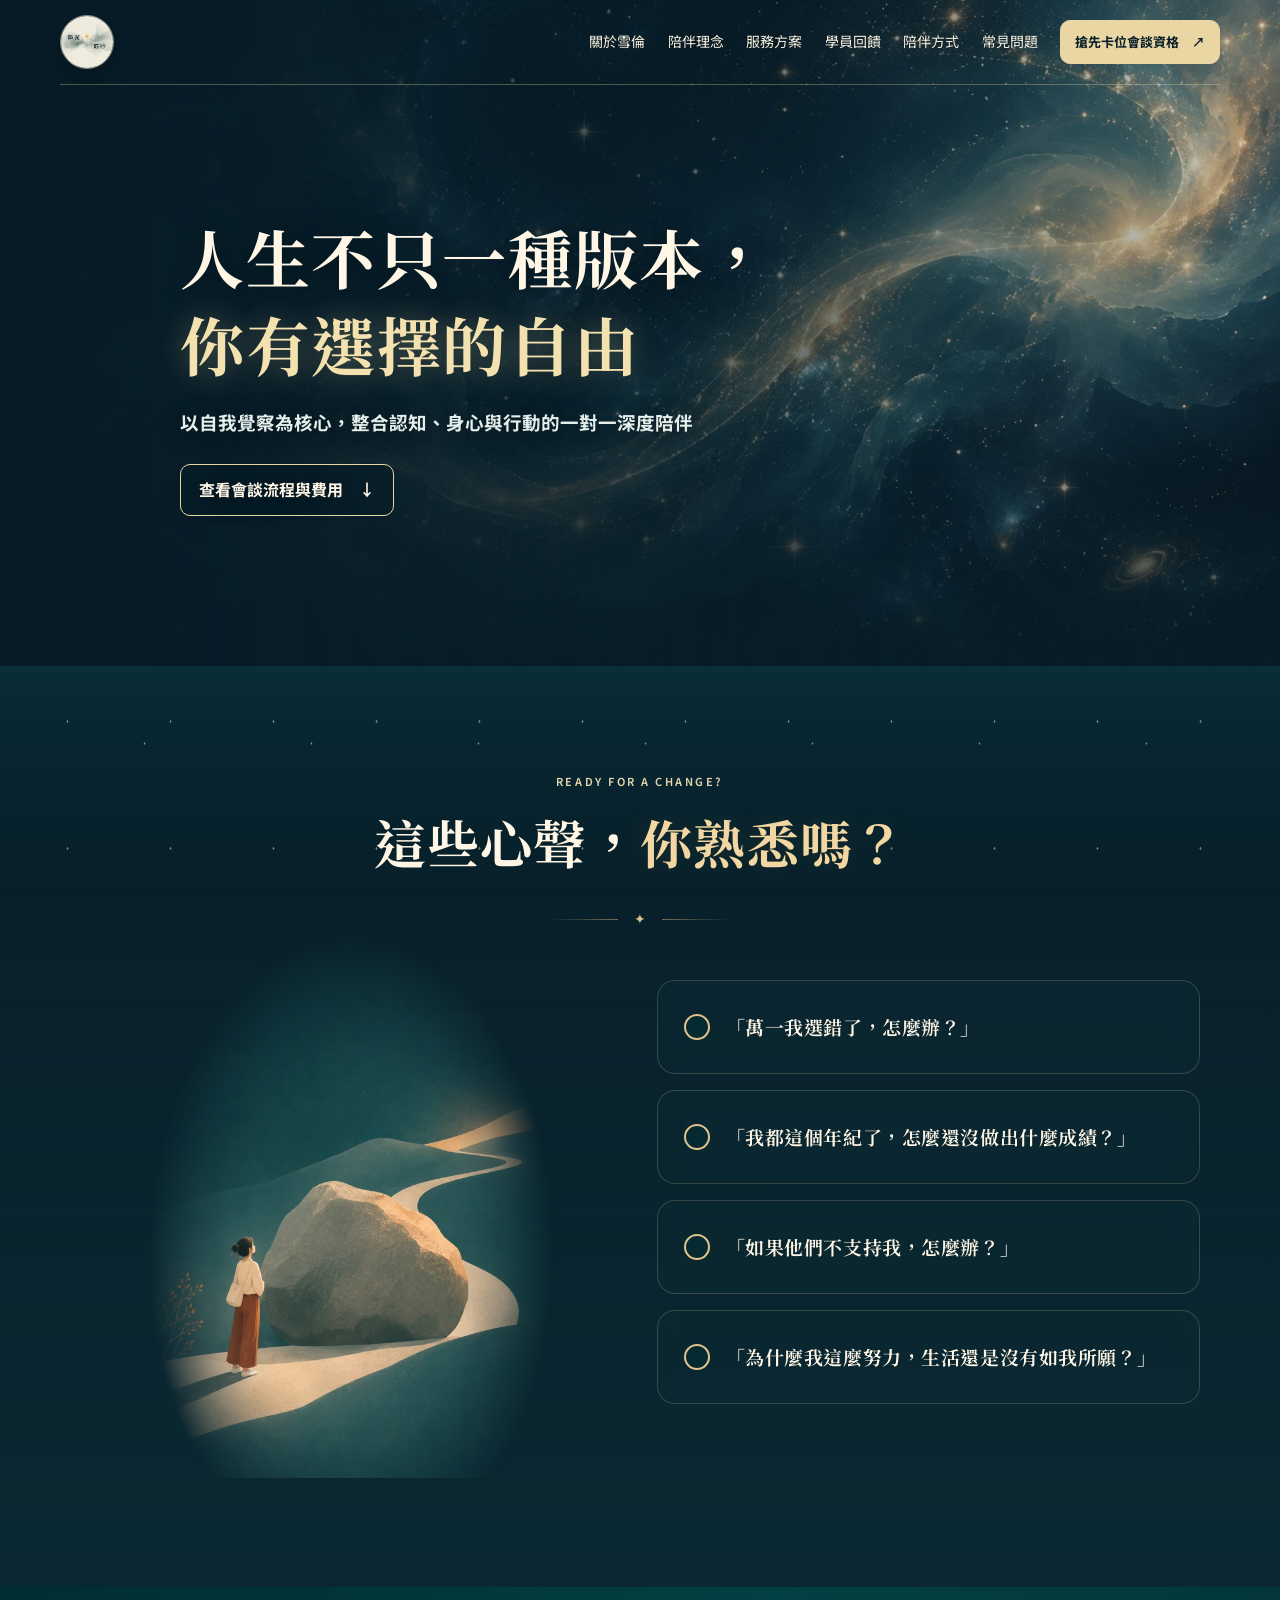
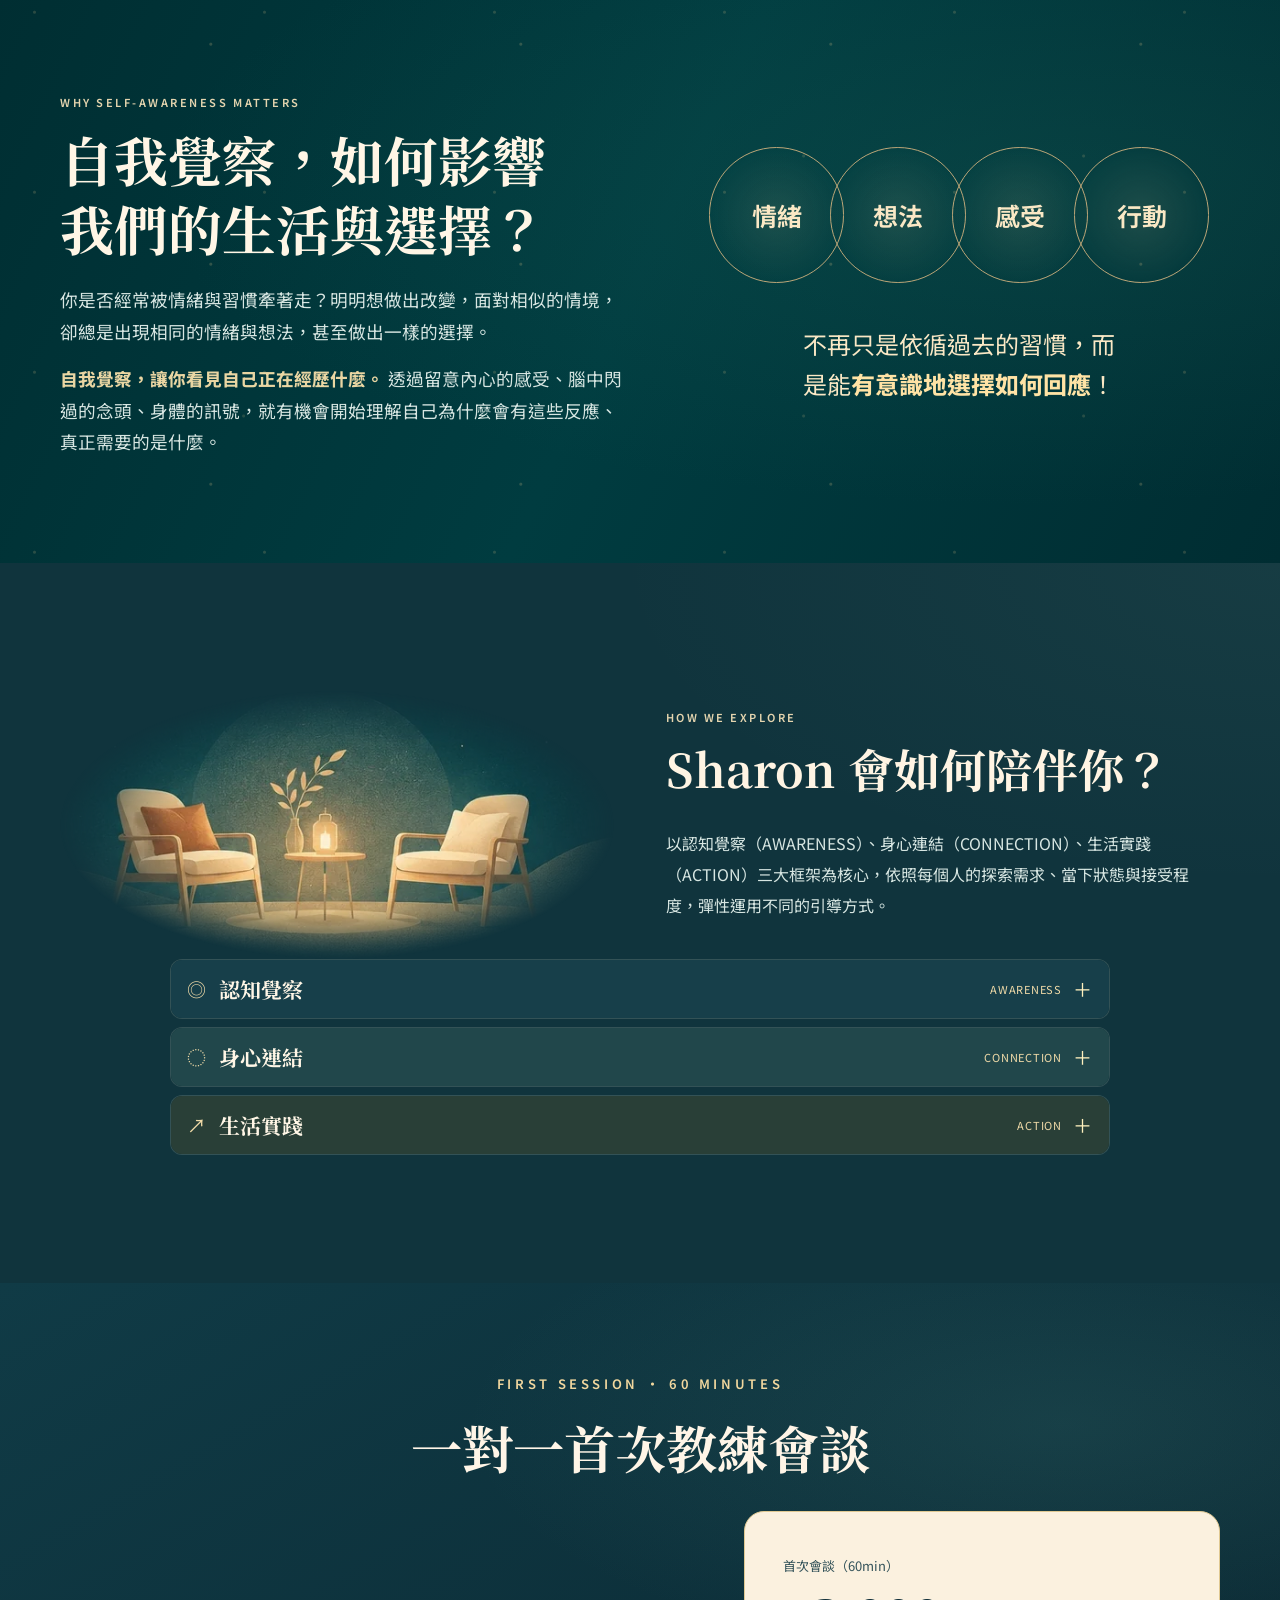
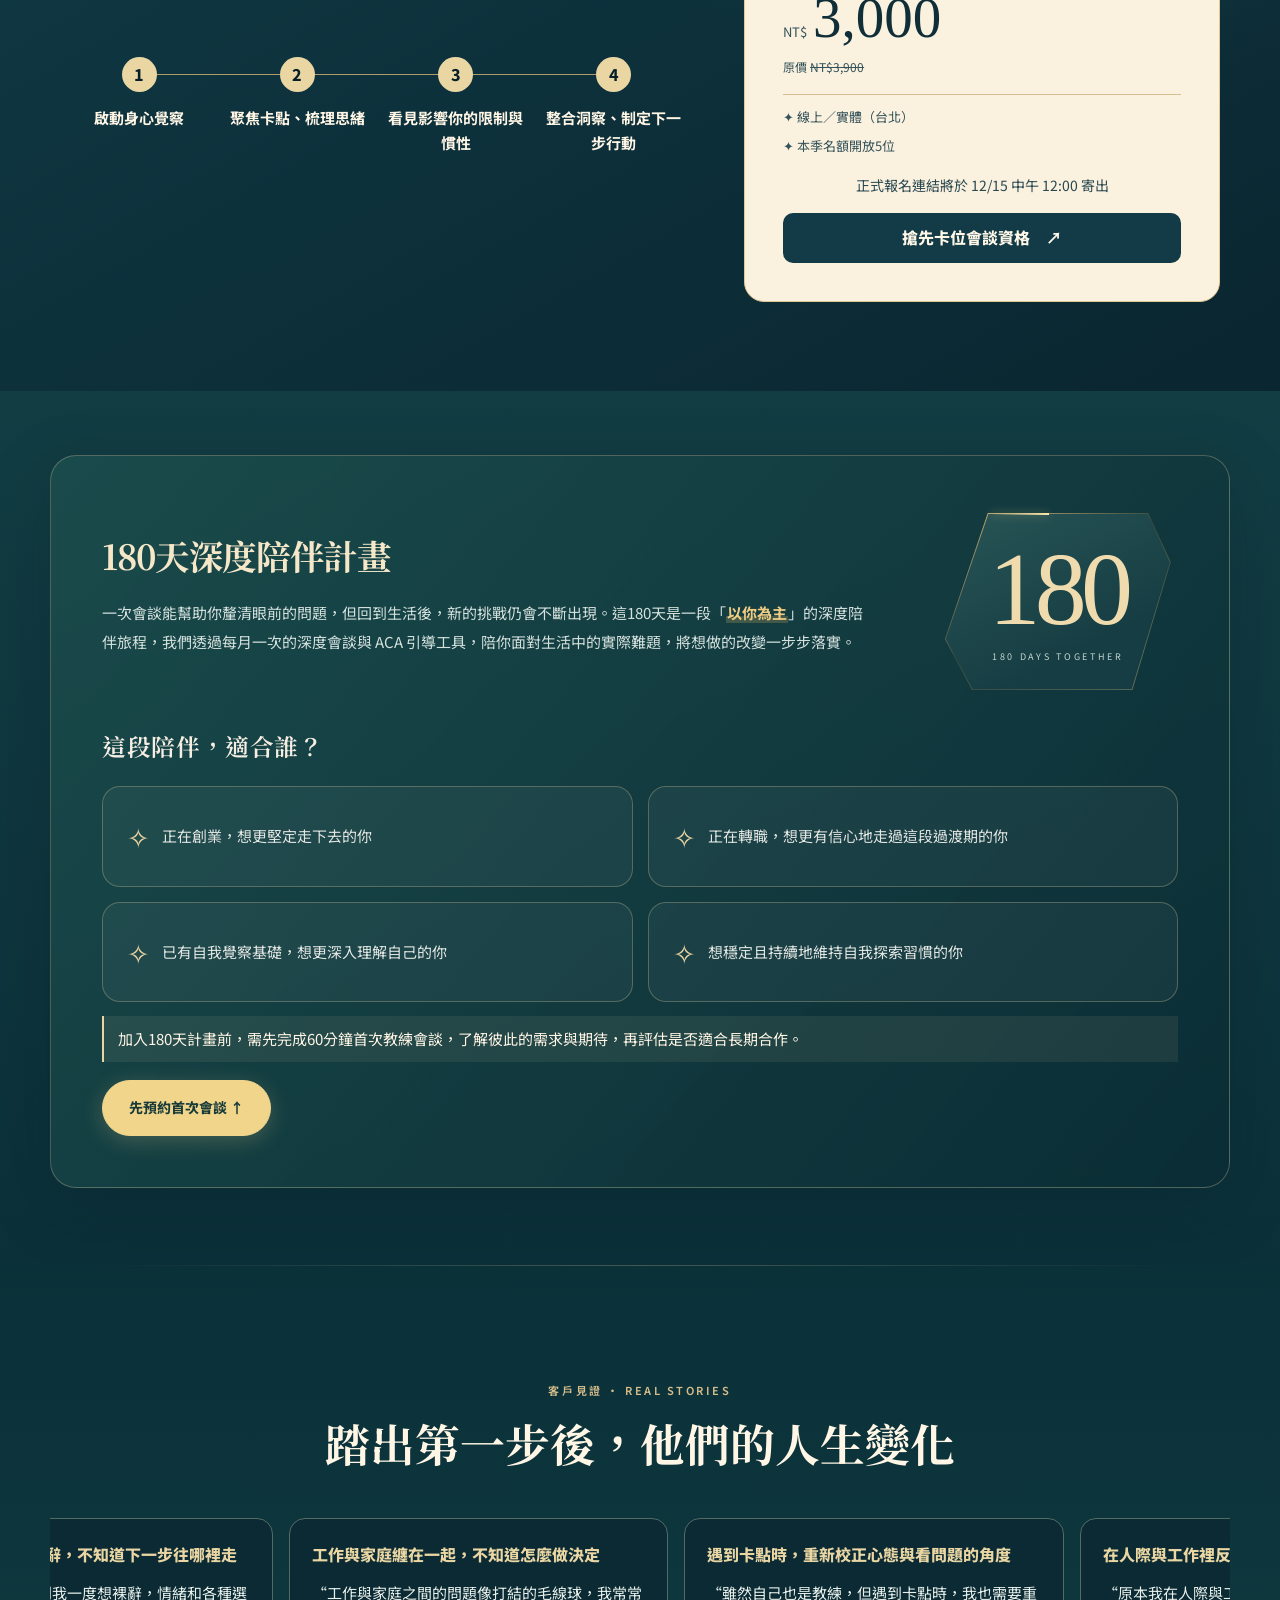
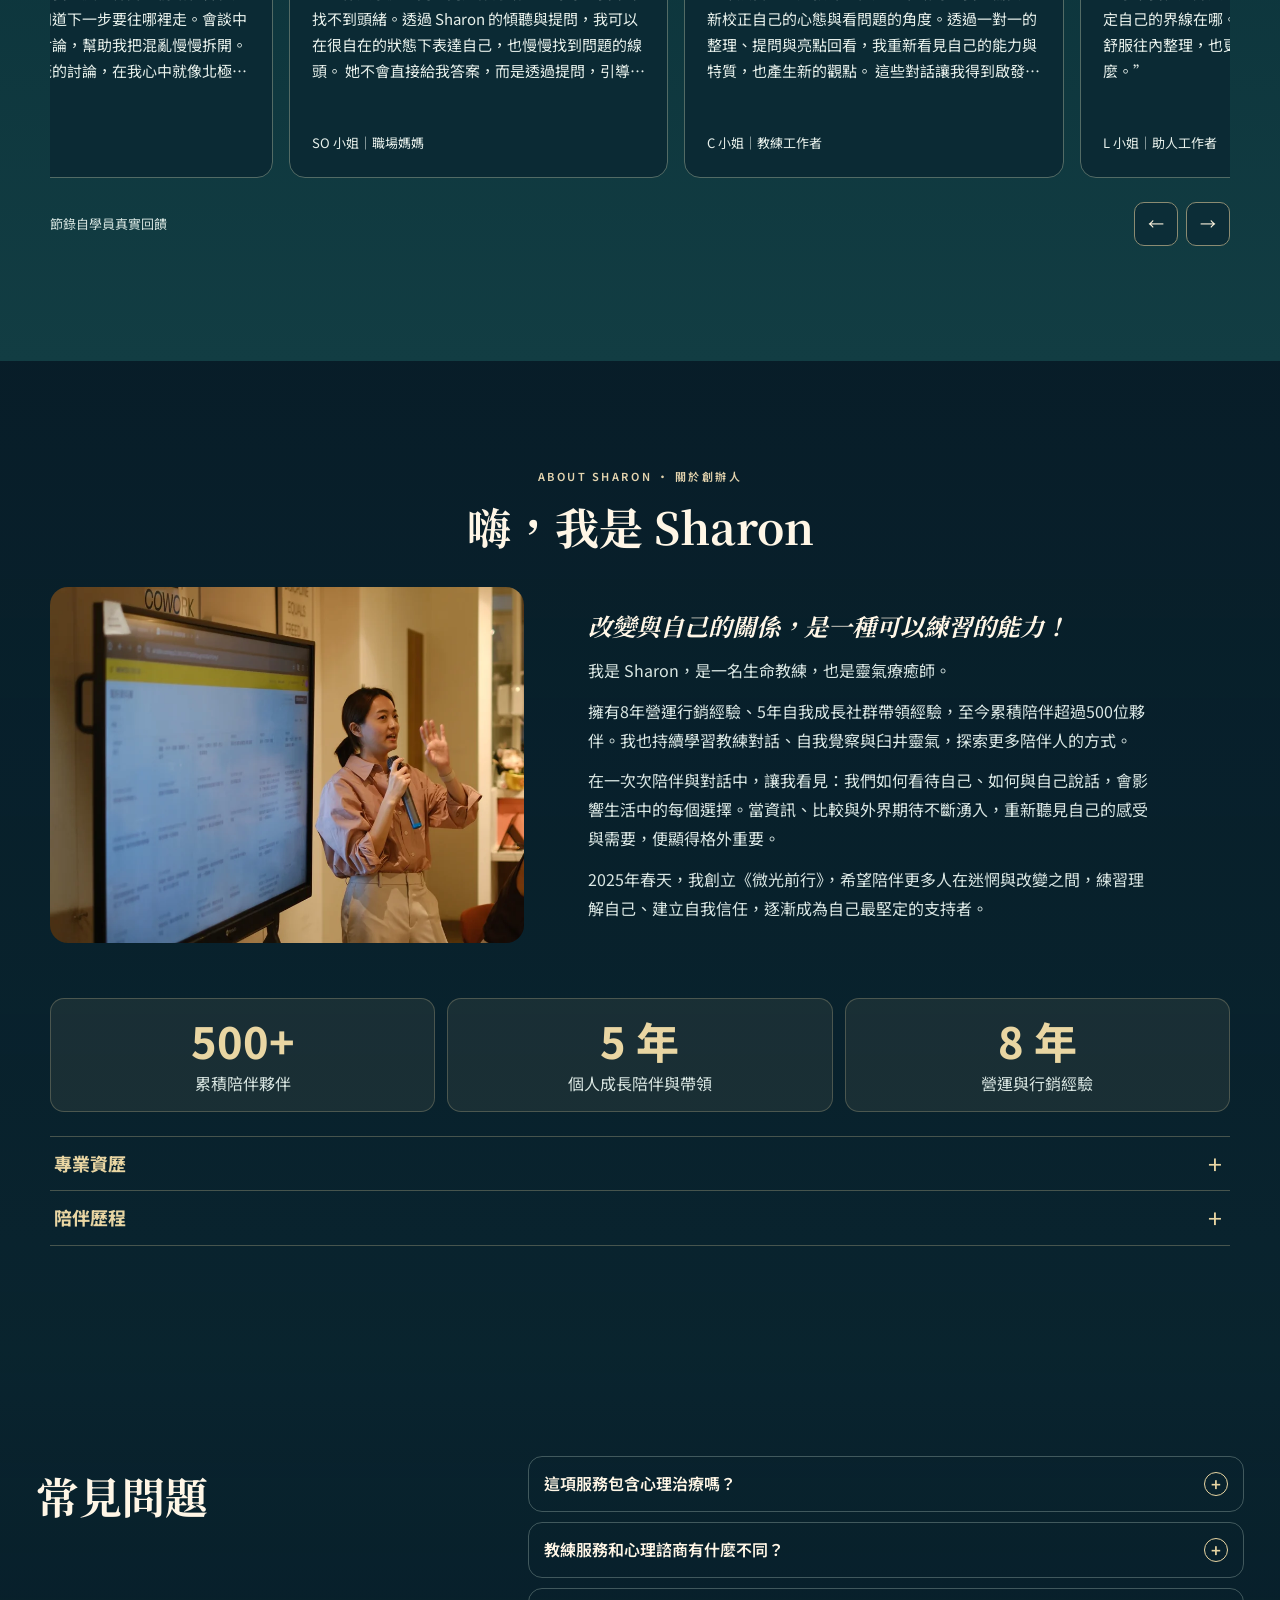
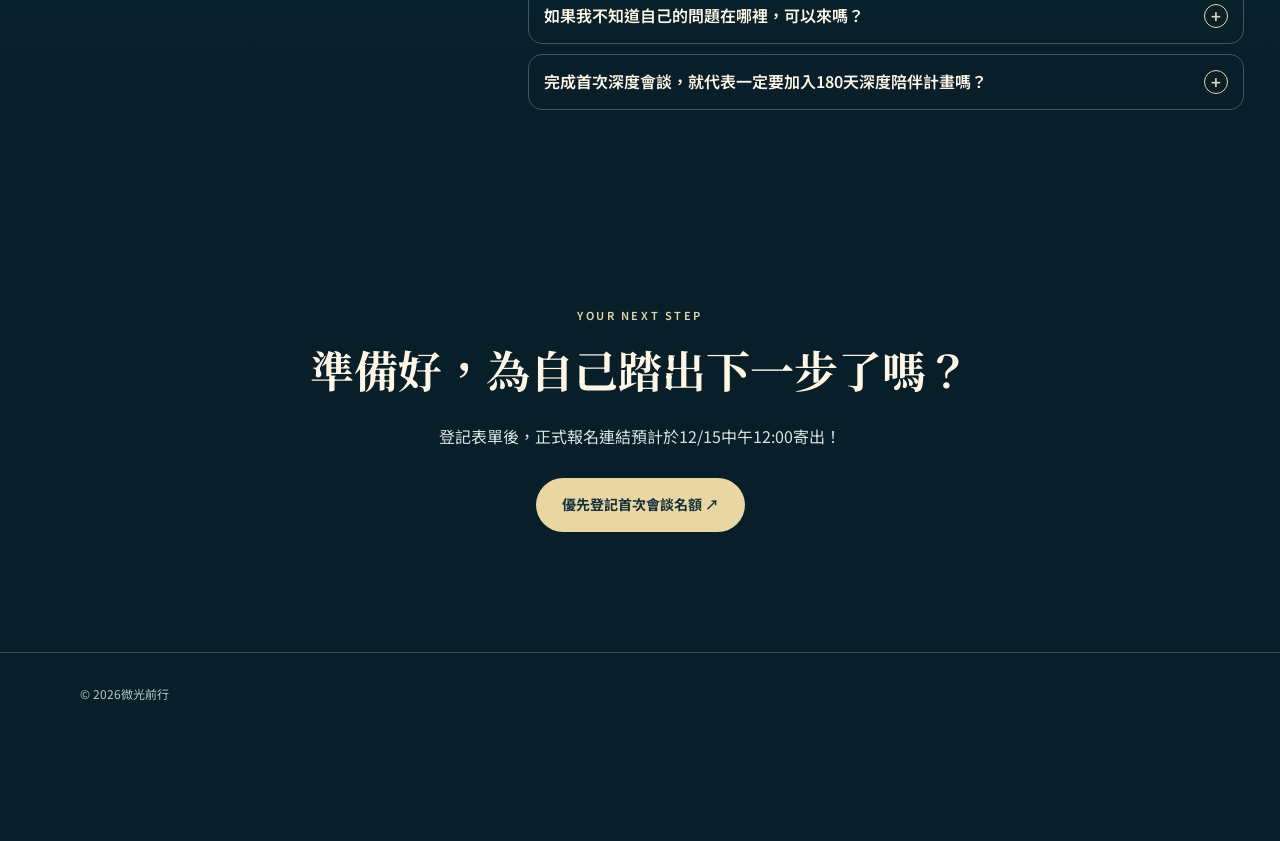
==== commit 45a3cf1a: "Update index.html" ====
--- a/index.html
+++ b/index.html
@@ -1329,7 +1329,7 @@
       <div class="eyebrow">WHY SELF-AWARENESS MATTERS</div>
       <h2 id="awareness-heading"><span>自我覺察，如何影響</span><span>我們的生活與選擇？</span></h2>
       <p>你是否經常被情緒與習慣牽著走？明明想做出改變，面對相似的情境，卻總是出現相同的情緒與想法，甚至做出一樣的選擇。</p>
-      <p class="awareness-body"><strong>自我覺察，讓你看見自己正在經歷什麼。</strong> 透過留意內心的感受、腦中閃過的念頭、身體的訊號，就有機會開始理解自己為什麼會有這些反應、真正需要的是什麼。讓你不再只是依循過去的習慣，而能<strong>有意識地選擇如何回應</strong>。</p>
+      <p class="awareness-body"><strong>自我覺察，讓你看見自己正在經歷什麼。</strong> 透過留意內心的感受、腦中閃過的念頭、身體的訊號，就有機會開始理解自己為什麼會有這些反應、真正需要的是什麼。</p>
     </div>
     <div class="awareness-visual">
       <ul class="awareness-rings" aria-label="自我覺察的四個面向" role="list">
@@ -1342,7 +1342,7 @@
     </div>
   </div>
 </section><section class="section integrated-methods" id="methods" tabindex="-1"><div class="wrap"><div class="integrated-split"><div class="integrated-image"><img alt="兩張米色扶手椅與溫暖燈光，象徵一對一陪伴" loading="lazy" src="images/two-chairs-conversation-v6.webp" width="605" height="292" decoding="async"></div><div class="integrated-copy"><div class="eyebrow">HOW WE EXPLORE</div><h2>Sharon 會如何陪伴你？</h2><p>以認知覺察（AWARENESS）、身心連結（CONNECTION）、生活實踐（ACTION）三大框架為核心，依照每個人的探索需求、當下狀態與接受程度，彈性運用不同的引導方式。</p></div></div><div class="approach-grid"><details class="approach-card approach-expand" name="approach-exclusive"><summary><span class="approach-symbol">◎</span><span class="approach-index">AWARENESS</span><h3>認知覺察</h3><span aria-hidden="true" class="approach-plus">＋</span></summary><div class="approach-detail"><div class="approach-method method-mini-card"><h4>教練對話</h4><p>不同於一般的聊天或給予建議，而是透過有脈絡的專業提問、深度傾聽與開放式探索，陪你釐清正在經歷的議題、啟發不同角度的思考，找出當前困擾的核心。</p></div><div class="approach-method method-mini-card"><h4>引導式書寫</h4><p>依照探索主題設計書寫模板，讓你透過寫字展開更深入的自我對話。例如：事實與觀點表格、情緒日記、事件回溯表等。</p></div></div></details><details class="approach-card approach-expand" name="approach-exclusive"><summary><span class="approach-symbol">◌</span><span class="approach-index">CONNECTION</span><h3>身心連結</h3><span aria-hidden="true" class="approach-plus">＋</span></summary><div class="approach-detail"><div class="approach-method method-mini-card"><h4>呼吸與身體掃描</h4><p>透過呼吸練習與循序漸進的身體掃描，將注意力帶回當下，觀察身體不同部位的緊繃、放鬆與細微變化，練習辨認身體感受與情緒之間的連結。</p></div><div class="approach-method method-mini-card reiki-method"><div class="reiki-heading"><h4>脈輪掃描與臼井靈氣</h4><a class="reiki-review-link" href="https://www.instagram.com/stories/highlights/18065759459770447/" rel="noopener noreferrer" target="_blank">客戶回饋 ↗</a></div><div class="reiki-body"><p>臼井靈氣（Usui Reiki）是一種源自日本的能量療癒方式，建立在萬物皆有能量與振動的理念之上。透過雙手輕觸或懸空的方式，協助身心放鬆、感受內在的平衡與和諧，並結合脈輪掃描，作為探索內在狀態與人生課題的輔助工具。</p><ul class="reiki-notes" role="list"><li><span aria-hidden="true">✦</span><span>Sharon 會視個人意願與當下狀態，彈性安排，引導你放慢步調，重新感受身體、情緒與內在的聲音。</span></li><li><span aria-hidden="true">✦</span><span>靈氣體驗不涉及宗教信仰，無需具備任何特定信仰即可參與。</span></li><li><span aria-hidden="true">✦</span><span>參與180天深度陪伴計畫者，可免費體驗一次完整的靈氣療癒。</span></li></ul></div></div></div></details><details class="approach-card approach-expand" name="approach-exclusive"><summary><span class="approach-symbol">↗</span><span class="approach-index">ACTION</span><h3>生活實踐</h3><span aria-hidden="true" class="approach-plus">＋</span></summary><div class="approach-detail"><div class="approach-method method-mini-card"><h4>具體目標與行動規劃</h4><p>一起整理最想優先改變的事情，將方向拆解成清楚、可執行的下一步。</p></div><div class="approach-method method-mini-card"><h4>生活實踐與回顧</h4><p>把行動帶回日常生活，觀察實際嘗試後的感受與結果，再依照自己的節奏調整。</p></div></div></details></div></div></section>
-<section class="section" id="services" tabindex="-1"><div class="wrap"><div class="eyebrow">FIRST SESSION · 60 MINUTES</div><h2>一對一首次教練會談</h2><div class="preview-service-layout"><ol class="preview-steps" aria-label="首次會談流程" role="list"><li><span class="preview-step-number" aria-hidden="true">1</span><strong>啟動身心覺察</strong></li><li><span class="preview-step-number" aria-hidden="true">2</span><strong>聚焦卡點、梳理思緒</strong></li><li><span class="preview-step-number" aria-hidden="true">3</span><strong>看見影響你的限制與慣性</strong></li><li><span class="preview-step-number" aria-hidden="true">4</span><strong>整合洞察、制定下一步行動</strong></li></ol><div class="preview-decision"><div class="session-reserve-price"><span class="session-reserve-label">首次會談（60min）</span><div><small>NT$</small><strong>3,000</strong><span class="session-old">原價 <s>NT$3,900</s></span></div></div><div class="session-reserve-details"><span>✦ 線上／實體（台北）</span><span>✦ 本季名額開放5位</span></div><p class="preview-session-note"><span class="booking-note-desktop">正式報名連結將於 <span class="preview-session-date">12/15 中午 12:00</span> 寄出</span><span class="booking-note-mobile">正式報名連結預計於 <span class="preview-session-date">12/15 中午 12:00</span> 寄出！</span></p><a class="preview-decision-cta" href="https://tally.so/r/RGNLkJ" rel="noopener noreferrer" target="_blank">搶先卡位會談資格　↗</a></div></div></div></section><section class="section longterm-section" id="longterm"><div class="wrap"><article class="longterm-card longterm-v85"><div class="longterm-top longterm-layout-v85"><div class="longterm-copy"><div class="longterm-emblem" aria-hidden="true"><span class="longterm-facets"><span class="longterm-facet-light"></span></span><span class="longterm-emblem-number">180</span><span class="longterm-emblem-caption">180 DAYS TOGETHER</span></div><div class="longterm-introduction"><h2>180天深度陪伴計畫</h2><p class="longterm-intro">一次會談能幫助你釐清眼前的問題，但回到生活後，新的挑戰仍會不斷出現。這180天是一段「<span class="longterm-gold-highlight">以你為主</span>」的深度陪伴旅程，我們透過每月一次的深度會談與 ACA 引導工具，陪你面對生活中的實際難題，將想做的改變一步步落實。</p></div><div class="lt-detail lt-fit"><h3 class="lt-section-heading">這段陪伴，適合誰？</h3><div class="longterm-benefits new-benefits lt-merged-benefits"><div class="longterm-benefit"><span>✧</span><p>正在創業，想更堅定走下去的你</p></div><div class="longterm-benefit"><span>✧</span><p>正在轉職，想更有信心地走過這段過渡期的你</p></div><div class="longterm-benefit"><span>✧</span><p>已有自我覺察的基礎，想更深入理解自己</p></div><div class="longterm-benefit"><span>✧</span><p>明明很了解自己，卻還是反覆卡在相同的問題裡</p></div></div></div><p class="preview-prereq">加入180天計畫前，需先完成60分鐘首次教練會談，了解彼此的需求與期待，再評估是否適合長期合作。</p><a class="btn btn-outline btn-longterm-cta" href="#services">先預約首次會談 ↑</a></div></div></article></div></section><section class="section" id="reviews" tabindex="-1"><div class="wrap"><div class="reviews-heading-v84"><div class="testimonial-title"><div class="eyebrow">客戶見證 · REAL STORIES</div><h2>踏出第一步後，他們的人生變化</h2></div></div><div class="story-strip" id="story-strip" aria-label="學員回饋"><div class="story-row"><button type="button" class="story-preview" aria-haspopup="dialog" aria-label="轉職路上的迷惘與自我懷疑"><span class="story-title">轉職路上的迷惘與自我懷疑</span><span class="story-excerpt">“透過會談中的傾聽、反思提問與自我檢視，我重新整理自己的想法與經驗，也慢慢看清楚自己真正重視的方向。 最有幫助的是，讓我了解到自己在這條道路上並不孤單，也更清晰自己的輪廓。”</span><span class="story-byline">S 小姐｜科技業轉職</span></button><button type="button" class="story-preview" aria-haspopup="dialog" aria-label="在公司不開心，也反覆糾結要不要離職"><span class="story-title">在公司不開心，也反覆糾結要不要離職</span><span class="story-excerpt">“當時我在公司過得很不開心，也看不見自己的價值，一直在「要不要離職」之間來回拉扯。透過教練會談，我開始找到看見與肯定自己的方式，也重新整理自己在職場中的選擇。 幾個月後，我順利通過試用期，也和同事相處得更自在。原來除了離職之外，職場生活還有很多不同的選擇。”</span><span class="story-byline">N 小姐｜社會新鮮人・工程師</span></button><button type="button" class="story-preview" aria-haspopup="dialog" aria-label="工作壓力大到想裸辭，不知道下一步往哪裡走"><span class="story-title">工作壓力大到想裸辭，不知道下一步往哪裡走</span><span class="story-excerpt">“當時工作壓力大到我一度想裸辭，情緒和各種選擇混在一起，很難知道下一步要往哪裡走。會談中關於排序與標籤的討論，幫助我把混亂慢慢拆開。 那些關於排序跟標籤的討論，在我心中就像北極星一樣，為我指出一個方向。”</span><span class="story-byline">M 小姐｜外商科技業</span></button><button type="button" class="story-preview" aria-haspopup="dialog" aria-label="工作與家庭纏在一起，不知道怎麼做決定"><span class="story-title">工作與家庭纏在一起，不知道怎麼做決定</span><span class="story-excerpt">“工作與家庭之間的問題像打結的毛線球，我常常找不到頭緒。透過 Sharon 的傾聽與提問，我可以在很自在的狀態下表達自己，也慢慢找到問題的線頭。 她不會直接給我答案，而是透過提問，引導我找到最適合自己的決定。”</span><span class="story-byline">SO 小姐｜職場媽媽</span></button><button type="button" class="story-preview" aria-haspopup="dialog" aria-label="遇到卡點時，重新校正心態與看問題的角度"><span class="story-title">遇到卡點時，重新校正心態與看問題的角度</span><span class="story-excerpt">“雖然自己也是教練，但遇到卡點時，我也需要重新校正自己的心態與看問題的角度。透過一對一的整理、提問與亮點回看，我重新看見自己的能力與特質，也產生新的觀點。 這些對話讓我得到啟發、打破心魔，也讓我更有信心繼續在教練領域深耕。”</span><span class="story-byline">C 小姐｜教練工作者</span></button><button type="button" class="story-preview" aria-haspopup="dialog" aria-label="在人際與工作裡反覆內耗，不確定自己的界線"><span class="story-title">在人際與工作裡反覆內耗，不確定自己的界線</span><span class="story-excerpt">“原本我在人際與工作裡常常感到內耗，也不太確定自己的界線在哪。透過對談，我開始把外在的不舒服往內整理，也更知道自己真正需要守住的是什麼。”</span><span class="story-byline">L 小姐｜助人工作者</span></button></div></div><div class="story-toolbar" hidden="hidden"><p class="story-source">節錄自學員真實回饋</p><div class="story-actions"><button type="button" class="story-prev" aria-label="上一則見證" aria-controls="story-strip">←</button><button type="button" class="story-next" aria-label="下一則見證" aria-controls="story-strip">→</button></div></div></div></section><section class="section" id="about" tabindex="-1" aria-labelledby="founder-heading">
+<section class="section" id="services" tabindex="-1"><div class="wrap"><div class="eyebrow">FIRST SESSION · 60 MINUTES</div><h2>一對一首次教練會談</h2><div class="preview-service-layout"><ol class="preview-steps" aria-label="首次會談流程" role="list"><li><span class="preview-step-number" aria-hidden="true">1</span><strong>啟動身心覺察</strong></li><li><span class="preview-step-number" aria-hidden="true">2</span><strong>聚焦卡點、梳理思緒</strong></li><li><span class="preview-step-number" aria-hidden="true">3</span><strong>看見影響你的限制與慣性</strong></li><li><span class="preview-step-number" aria-hidden="true">4</span><strong>整合洞察、制定下一步行動</strong></li></ol><div class="preview-decision"><div class="session-reserve-price"><span class="session-reserve-label">首次會談（60min）</span><div><small>NT$</small><strong>3,000</strong><span class="session-old">原價 <s>NT$3,900</s></span></div></div><div class="session-reserve-details"><span>✦ 線上／實體（台北）</span><span>✦ 本季名額開放5位</span></div><p class="preview-session-note"><span class="booking-note-desktop">正式報名連結將於 <span class="preview-session-date">12/15 中午 12:00</span> 寄出</span><span class="booking-note-mobile">正式報名連結預計於 <span class="preview-session-date">12/15 中午 12:00</span> 寄出！</span></p><a class="preview-decision-cta" href="https://tally.so/r/RGNLkJ" rel="noopener noreferrer" target="_blank">搶先卡位會談資格　↗</a></div></div></div></section><section class="section longterm-section" id="longterm"><div class="wrap"><article class="longterm-card longterm-v85"><div class="longterm-top longterm-layout-v85"><div class="longterm-copy"><div class="longterm-emblem" aria-hidden="true"><span class="longterm-facets"><span class="longterm-facet-light"></span></span><span class="longterm-emblem-number">180</span><span class="longterm-emblem-caption">180 DAYS TOGETHER</span></div><div class="longterm-introduction"><h2>180天深度陪伴計畫</h2><p class="longterm-intro">一次會談能幫助你釐清眼前的問題，但回到生活後，新的挑戰仍會不斷出現。這180天是一段「<span class="longterm-gold-highlight">以你為主</span>」的深度陪伴旅程，我們透過每月一次的深度會談與 ACA 引導工具，陪你面對生活中的實際難題，將想做的改變一步步落實。</p></div><div class="lt-detail lt-fit"><h3 class="lt-section-heading">這段陪伴，適合誰？</h3><div class="longterm-benefits new-benefits lt-merged-benefits"><div class="longterm-benefit"><span>✧</span><p>正在創業，想更堅定走下去的你</p></div><div class="longterm-benefit"><span>✧</span><p>正在轉職，想更有信心地走過這段過渡期的你</p></div><div class="longterm-benefit"><span>✧</span><p>已有自我覺察基礎，想更深入理解自己的你</p></div><div class="longterm-benefit"><span>✧</span><p>想穩定且持續地維持自我探索習慣的你</p></div></div></div><p class="preview-prereq">加入180天計畫前，需先完成60分鐘首次教練會談，了解彼此的需求與期待，再評估是否適合長期合作。</p><a class="btn btn-outline btn-longterm-cta" href="#services">先預約首次會談 ↑</a></div></div></article></div></section><section class="section" id="reviews" tabindex="-1"><div class="wrap"><div class="reviews-heading-v84"><div class="testimonial-title"><div class="eyebrow">客戶見證 · REAL STORIES</div><h2>踏出第一步後，他們的人生變化</h2></div></div><div class="story-strip" id="story-strip" aria-label="學員回饋"><div class="story-row"><button type="button" class="story-preview" aria-haspopup="dialog" aria-label="轉職路上的迷惘與自我懷疑"><span class="story-title">轉職路上的迷惘與自我懷疑</span><span class="story-excerpt">“透過會談中的傾聽、反思提問與自我檢視，我重新整理自己的想法與經驗，也慢慢看清楚自己真正重視的方向。 最有幫助的是，讓我了解到自己在這條道路上並不孤單，也更清晰自己的輪廓。”</span><span class="story-byline">S 小姐｜科技業轉職</span></button><button type="button" class="story-preview" aria-haspopup="dialog" aria-label="在公司不開心，也反覆糾結要不要離職"><span class="story-title">在公司不開心，也反覆糾結要不要離職</span><span class="story-excerpt">“當時我在公司過得很不開心，也看不見自己的價值，一直在「要不要離職」之間來回拉扯。透過教練會談，我開始找到看見與肯定自己的方式，也重新整理自己在職場中的選擇。 幾個月後，我順利通過試用期，也和同事相處得更自在。原來除了離職之外，職場生活還有很多不同的選擇。”</span><span class="story-byline">N 小姐｜社會新鮮人・工程師</span></button><button type="button" class="story-preview" aria-haspopup="dialog" aria-label="工作壓力大到想裸辭，不知道下一步往哪裡走"><span class="story-title">工作壓力大到想裸辭，不知道下一步往哪裡走</span><span class="story-excerpt">“當時工作壓力大到我一度想裸辭，情緒和各種選擇混在一起，很難知道下一步要往哪裡走。會談中關於排序與標籤的討論，幫助我把混亂慢慢拆開。 那些關於排序跟標籤的討論，在我心中就像北極星一樣，為我指出一個方向。”</span><span class="story-byline">M 小姐｜外商科技業</span></button><button type="button" class="story-preview" aria-haspopup="dialog" aria-label="工作與家庭纏在一起，不知道怎麼做決定"><span class="story-title">工作與家庭纏在一起，不知道怎麼做決定</span><span class="story-excerpt">“工作與家庭之間的問題像打結的毛線球，我常常找不到頭緒。透過 Sharon 的傾聽與提問，我可以在很自在的狀態下表達自己，也慢慢找到問題的線頭。 她不會直接給我答案，而是透過提問，引導我找到最適合自己的決定。”</span><span class="story-byline">SO 小姐｜職場媽媽</span></button><button type="button" class="story-preview" aria-haspopup="dialog" aria-label="遇到卡點時，重新校正心態與看問題的角度"><span class="story-title">遇到卡點時，重新校正心態與看問題的角度</span><span class="story-excerpt">“雖然自己也是教練，但遇到卡點時，我也需要重新校正自己的心態與看問題的角度。透過一對一的整理、提問與亮點回看，我重新看見自己的能力與特質，也產生新的觀點。 這些對話讓我得到啟發、打破心魔，也讓我更有信心繼續在教練領域深耕。”</span><span class="story-byline">C 小姐｜教練工作者</span></button><button type="button" class="story-preview" aria-haspopup="dialog" aria-label="在人際與工作裡反覆內耗，不確定自己的界線"><span class="story-title">在人際與工作裡反覆內耗，不確定自己的界線</span><span class="story-excerpt">“原本我在人際與工作裡常常感到內耗，也不太確定自己的界線在哪。透過對談，我開始把外在的不舒服往內整理，也更知道自己真正需要守住的是什麼。”</span><span class="story-byline">L 小姐｜助人工作者</span></button></div></div><div class="story-toolbar" hidden="hidden"><p class="story-source">節錄自學員真實回饋</p><div class="story-actions"><button type="button" class="story-prev" aria-label="上一則見證" aria-controls="story-strip">←</button><button type="button" class="story-next" aria-label="下一則見證" aria-controls="story-strip">→</button></div></div></div></section><section class="section" id="about" tabindex="-1" aria-labelledby="founder-heading">
   <div class="wrap founder-layout">
     <header class="founder-heading">
       <div class="eyebrow">ABOUT SHARON · 關於創辦人</div>
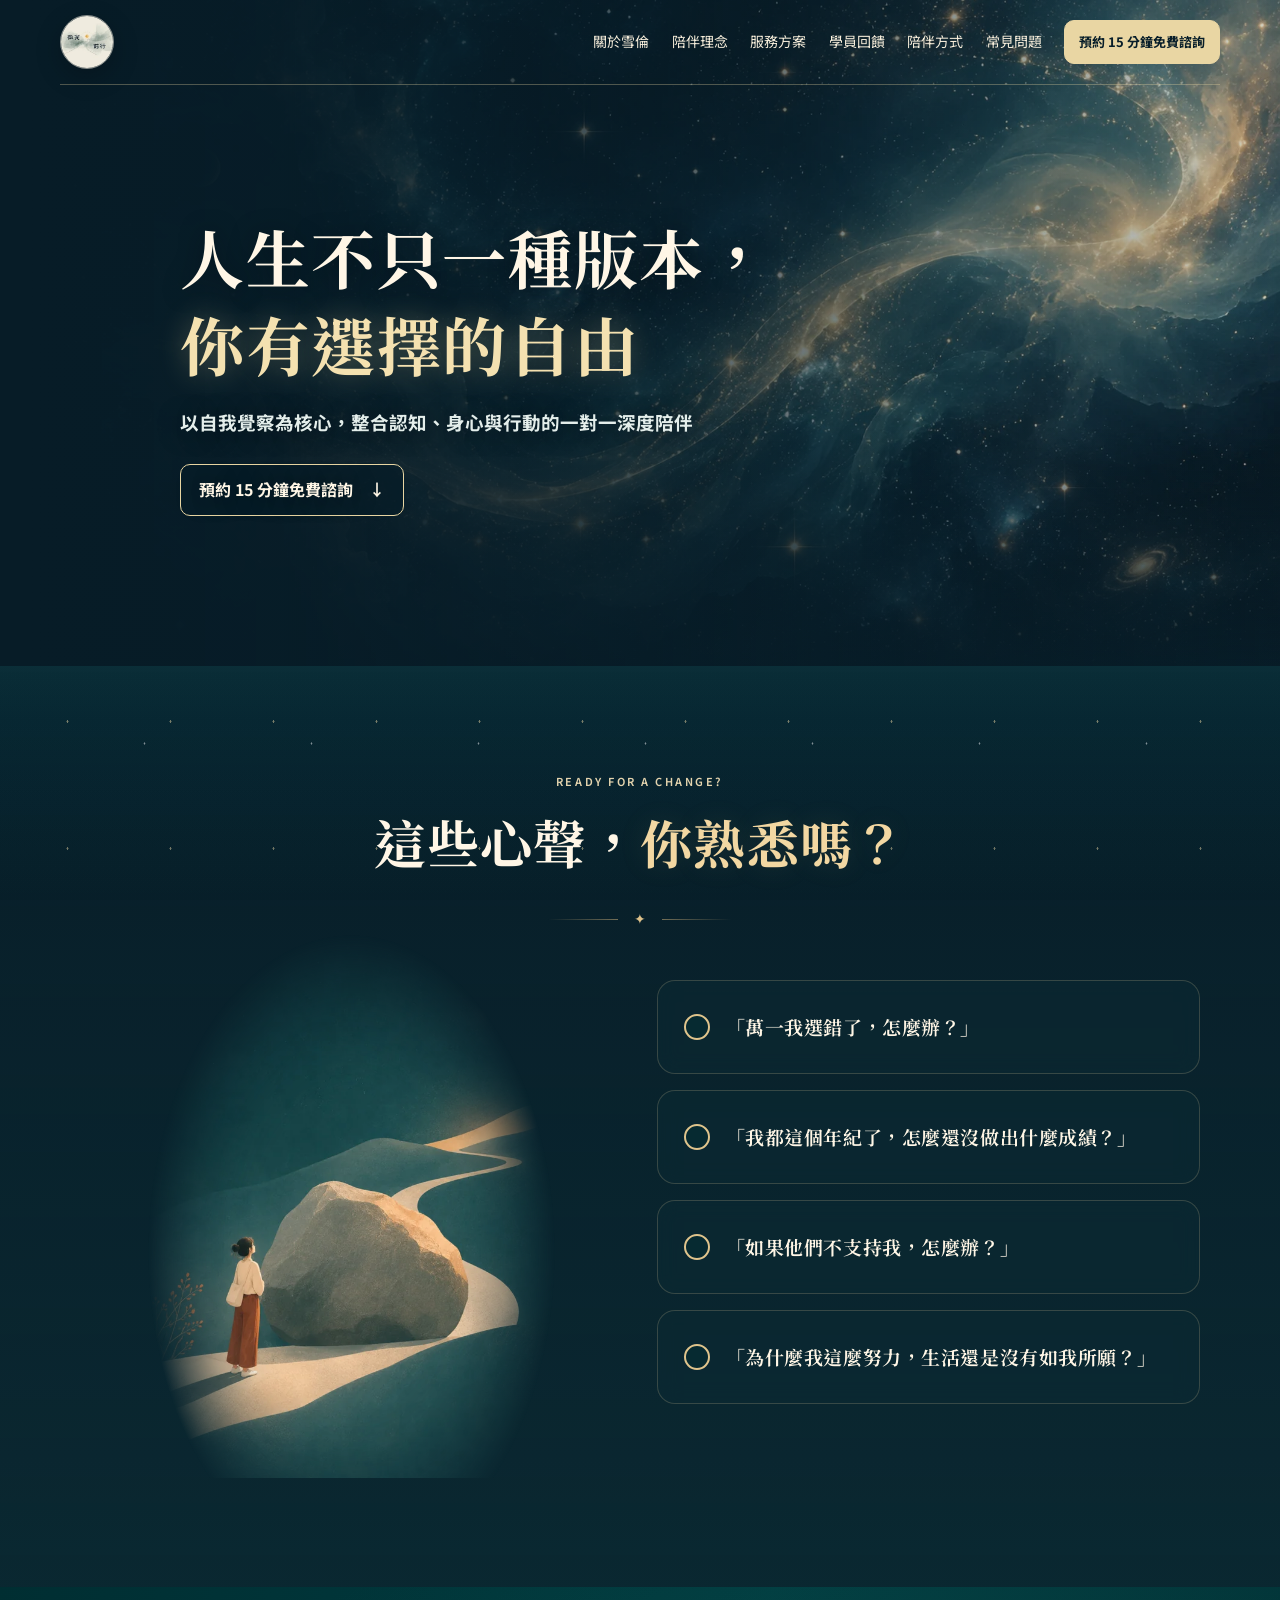
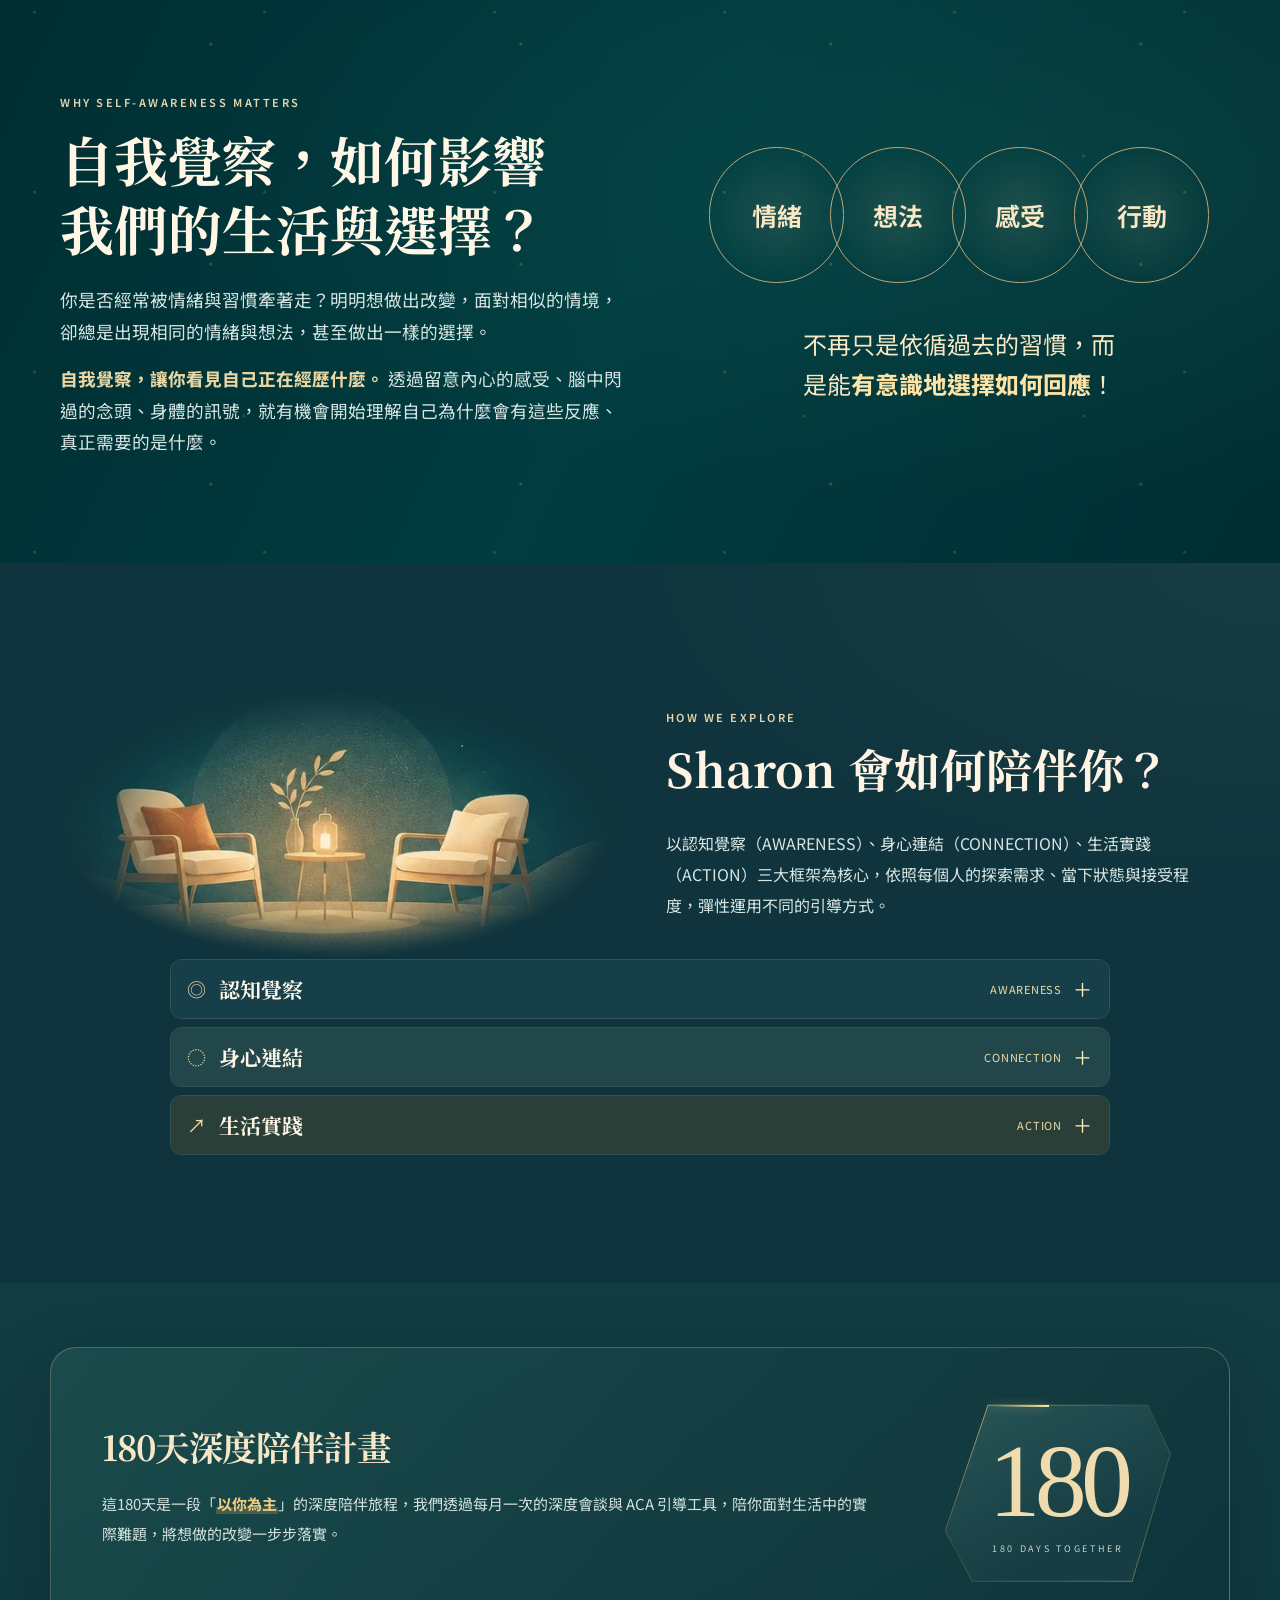
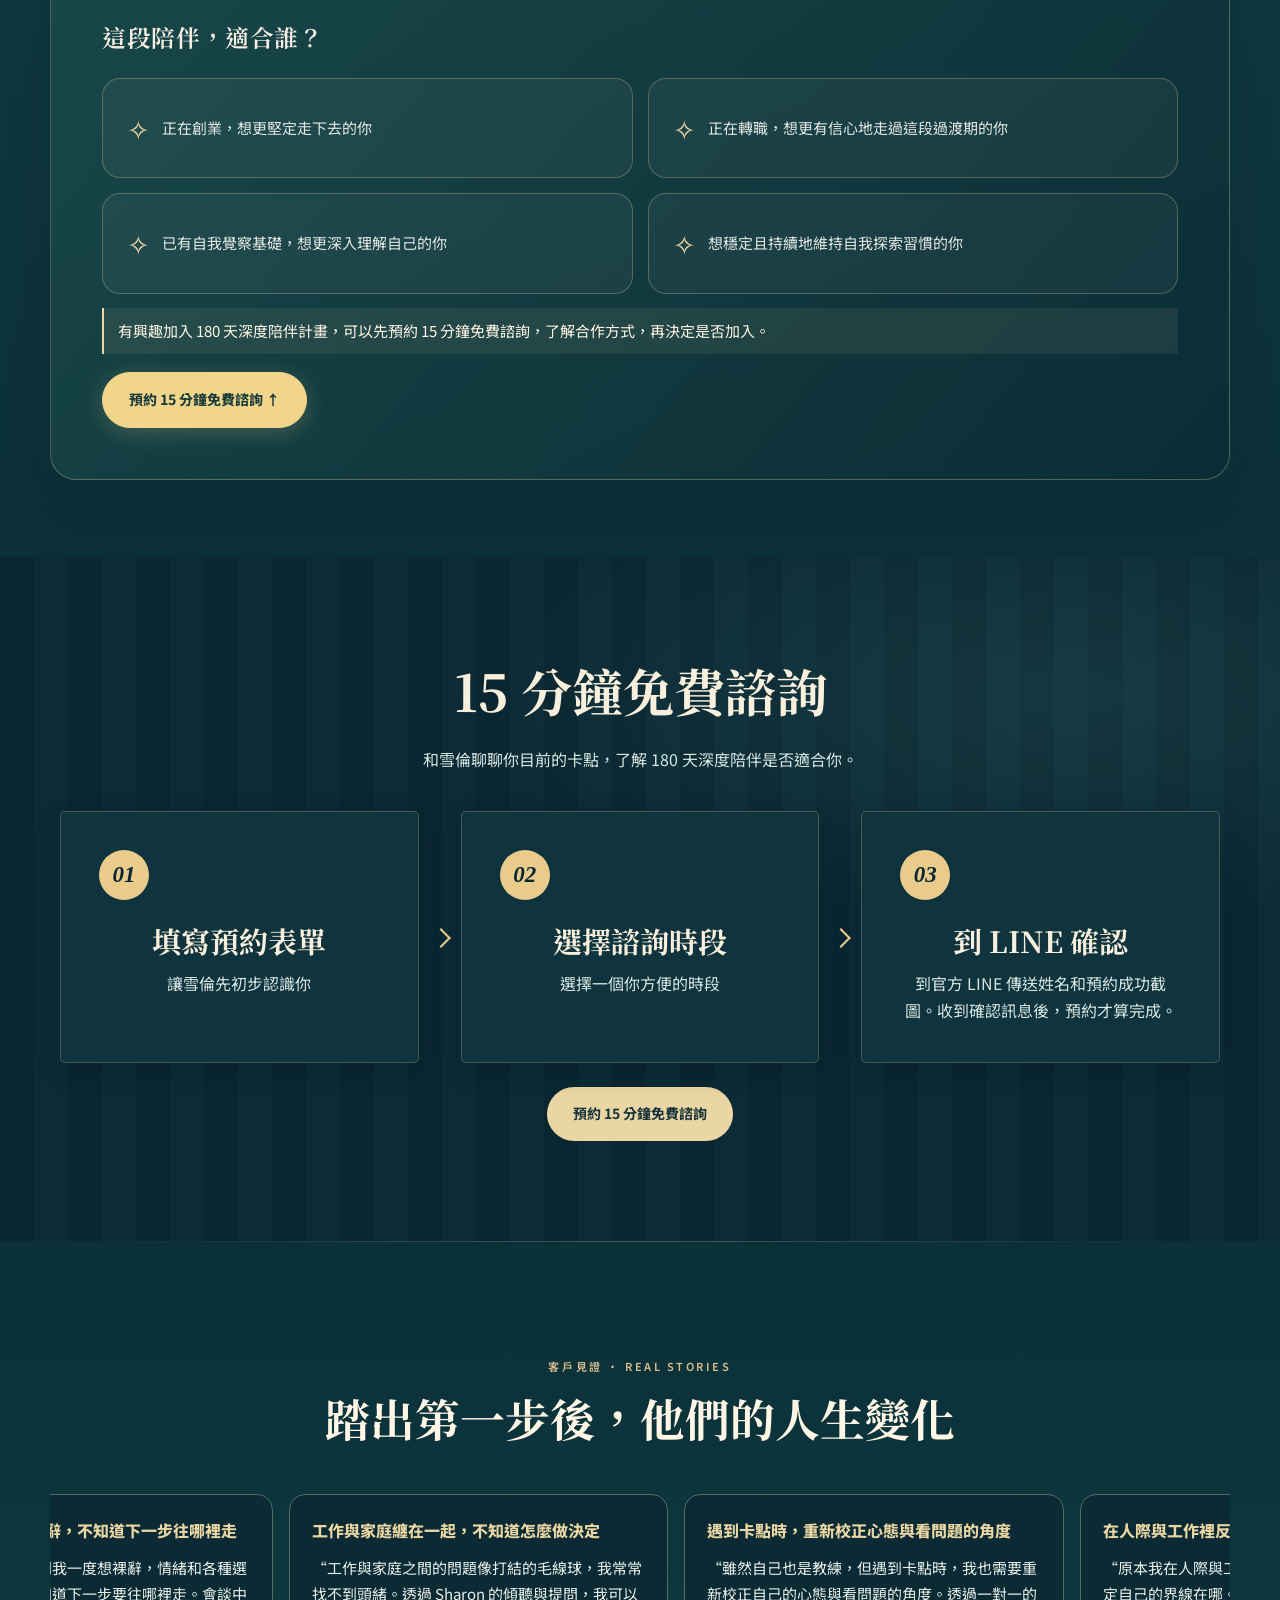
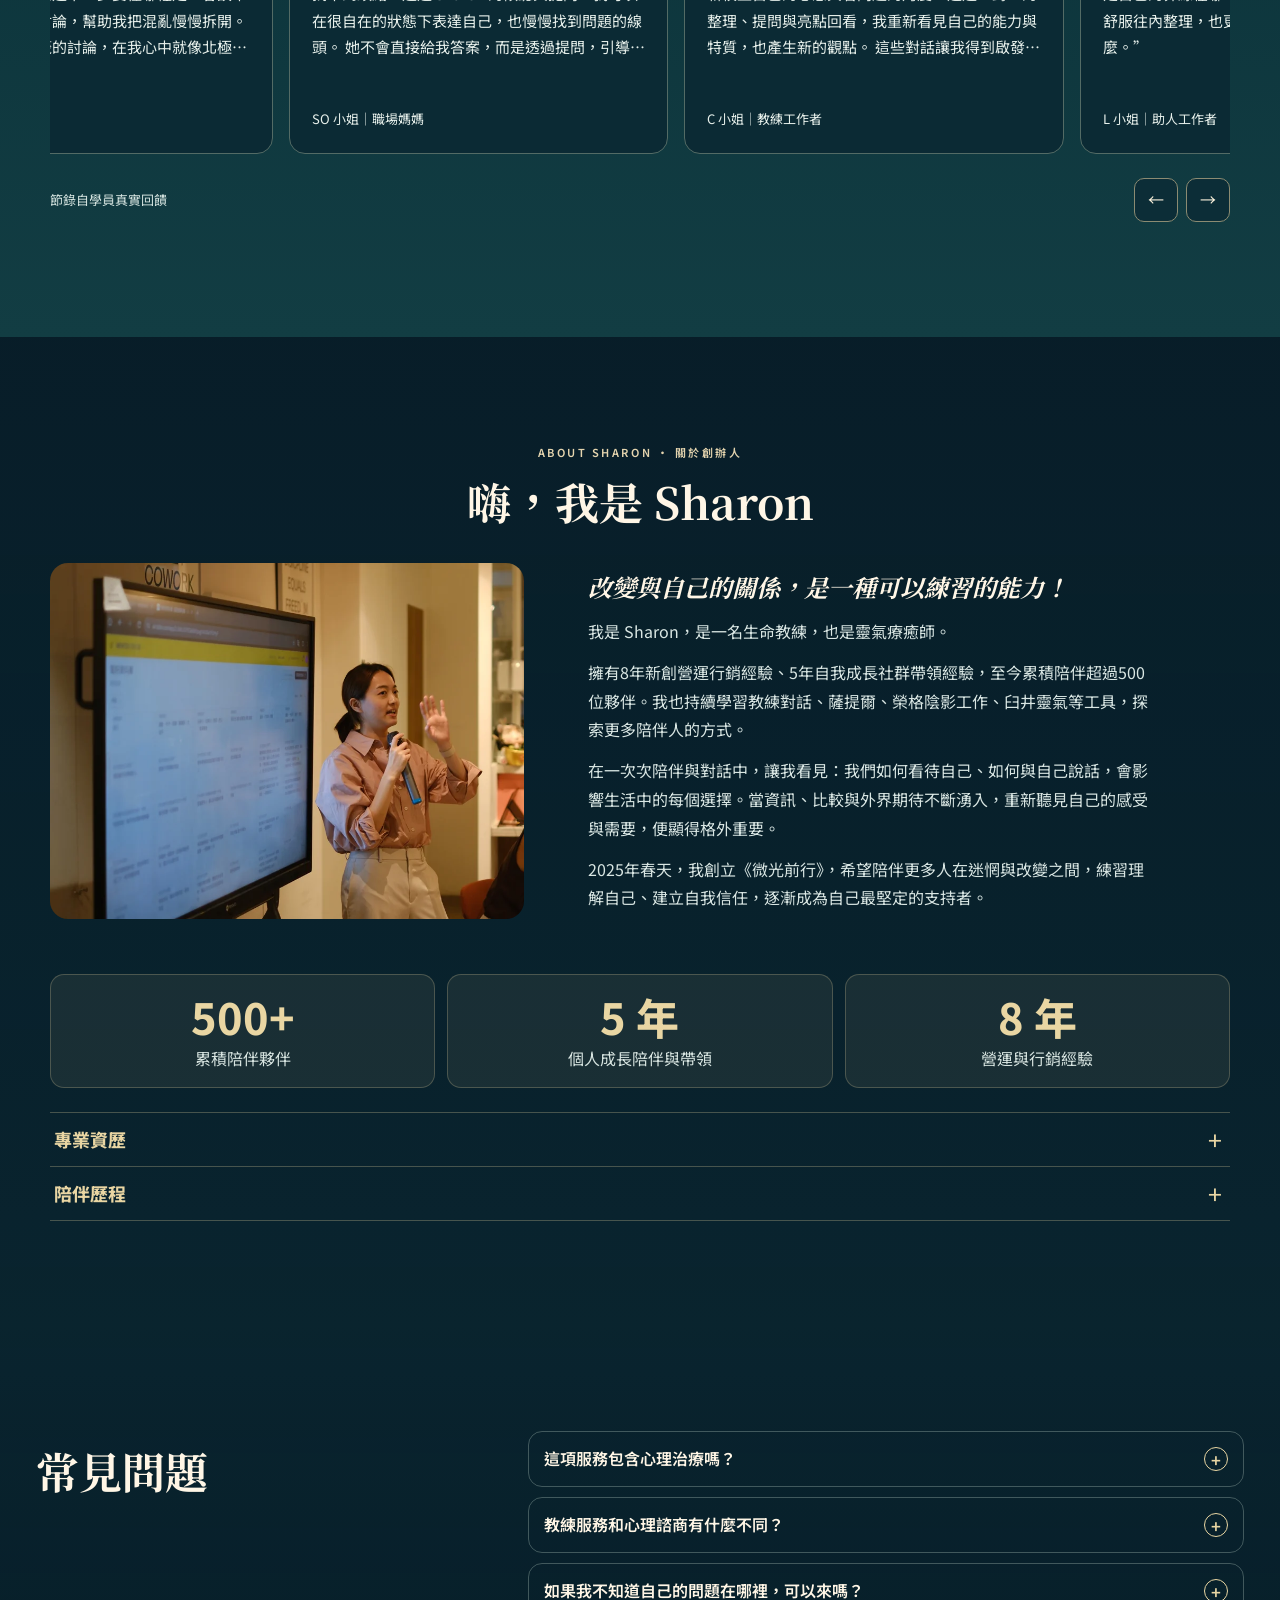
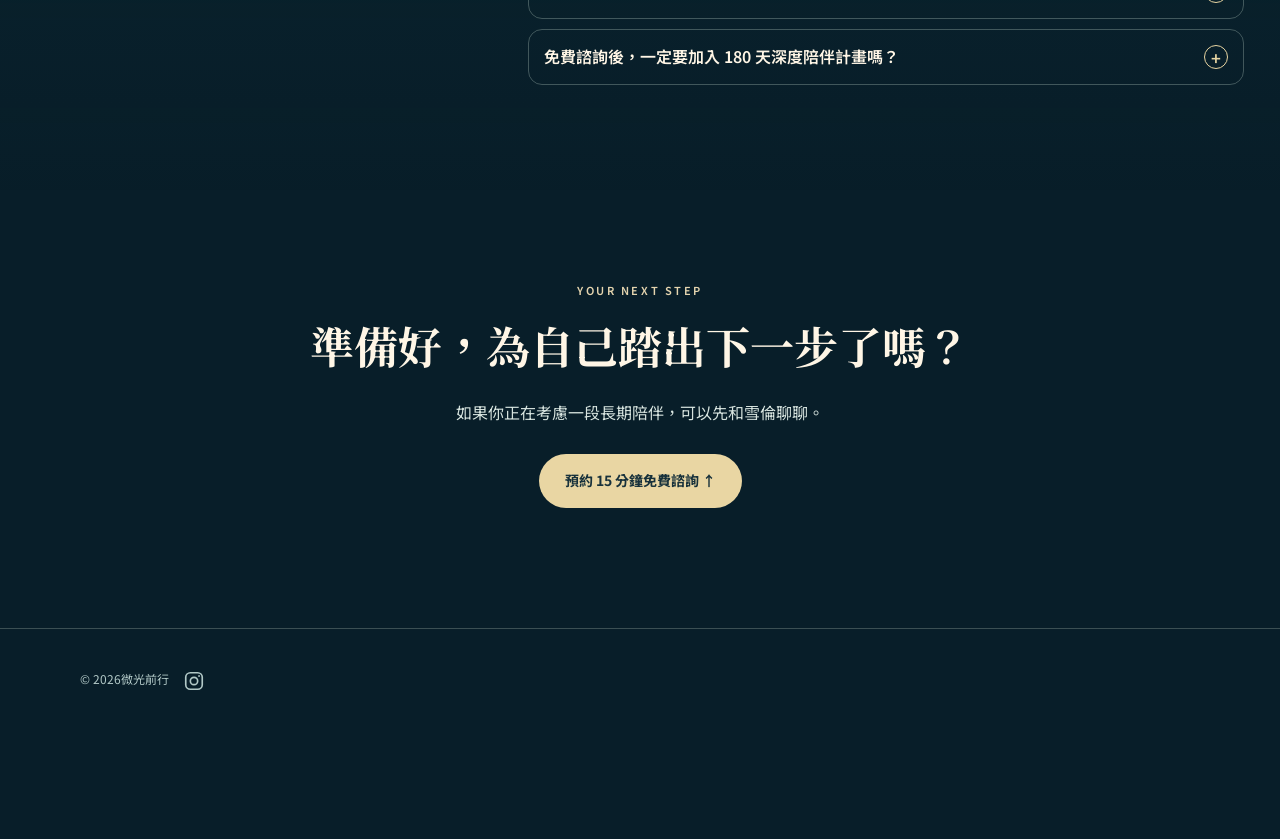
==== commit 380a801f: "Update consultation and 180-day program website" ====
--- a/index.html
+++ b/index.html
@@ -1,5 +1,5 @@
 <!DOCTYPE html>
-<html lang="zh-Hant"><head><link href="https://fonts.googleapis.com" rel="preconnect"><link crossorigin="anonymous" href="https://fonts.gstatic.com" rel="preconnect"><link href="https://fonts.googleapis.com/css2?family=Noto+Sans+TC:wght@400;500;600;700&amp;family=Noto+Serif+TC:wght@400;500;600;700&amp;display=swap" rel="stylesheet"><meta charset="utf-8"><meta content="width=device-width,initial-scale=1" name="viewport"><title>微光前行｜網站改版預覽</title><meta content="人生不只一種版本，你有選擇的自由！" name="description"><style>
+<html lang="zh-Hant"><head><link href="https://fonts.googleapis.com" rel="preconnect"><link crossorigin="anonymous" href="https://fonts.gstatic.com" rel="preconnect"><link href="https://fonts.googleapis.com/css2?family=Noto+Sans+TC:wght@400;500;600;700&amp;family=Noto+Serif+TC:wght@400;500;600;700&amp;display=swap" rel="stylesheet"><meta charset="utf-8"><meta content="width=device-width,initial-scale=1" name="viewport"><title>微光前行｜一對一陪伴計畫</title><meta content="人生不只一種版本，你有選擇的自由！" name="description"><style>
 :root{--deep:#081e29;--sea:#103c48;--gold:#e9d6a3;--cream:#fff6e6;--muted:#c2d7d4;--border:rgba(227,241,226,.23)}*{box-sizing:border-box}html{scroll-behavior:smooth}body{margin:0;background:var(--deep);color:var(--cream);font-family:'Noto Sans TC','PingFang TC','Microsoft JhengHei',sans-serif;line-height:1.85}body:before{content:'';position:fixed;inset:0;z-index:-2;background:radial-gradient(ellipse at 70% 14%,#215a60 0,transparent 45%),radial-gradient(ellipse at 18% 65%,#184451 0,transparent 50%),linear-gradient(130deg,#071a25,#0b303b 60%,#071b29)}body:after{content:'';position:fixed;inset:0;z-index:-1;opacity:.38;pointer-events:none;background-image:radial-gradient(#e9d6a3 0.8px,transparent 1.2px),radial-gradient(#fff 0.7px,transparent 1.1px);background-size:103px 127px,167px 191px;background-position:16px 23px,61px 75px}a{color:inherit;text-decoration:none}button{font:inherit}.wrap{width:min(1120px,calc(100% - 48px));margin:auto}.nav{display:flex;justify-content:space-between;align-items:center;padding:22px 0;gap:18px}.brand{font-size:20px;font-weight:700;letter-spacing:.17em}.links{display:flex;gap:25px;align-items:center;font-size:13px}.btn{display:inline-flex;align-items:center;justify-content:center;padding:14px 26px;border-radius:40px;background:var(--gold);color:#17313b;font-weight:700;font-size:14px;transition:transform .2s,background .2s}.btn:hover{transform:translateY(-2px);background:#fff1c8}.btn-outline{background:transparent;border:1px solid var(--border);color:var(--cream)}.btn-outline:hover{background:rgba(255,255,255,.09)}.eyebrow{font-size:11px;letter-spacing:.23em;color:#e5d5af;text-transform:uppercase;font-weight:600}h1,h2,h3,p{margin-top:0}h1,h2,h3{line-height:1.4}h1{font-size:clamp(38px,5.8vw,74px);letter-spacing:.04em;margin:23px 0}h2{font-size:clamp(28px,3.6vw,44px);margin:14px 0 22px}h3{font-size:21px;margin-bottom:12px}p{color:#d7e4df}small,.subtle{color:#b8cdc8}.section{padding:105px 0;position:relative}.section+.section{border-top:1px solid rgba(227,241,226,.08)}.hero{position:relative;min-height:760px;overflow:hidden;isolation:isolate}.hero .hero-content{padding:135px 0 145px;max-width:920px;position:relative;z-index:2;text-align:center}.hero .lead{font-size:clamp(16px,1.8vw,20px);max-width:730px;margin:0 auto 30px}.hero .tag{font-size:14px;color:#e8d9b8}.hero-buttons{display:flex;gap:14px;justify-content:center;flex-wrap:wrap}.flow-art{position:absolute;inset:0;width:100%;height:100%;z-index:-1;opacity:.92;pointer-events:none}.flow-art path{fill:none;stroke:#e8e1ae;stroke-width:1.5;stroke-opacity:.27;filter:drop-shadow(0 0 5px #d1e3bd);animation:drift 12s ease-in-out infinite alternate}.flow-art path:nth-child(2n){stroke:#91c7c1;stroke-opacity:.4;animation-duration:16s}.flow-art path:nth-child(3n){stroke-width:3;stroke-opacity:.19}@keyframes drift{to{transform:translate(26px,-14px)}}.hero::after{content:'';position:absolute;inset:0;background:linear-gradient(90deg,rgba(3,18,28,.48),rgba(4,20,29,.2),rgba(3,18,28,.5));z-index:0}.grid{display:grid;grid-template-columns:repeat(3,1fr);gap:18px}.card{background:rgba(9,39,48,.7);border:1px solid var(--border);border-radius:22px;padding:29px;backdrop-filter:blur(10px)}.card p{font-size:15px;margin-bottom:0}.num{color:#d5bd83;font-size:12px;letter-spacing:.13em}.two{display:grid;grid-template-columns:1fr 1fr;gap:50px;align-items:center}.about-photo{width:100%;border-radius:22px;object-fit:cover;aspect-ratio:1.15;box-shadow:0 22px 70px #0006}.stats{display:grid;grid-template-columns:repeat(3,1fr);gap:10px;margin:24px 0}.stat{background:rgba(245,240,217,.09);border:1px solid var(--border);border-radius:14px;padding:15px;text-align:center}.stat strong{display:block;color:var(--gold);font-size:24px}.stat span{font-size:11px;color:#c9d6d2}.bar{background:linear-gradient(100deg,rgba(31,77,88,.86),rgba(9,35,48,.9));border-top:1px solid var(--border);border-bottom:1px solid var(--border);padding:50px 0}.bar-inner{display:flex;justify-content:space-between;align-items:center;gap:28px}.bar h2{font-size:clamp(24px,3.2vw,38px);margin-bottom:0}.service-main{background:linear-gradient(145deg,rgba(25,74,82,.78),rgba(8,30,42,.83));border:1px solid rgba(231,214,163,.4);padding:44px;border-radius:25px;margin-top:34px}.service-main .features{display:grid;grid-template-columns:repeat(2,1fr);gap:12px 24px;margin:28px 0}.features span{border-bottom:1px solid var(--border);padding-bottom:10px}.service-secondary{padding:28px 35px;border:1px solid var(--border);border-radius:22px;margin-top:20px;background:rgba(6,28,38,.65)}.service-secondary ul{columns:2;padding-left:22px;color:#d7e4df}.quote{font-family:serif;font-size:19px;line-height:1.9}.quote-meta{font-size:12px;color:#d7c39d}.methods{display:grid;grid-template-columns:repeat(2,1fr);gap:18px}.method:first-child{grid-column:span 2}.method{padding:28px;border:1px solid var(--border);border-radius:18px;background:rgba(13,53,62,.55)}.method .num{display:block;margin-bottom:10px}.method p{margin-bottom:0}.gallery{display:grid;grid-template-columns:repeat(3,1fr);gap:12px;margin-top:28px}.gallery img{width:100%;border-radius:12px;display:block;cursor:pointer}.story-note{font-size:13px}.faq details{border-bottom:1px solid var(--border);padding:17px 0}.faq summary{cursor:pointer;font-weight:600}.faq p{padding-top:14px}.end{text-align:center;padding:90px 0 120px}footer{padding:30px 0;border-top:1px solid var(--border);font-size:12px;color:#b2c9c7}.testimonial-title{text-align:center;margin-bottom:35px}.cta-note{color:#c8d5d1;font-size:13px}.glow{color:#f4e1b0;text-shadow:0 0 28px #e3d49d55}@media(max-width:760px){.links a:not(.btn){display:none}.wrap{width:min(100% - 32px,1120px)}.hero{min-height:650px}.hero .hero-content{padding:120px 0}.section{padding:68px 0}.grid,.two,.methods{grid-template-columns:1fr}.method:first-child{grid-column:auto}.bar-inner{display:block}.bar .btn{margin-top:22px}.service-main{padding:25px}.service-main .features{grid-template-columns:1fr}.service-secondary ul{columns:1}.gallery{grid-template-columns:repeat(2,1fr)}.stats{grid-template-columns:repeat(3,1fr)}.stat{padding:10px 5px}.stat strong{font-size:17px}}@media(prefers-reduced-motion:reduce){*,*:before,*:after{animation:none!important;scroll-behavior:auto!important}}
 
 /* About Me · story cards */
@@ -1315,8 +1315,29 @@
     border-radius: 999px;
 }
 </style>
-<meta name="robots" content="noindex, nofollow"><link rel="stylesheet" href="preview.css?v=27"></head><body>
-<header class="hero" id="top" tabindex="-1"><a href="#services" class="skip-to-service">跳至服務方案</a><nav class="wrap nav" aria-label="網站導覽"><a class="brand" href="#top"><img alt="微光前行 Logo" src="images/website-image-02.jpg" width="180" height="180"></a><button type="button" class="preview-menu" aria-controls="section-links" aria-expanded="false">選單</button><div class="preview-nav-links" id="section-links"><a href="#about">關於雪倫</a><a href="#approach">陪伴理念</a><a href="#services">服務方案</a><a href="#reviews">學員回饋</a><a href="#methods">陪伴方式</a><a href="#faq">常見問題</a></div><a class="preview-nav-reserve" href="https://tally.so/r/RGNLkJ" rel="noopener noreferrer" target="_blank">搶先卡位會談資格　↗</a></nav><div class="wrap hero-content"><h1>人生不只一種版本，<br><span class="glow">你有選擇的自由</span></h1><p class="hero-position">以自我覺察為核心，整合認知、身心與行動的一對一深度陪伴</p><p class="hero-outcome"></p><div class="hero-buttons"><a href="#services" class="preview-hero-link">查看會談流程與費用<span aria-hidden="true">↓</span></a></div></div></header>
+<link rel="stylesheet" href="preview.css?v=27"><style id="consultation-layout">
+#services.consultation {
+  padding: clamp(52px, 8vw, 100px) 0 !important;
+  color: #f8efdc;
+  background: repeating-linear-gradient(90deg, #0a2630 0 34px, #0c2b36 34px 68px) !important;
+}
+#services.consultation > .wrap { width: min(1160px, calc(100% - 40px)); }
+#services.consultation h2, #services.consultation h3 { color: #f8efdc; font-family: "Noto Serif TC", serif; }
+#services.consultation h2 { margin: 0; text-align: center; }
+#services .consultation-intro, #services .consultation-status { margin: 14px auto 0; text-align: center; color: #d7e6e2; }
+#services .consultation-cards { display: grid; grid-template-columns: repeat(3,minmax(0,1fr)); gap: 42px; padding: 0; margin: 36px 0 0; list-style: none; }
+#services .consultation-cards li { position: relative; padding: clamp(22px,3vw,38px); background: #10343d; border: 1px solid #e9cc8c40; border-radius: 5px; box-shadow: 0 8px 24px #071c2750; }
+#services .consultation-cards li + li::before { content: ""; position: absolute; top: calc(50% - 6px); left: -28px; width: 12px; height: 12px; border: solid #e9cc8c; border-width: 2px 2px 0 0; transform: rotate(45deg); }
+#services .consultation-cards li > span { display: grid; place-items: center; width: 50px; height: 50px; border-radius: 50%; background: #e9cc8c; color: #0a2630; font: italic 700 23px Georgia,serif; }
+#services .consultation-cards h3 { margin: 21px 0 8px; font-size: clamp(21px,2.4vw,29px); }
+#services .consultation-cards p { margin: 0; color: #d7e6e2; font-size: 16px; line-height: 1.7; }
+#services .consultation-status { margin-top: 24px; }
+@media (max-width: 760px) {
+  #services .consultation-cards { grid-template-columns: 1fr; gap: 14px; }
+  #services .consultation-cards li + li::before { display: none; }
+}
+</style></head><body>
+<header class="hero" id="top" tabindex="-1"><a href="#services" class="skip-to-service">跳至服務方案</a><nav class="wrap nav" aria-label="網站導覽"><a class="brand" href="#top"><img alt="微光前行 Logo" src="images/website-image-02.jpg" width="180" height="180"></a><button type="button" class="preview-menu" aria-controls="section-links" aria-expanded="false">選單</button><div class="preview-nav-links" id="section-links"><a href="#about">關於雪倫</a><a href="#approach">陪伴理念</a><a href="#services">服務方案</a><a href="#reviews">學員回饋</a><a href="#methods">陪伴方式</a><a href="#faq">常見問題</a></div><a class="preview-nav-reserve" href="https://tally.so/r/9NZb2Q">預約 15 分鐘免費諮詢</a></nav><div class="wrap hero-content"><h1>人生不只一種版本，<br><span class="glow">你有選擇的自由</span></h1><p class="hero-position">以自我覺察為核心，整合認知、身心與行動的一對一深度陪伴</p><p class="hero-outcome"></p><div class="hero-buttons"><a href="https://tally.so/r/9NZb2Q" class="preview-hero-link">預約 15 分鐘免費諮詢<span aria-hidden="true">↓</span></a></div></div></header>
 <section class="section" id="pain"><div class="wrap"><div class="pain-intro"><div class="eyebrow">READY FOR A CHANGE?</div><h2>這些心聲，<span class="pain-accent">你熟悉嗎？</span></h2><div aria-hidden="true" class="pain-intro-line"><span></span><i>✦</i><span></span></div></div><div class="pain-visual-layout"><div class="pain-visual"><img alt="插畫：一個人站在道路上的巨石前，象徵面對迷惘與挑戰" loading="lazy" src="images/spotlight-reflection.webp" width="675" height="900" decoding="async"></div><div class="grid"><details class="card pain-choice-card" name="pain-exclusive"><summary aria-label="展開或收合：萬一我選錯了，怎麼辦？"><label class="pain-check-control" title="勾選並展開這句心聲"><input aria-label="這句話符合我：萬一我選錯了，怎麼辦？" class="pain-check-input" onchange='const card=this.closest("details"); if(this.checked){card.open=true;}else{card.open=false;}' type="checkbox"><span aria-hidden="true" class="pain-check-circle"></span></label><h3>「萬一我選錯了，怎麼辦？」</h3></summary><div class="pain-body"><p class="pain-description">面對重要選擇時，總是反覆比較、詢問他人的意見，希望找到最好的答案。即使蒐集了很多資訊，還是擔心做錯決定、將來後悔。想了很久，卻始終無法放心地做出選擇。</p></div></details><details class="card pain-choice-card" name="pain-exclusive"><summary aria-label="展開或收合：我都這個年紀了，怎麼還沒做出什麼成績？"><label class="pain-check-control" title="勾選並展開這句心聲"><input aria-label="這句話符合我：我都這個年紀了，怎麼還沒做出什麼成績？" class="pain-check-input" onchange='const card=this.closest("details"); if(this.checked){card.open=true;}else{card.open=false;}' type="checkbox"><span aria-hidden="true" class="pain-check-circle"></span></label><h3>「我都這個年紀了，怎麼還沒做出什麼成績？」</h3></summary><div class="pain-body"><p class="pain-description">看見同年齡的人升遷、創業，或擁有令人羨慕的生活，忍不住拿自己的進度比較。即使已經很努力，仍覺得自己不夠成功；休息時也會焦慮，總想著是不是該再做點什麼，才不會浪費時間。</p></div></details><details class="card pain-choice-card" name="pain-exclusive"><summary aria-label="展開或收合：如果他們不支持我，怎麼辦？"><label class="pain-check-control" title="勾選並展開這句心聲"><input aria-label="這句話符合我：如果他們不支持我，怎麼辦？" class="pain-check-input" onchange='const card=this.closest("details"); if(this.checked){card.open=true;}else{card.open=false;}' type="checkbox"><span aria-hidden="true" class="pain-check-circle"></span></label><h3>「如果他們不支持我，怎麼辦？」</h3></summary><div class="pain-body"><p class="pain-description">明明心裡有想做的事，卻總是先想到父母、伴侶或身邊的人會怎麼看。擔心自己的決定讓他們失望，甚至影響彼此的關係，於是遲遲不敢行動。久而久之，也越來越難分辨自己真正想要的是什麼。</p></div></details><details class="card pain-choice-card" name="pain-exclusive"><summary aria-label="展開或收合：為什麼我這麼努力，生活還是沒有如我所願？"><label class="pain-check-control" title="勾選並展開這句心聲"><input aria-label="這句話符合我：為什麼我這麼努力，生活還是沒有如我所願？" class="pain-check-input" onchange='const card=this.closest("details"); if(this.checked){card.open=true;}else{card.open=false;}' type="checkbox"><span aria-hidden="true" class="pain-check-circle"></span></label><h3>「為什麼我這麼努力，生活還是沒有如我所願？」</h3></summary><div class="pain-body"><p class="pain-description">每天認真工作、處理生活中的大小事，卻總覺得日子沒有什麼改變。想增加收入、換個環境，或過上更喜歡的生活，卻不知道該從哪裡開始。一次次期待落空後，漸漸懷疑自己的努力究竟有沒有用。</p></div></details></div></div></div><script>document.querySelectorAll('#pain .pain-check-input').forEach(input => {
   input.addEventListener('click', event => event.stopPropagation());
   input.addEventListener('keydown', event => event.stopPropagation());
@@ -1342,7 +1363,18 @@
     </div>
   </div>
 </section><section class="section integrated-methods" id="methods" tabindex="-1"><div class="wrap"><div class="integrated-split"><div class="integrated-image"><img alt="兩張米色扶手椅與溫暖燈光，象徵一對一陪伴" loading="lazy" src="images/two-chairs-conversation-v6.webp" width="605" height="292" decoding="async"></div><div class="integrated-copy"><div class="eyebrow">HOW WE EXPLORE</div><h2>Sharon 會如何陪伴你？</h2><p>以認知覺察（AWARENESS）、身心連結（CONNECTION）、生活實踐（ACTION）三大框架為核心，依照每個人的探索需求、當下狀態與接受程度，彈性運用不同的引導方式。</p></div></div><div class="approach-grid"><details class="approach-card approach-expand" name="approach-exclusive"><summary><span class="approach-symbol">◎</span><span class="approach-index">AWARENESS</span><h3>認知覺察</h3><span aria-hidden="true" class="approach-plus">＋</span></summary><div class="approach-detail"><div class="approach-method method-mini-card"><h4>教練對話</h4><p>不同於一般的聊天或給予建議，而是透過有脈絡的專業提問、深度傾聽與開放式探索，陪你釐清正在經歷的議題、啟發不同角度的思考，找出當前困擾的核心。</p></div><div class="approach-method method-mini-card"><h4>引導式書寫</h4><p>依照探索主題設計書寫模板，讓你透過寫字展開更深入的自我對話。例如：事實與觀點表格、情緒日記、事件回溯表等。</p></div></div></details><details class="approach-card approach-expand" name="approach-exclusive"><summary><span class="approach-symbol">◌</span><span class="approach-index">CONNECTION</span><h3>身心連結</h3><span aria-hidden="true" class="approach-plus">＋</span></summary><div class="approach-detail"><div class="approach-method method-mini-card"><h4>呼吸與身體掃描</h4><p>透過呼吸練習與循序漸進的身體掃描，將注意力帶回當下，觀察身體不同部位的緊繃、放鬆與細微變化，練習辨認身體感受與情緒之間的連結。</p></div><div class="approach-method method-mini-card reiki-method"><div class="reiki-heading"><h4>脈輪掃描與臼井靈氣</h4><a class="reiki-review-link" href="https://www.instagram.com/stories/highlights/18065759459770447/" rel="noopener noreferrer" target="_blank">客戶回饋 ↗</a></div><div class="reiki-body"><p>臼井靈氣（Usui Reiki）是一種源自日本的能量療癒方式，建立在萬物皆有能量與振動的理念之上。透過雙手輕觸或懸空的方式，協助身心放鬆、感受內在的平衡與和諧，並結合脈輪掃描，作為探索內在狀態與人生課題的輔助工具。</p><ul class="reiki-notes" role="list"><li><span aria-hidden="true">✦</span><span>Sharon 會視個人意願與當下狀態，彈性安排，引導你放慢步調，重新感受身體、情緒與內在的聲音。</span></li><li><span aria-hidden="true">✦</span><span>靈氣體驗不涉及宗教信仰，無需具備任何特定信仰即可參與。</span></li><li><span aria-hidden="true">✦</span><span>參與180天深度陪伴計畫者，可免費體驗一次完整的靈氣療癒。</span></li></ul></div></div></div></details><details class="approach-card approach-expand" name="approach-exclusive"><summary><span class="approach-symbol">↗</span><span class="approach-index">ACTION</span><h3>生活實踐</h3><span aria-hidden="true" class="approach-plus">＋</span></summary><div class="approach-detail"><div class="approach-method method-mini-card"><h4>具體目標與行動規劃</h4><p>一起整理最想優先改變的事情，將方向拆解成清楚、可執行的下一步。</p></div><div class="approach-method method-mini-card"><h4>生活實踐與回顧</h4><p>把行動帶回日常生活，觀察實際嘗試後的感受與結果，再依照自己的節奏調整。</p></div></div></details></div></div></section>
-<section class="section" id="services" tabindex="-1"><div class="wrap"><div class="eyebrow">FIRST SESSION · 60 MINUTES</div><h2>一對一首次教練會談</h2><div class="preview-service-layout"><ol class="preview-steps" aria-label="首次會談流程" role="list"><li><span class="preview-step-number" aria-hidden="true">1</span><strong>啟動身心覺察</strong></li><li><span class="preview-step-number" aria-hidden="true">2</span><strong>聚焦卡點、梳理思緒</strong></li><li><span class="preview-step-number" aria-hidden="true">3</span><strong>看見影響你的限制與慣性</strong></li><li><span class="preview-step-number" aria-hidden="true">4</span><strong>整合洞察、制定下一步行動</strong></li></ol><div class="preview-decision"><div class="session-reserve-price"><span class="session-reserve-label">首次會談（60min）</span><div><small>NT$</small><strong>3,000</strong><span class="session-old">原價 <s>NT$3,900</s></span></div></div><div class="session-reserve-details"><span>✦ 線上／實體（台北）</span><span>✦ 本季名額開放5位</span></div><p class="preview-session-note"><span class="booking-note-desktop">正式報名連結將於 <span class="preview-session-date">12/15 中午 12:00</span> 寄出</span><span class="booking-note-mobile">正式報名連結預計於 <span class="preview-session-date">12/15 中午 12:00</span> 寄出！</span></p><a class="preview-decision-cta" href="https://tally.so/r/RGNLkJ" rel="noopener noreferrer" target="_blank">搶先卡位會談資格　↗</a></div></div></div></section><section class="section longterm-section" id="longterm"><div class="wrap"><article class="longterm-card longterm-v85"><div class="longterm-top longterm-layout-v85"><div class="longterm-copy"><div class="longterm-emblem" aria-hidden="true"><span class="longterm-facets"><span class="longterm-facet-light"></span></span><span class="longterm-emblem-number">180</span><span class="longterm-emblem-caption">180 DAYS TOGETHER</span></div><div class="longterm-introduction"><h2>180天深度陪伴計畫</h2><p class="longterm-intro">一次會談能幫助你釐清眼前的問題，但回到生活後，新的挑戰仍會不斷出現。這180天是一段「<span class="longterm-gold-highlight">以你為主</span>」的深度陪伴旅程，我們透過每月一次的深度會談與 ACA 引導工具，陪你面對生活中的實際難題，將想做的改變一步步落實。</p></div><div class="lt-detail lt-fit"><h3 class="lt-section-heading">這段陪伴，適合誰？</h3><div class="longterm-benefits new-benefits lt-merged-benefits"><div class="longterm-benefit"><span>✧</span><p>正在創業，想更堅定走下去的你</p></div><div class="longterm-benefit"><span>✧</span><p>正在轉職，想更有信心地走過這段過渡期的你</p></div><div class="longterm-benefit"><span>✧</span><p>已有自我覺察基礎，想更深入理解自己的你</p></div><div class="longterm-benefit"><span>✧</span><p>想穩定且持續地維持自我探索習慣的你</p></div></div></div><p class="preview-prereq">加入180天計畫前，需先完成60分鐘首次教練會談，了解彼此的需求與期待，再評估是否適合長期合作。</p><a class="btn btn-outline btn-longterm-cta" href="#services">先預約首次會談 ↑</a></div></div></article></div></section><section class="section" id="reviews" tabindex="-1"><div class="wrap"><div class="reviews-heading-v84"><div class="testimonial-title"><div class="eyebrow">客戶見證 · REAL STORIES</div><h2>踏出第一步後，他們的人生變化</h2></div></div><div class="story-strip" id="story-strip" aria-label="學員回饋"><div class="story-row"><button type="button" class="story-preview" aria-haspopup="dialog" aria-label="轉職路上的迷惘與自我懷疑"><span class="story-title">轉職路上的迷惘與自我懷疑</span><span class="story-excerpt">“透過會談中的傾聽、反思提問與自我檢視，我重新整理自己的想法與經驗，也慢慢看清楚自己真正重視的方向。 最有幫助的是，讓我了解到自己在這條道路上並不孤單，也更清晰自己的輪廓。”</span><span class="story-byline">S 小姐｜科技業轉職</span></button><button type="button" class="story-preview" aria-haspopup="dialog" aria-label="在公司不開心，也反覆糾結要不要離職"><span class="story-title">在公司不開心，也反覆糾結要不要離職</span><span class="story-excerpt">“當時我在公司過得很不開心，也看不見自己的價值，一直在「要不要離職」之間來回拉扯。透過教練會談，我開始找到看見與肯定自己的方式，也重新整理自己在職場中的選擇。 幾個月後，我順利通過試用期，也和同事相處得更自在。原來除了離職之外，職場生活還有很多不同的選擇。”</span><span class="story-byline">N 小姐｜社會新鮮人・工程師</span></button><button type="button" class="story-preview" aria-haspopup="dialog" aria-label="工作壓力大到想裸辭，不知道下一步往哪裡走"><span class="story-title">工作壓力大到想裸辭，不知道下一步往哪裡走</span><span class="story-excerpt">“當時工作壓力大到我一度想裸辭，情緒和各種選擇混在一起，很難知道下一步要往哪裡走。會談中關於排序與標籤的討論，幫助我把混亂慢慢拆開。 那些關於排序跟標籤的討論，在我心中就像北極星一樣，為我指出一個方向。”</span><span class="story-byline">M 小姐｜外商科技業</span></button><button type="button" class="story-preview" aria-haspopup="dialog" aria-label="工作與家庭纏在一起，不知道怎麼做決定"><span class="story-title">工作與家庭纏在一起，不知道怎麼做決定</span><span class="story-excerpt">“工作與家庭之間的問題像打結的毛線球，我常常找不到頭緒。透過 Sharon 的傾聽與提問，我可以在很自在的狀態下表達自己，也慢慢找到問題的線頭。 她不會直接給我答案，而是透過提問，引導我找到最適合自己的決定。”</span><span class="story-byline">SO 小姐｜職場媽媽</span></button><button type="button" class="story-preview" aria-haspopup="dialog" aria-label="遇到卡點時，重新校正心態與看問題的角度"><span class="story-title">遇到卡點時，重新校正心態與看問題的角度</span><span class="story-excerpt">“雖然自己也是教練，但遇到卡點時，我也需要重新校正自己的心態與看問題的角度。透過一對一的整理、提問與亮點回看，我重新看見自己的能力與特質，也產生新的觀點。 這些對話讓我得到啟發、打破心魔，也讓我更有信心繼續在教練領域深耕。”</span><span class="story-byline">C 小姐｜教練工作者</span></button><button type="button" class="story-preview" aria-haspopup="dialog" aria-label="在人際與工作裡反覆內耗，不確定自己的界線"><span class="story-title">在人際與工作裡反覆內耗，不確定自己的界線</span><span class="story-excerpt">“原本我在人際與工作裡常常感到內耗，也不太確定自己的界線在哪。透過對談，我開始把外在的不舒服往內整理，也更知道自己真正需要守住的是什麼。”</span><span class="story-byline">L 小姐｜助人工作者</span></button></div></div><div class="story-toolbar" hidden="hidden"><p class="story-source">節錄自學員真實回饋</p><div class="story-actions"><button type="button" class="story-prev" aria-label="上一則見證" aria-controls="story-strip">←</button><button type="button" class="story-next" aria-label="下一則見證" aria-controls="story-strip">→</button></div></div></div></section><section class="section" id="about" tabindex="-1" aria-labelledby="founder-heading">
+<section class="section longterm-section" id="longterm"><div class="wrap"><article class="longterm-card longterm-v85"><div class="longterm-top longterm-layout-v85"><div class="longterm-copy"><div class="longterm-emblem" aria-hidden="true"><span class="longterm-facets"><span class="longterm-facet-light"></span></span><span class="longterm-emblem-number">180</span><span class="longterm-emblem-caption">180 DAYS TOGETHER</span></div><div class="longterm-introduction"><h2>180天深度陪伴計畫</h2><p class="longterm-intro">這180天是一段「<span class="longterm-gold-highlight">以你為主</span>」的深度陪伴旅程，我們透過每月一次的深度會談與 ACA 引導工具，陪你面對生活中的實際難題，將想做的改變一步步落實。</p></div><div class="lt-detail lt-fit"><h3 class="lt-section-heading">這段陪伴，適合誰？</h3><div class="longterm-benefits new-benefits lt-merged-benefits"><div class="longterm-benefit"><span>✧</span><p>正在創業，想更堅定走下去的你</p></div><div class="longterm-benefit"><span>✧</span><p>正在轉職，想更有信心地走過這段過渡期的你</p></div><div class="longterm-benefit"><span>✧</span><p>已有自我覺察基礎，想更深入理解自己的你</p></div><div class="longterm-benefit"><span>✧</span><p>想穩定且持續地維持自我探索習慣的你</p></div></div></div><p class="preview-prereq">有興趣加入 180 天深度陪伴計畫，可以先預約 15 分鐘免費諮詢，了解合作方式，再決定是否加入。</p><a class="btn btn-outline btn-longterm-cta" href="https://tally.so/r/9NZb2Q">預約 15 分鐘免費諮詢 ↑</a></div></div></article></div></section><section class="section consultation" id="services" tabindex="-1" aria-labelledby="consultation-title">
+  <div class="wrap">
+    <h2 id="consultation-title">15 分鐘免費諮詢</h2>
+    <p class="consultation-intro">和雪倫聊聊你目前的卡點，了解 180 天深度陪伴是否適合你。</p>
+    <ol class="consultation-cards" aria-label="預約流程" role="list">
+      <li><span aria-hidden="true">01</span><h3>填寫預約表單</h3><p>讓雪倫先初步認識你</p></li>
+      <li><span aria-hidden="true">02</span><h3>選擇諮詢時段</h3><p>選擇一個你方便的時段</p></li>
+      <li><span aria-hidden="true">03</span><h3>到 LINE 確認</h3><p>到官方 LINE 傳送姓名和預約成功截圖。收到確認訊息後，預約才算完成。</p></li>
+    </ol>
+    <p class="consultation-status"><a class="btn" href="https://tally.so/r/9NZb2Q">預約 15 分鐘免費諮詢</a></p>
+  </div>
+</section><section class="section" id="reviews" tabindex="-1"><div class="wrap"><div class="reviews-heading-v84"><div class="testimonial-title"><div class="eyebrow">客戶見證 · REAL STORIES</div><h2>踏出第一步後，他們的人生變化</h2></div></div><div class="story-strip" id="story-strip" aria-label="學員回饋"><div class="story-row"><button type="button" class="story-preview" aria-haspopup="dialog" aria-label="轉職路上的迷惘與自我懷疑"><span class="story-title">轉職路上的迷惘與自我懷疑</span><span class="story-excerpt">“透過會談中的傾聽、反思提問與自我檢視，我重新整理自己的想法與經驗，也慢慢看清楚自己真正重視的方向。 最有幫助的是，讓我了解到自己在這條道路上並不孤單，也更清晰自己的輪廓。”</span><span class="story-byline">S 小姐｜科技業轉職</span></button><button type="button" class="story-preview" aria-haspopup="dialog" aria-label="在公司不開心，也反覆糾結要不要離職"><span class="story-title">在公司不開心，也反覆糾結要不要離職</span><span class="story-excerpt">“當時我在公司過得很不開心，也看不見自己的價值，一直在「要不要離職」之間來回拉扯。透過教練會談，我開始找到看見與肯定自己的方式，也重新整理自己在職場中的選擇。 幾個月後，我順利通過試用期，也和同事相處得更自在。原來除了離職之外，職場生活還有很多不同的選擇。”</span><span class="story-byline">N 小姐｜社會新鮮人・工程師</span></button><button type="button" class="story-preview" aria-haspopup="dialog" aria-label="工作壓力大到想裸辭，不知道下一步往哪裡走"><span class="story-title">工作壓力大到想裸辭，不知道下一步往哪裡走</span><span class="story-excerpt">“當時工作壓力大到我一度想裸辭，情緒和各種選擇混在一起，很難知道下一步要往哪裡走。會談中關於排序與標籤的討論，幫助我把混亂慢慢拆開。 那些關於排序跟標籤的討論，在我心中就像北極星一樣，為我指出一個方向。”</span><span class="story-byline">M 小姐｜外商科技業</span></button><button type="button" class="story-preview" aria-haspopup="dialog" aria-label="工作與家庭纏在一起，不知道怎麼做決定"><span class="story-title">工作與家庭纏在一起，不知道怎麼做決定</span><span class="story-excerpt">“工作與家庭之間的問題像打結的毛線球，我常常找不到頭緒。透過 Sharon 的傾聽與提問，我可以在很自在的狀態下表達自己，也慢慢找到問題的線頭。 她不會直接給我答案，而是透過提問，引導我找到最適合自己的決定。”</span><span class="story-byline">SO 小姐｜職場媽媽</span></button><button type="button" class="story-preview" aria-haspopup="dialog" aria-label="遇到卡點時，重新校正心態與看問題的角度"><span class="story-title">遇到卡點時，重新校正心態與看問題的角度</span><span class="story-excerpt">“雖然自己也是教練，但遇到卡點時，我也需要重新校正自己的心態與看問題的角度。透過一對一的整理、提問與亮點回看，我重新看見自己的能力與特質，也產生新的觀點。 這些對話讓我得到啟發、打破心魔，也讓我更有信心繼續在教練領域深耕。”</span><span class="story-byline">C 小姐｜教練工作者</span></button><button type="button" class="story-preview" aria-haspopup="dialog" aria-label="在人際與工作裡反覆內耗，不確定自己的界線"><span class="story-title">在人際與工作裡反覆內耗，不確定自己的界線</span><span class="story-excerpt">“原本我在人際與工作裡常常感到內耗，也不太確定自己的界線在哪。透過對談，我開始把外在的不舒服往內整理，也更知道自己真正需要守住的是什麼。”</span><span class="story-byline">L 小姐｜助人工作者</span></button></div></div><div class="story-toolbar" hidden="hidden"><p class="story-source">節錄自學員真實回饋</p><div class="story-actions"><button type="button" class="story-prev" aria-label="上一則見證" aria-controls="story-strip">←</button><button type="button" class="story-next" aria-label="下一則見證" aria-controls="story-strip">→</button></div></div></div></section><section class="section" id="about" tabindex="-1" aria-labelledby="founder-heading">
   <div class="wrap founder-layout">
     <header class="founder-heading">
       <div class="eyebrow">ABOUT SHARON · 關於創辦人</div>
@@ -1353,7 +1385,7 @@
       <div class="founder-intro">
         <p class="founder-hook"><strong><em>改變與自己的關係，是一種可以練習的能力！</em></strong></p>
         <p>我是 Sharon，是一名生命教練，也是靈氣療癒師。</p>
-        <p>擁有8年營運行銷經驗、5年自我成長社群帶領經驗，至今累積陪伴超過500位夥伴。我也持續學習教練對話、自我覺察與臼井靈氣，探索更多陪伴人的方式。</p>
+        <p>擁有8年新創營運行銷經驗、5年自我成長社群帶領經驗，至今累積陪伴超過500位夥伴。我也持續學習教練對話、薩提爾、榮格陰影工作、臼井靈氣等工具，探索更多陪伴人的方式。</p>
         <p>在一次次陪伴與對話中，讓我看見：我們如何看待自己、如何與自己說話，會影響生活中的每個選擇。當資訊、比較與外界期待不斷湧入，重新聽見自己的感受與需要，便顯得格外重要。</p>
         <p>2025年春天，我創立《微光前行》，希望陪伴更多人在迷惘與改變之間，練習理解自己、建立自我信任，逐漸成為自己最堅定的支持者。</p>
       </div>
@@ -1385,8 +1417,8 @@
     </div>
   </div>
 </section>
-<section class="section faq" id="faq" tabindex="-1"><div class="wrap"><div class="editorial-split"><div class="editorial-heading"><h2>常見問題</h2></div><div class="editorial-content"><details><summary aria-label="這項服務包含心理治療嗎？"><span>這項服務包含心理治療嗎？</span><span class="faq-toggle" aria-hidden="true"></span></summary><p>不包含。教練服務提供的是非治療向的生命成長教練服務，專注在「釐清現況」、「轉化信念」、「重新設計生活」。如果你正在經歷嚴重情緒失調、憂鬱或創傷處理，建議優先尋求心理諮商師協助。</p></details><details><summary aria-label="教練服務和心理諮商有什麼不同？"><span>教練服務和心理諮商有什麼不同？</span><span class="faq-toggle" aria-hidden="true"></span></summary><p>心理諮商著重於處理過去的創傷、情緒或心理疾病，由持照心理師執行。教練對話則聚焦於當下與未來——你想去哪裡、是什麼卡住了你、下一步可以怎麼走。兩者相輔相成，有些人會同時進行諮商與教練。</p></details><details><summary aria-label="如果我不知道自己的問題在哪裡，可以來嗎？"><span>如果我不知道自己的問題在哪裡，可以來嗎？</span><span class="faq-toggle" aria-hidden="true"></span></summary><p>可以。很多人一開始只知道「感覺哪裡不對勁」，卻說不清楚原因。你不需要先準備好答案，只要帶著目前的困惑來，我們會從對話中一起整理。</p></details><details><summary aria-label="完成首次深度會談，就代表一定要加入 180天深度陪伴計畫嗎？"><span>完成首次深度會談，就代表一定要加入180天深度陪伴計畫嗎？</span><span class="faq-toggle" aria-hidden="true"></span></summary><p>不需要。首次會談本身就是一次完整的1對1 Coaching；會談後雪倫會與你共同評估此計畫是否適合你。</p></details></div></div></div></section>
-<section class="end" id="waitlist"><div class="wrap"><div class="eyebrow">YOUR NEXT STEP</div><h2>準備好，為自己踏出下一步了嗎？</h2><p><span class="booking-note-desktop">登記表單後，正式報名連結預計於12/15中午12:00寄出！</span><span class="booking-note-mobile">正式報名連結預計於 <span class="preview-session-date">12/15 中午 12:00</span> 寄出！</span></p><a aria-label="搶先卡位會談資格，開啟優先卡位表單" class="btn" href="https://tally.so/r/RGNLkJ" rel="noopener noreferrer" target="_blank">優先登記首次會談名額 ↗</a></div></section><footer><div class="wrap">© 2026微光前行</div></footer>
+<section class="section faq" id="faq" tabindex="-1"><div class="wrap"><div class="editorial-split"><div class="editorial-heading"><h2>常見問題</h2></div><div class="editorial-content"><details><summary aria-label="這項服務包含心理治療嗎？"><span>這項服務包含心理治療嗎？</span><span class="faq-toggle" aria-hidden="true"></span></summary><p>不包含。教練服務提供的是非治療向的生命成長教練服務，專注在「釐清現況」、「轉化信念」、「重新設計生活」。如果你正在經歷嚴重情緒失調、憂鬱或創傷處理，建議優先尋求心理諮商師協助。</p></details><details><summary aria-label="教練服務和心理諮商有什麼不同？"><span>教練服務和心理諮商有什麼不同？</span><span class="faq-toggle" aria-hidden="true"></span></summary><p>心理諮商著重於處理過去的創傷、情緒或心理疾病，由持照心理師執行。教練對話則聚焦於當下與未來——你想去哪裡、是什麼卡住了你、下一步可以怎麼走。兩者相輔相成，有些人會同時進行諮商與教練。</p></details><details><summary aria-label="如果我不知道自己的問題在哪裡，可以來嗎？"><span>如果我不知道自己的問題在哪裡，可以來嗎？</span><span class="faq-toggle" aria-hidden="true"></span></summary><p>可以。很多人一開始只知道「感覺哪裡不對勁」，卻說不清楚原因。你不需要先準備好答案，只要帶著目前的困惑來，我們會從對話中一起整理。</p></details><details><summary><span>免費諮詢後，一定要加入 180 天深度陪伴計畫嗎？</span><span class="faq-toggle" aria-hidden="true"></span></summary><p>你可以在諮詢中了解陪伴方式、提出想問的問題，會後再自行決定是否加入。</p></details></div></div></div></section>
+<section class="end" id="waitlist"><div class="wrap"><div class="eyebrow">YOUR NEXT STEP</div><h2>準備好，為自己踏出下一步了嗎？</h2><p>如果你正在考慮一段長期陪伴，可以先和雪倫聊聊。</p><a class="btn" href="https://tally.so/r/9NZb2Q">預約 15 分鐘免費諮詢 ↑</a></div></section><footer><div class="wrap">© 2026微光前行 <a href="https://www.instagram.com/sharon.coaching_/" target="_blank" rel="noopener noreferrer" aria-label="在新分頁開啟 Sharon 的 Instagram" style="display: inline-flex; align-items: center; justify-content: center; vertical-align: middle; width: 44px; height: 44px; color: inherit;"><svg xmlns="http://www.w3.org/2000/svg" width="22" height="22" viewBox="0 0 24 24" fill="none" stroke="currentColor" stroke-width="1.8" aria-hidden="true" focusable="false"><rect x="3" y="3" width="18" height="18" rx="5"/><circle cx="12" cy="12" r="4"/><circle cx="17.5" cy="6.5" r="1" fill="currentColor" stroke="none"/></svg></a></div></footer>
 <script>
 // HOW WE EXPLORE: keep only one expanded card at a time.
 (() => {
@@ -1420,9 +1452,10 @@
     }
   }
 })();
-</script><script>document.addEventListener('DOMContentLoaded',()=>{const cards=[...document.querySelectorAll('#pain details.card')];cards.forEach(card=>{card.querySelector('summary').addEventListener('click',()=>{if(!card.open){cards.forEach(other=>{if(other!==card)other.open=false;});}});});});</script><dialog class="story-dialog" aria-labelledby="story-dialog-title"><button type="button" class="story-close" aria-label="關閉回饋">×</button><h3 id="story-dialog-title"></h3><p class="story-dialog-quote"></p><p class="story-dialog-byline"></p></dialog><aside class="mobile-booking" aria-label="首次會談登記" hidden>
-  <p class="mobile-booking-label">渴望改變就趁現在！</p>
-  <a class="mobile-booking-action" href="https://tally.so/r/RGNLkJ" rel="noopener noreferrer" target="_blank">登記首次會談</a>
-  <button class="mobile-booking-close" type="button" aria-label="關閉登記提示">×</button>
+</script><script>document.addEventListener('DOMContentLoaded',()=>{const cards=[...document.querySelectorAll('#pain details.card')];cards.forEach(card=>{card.querySelector('summary').addEventListener('click',()=>{if(!card.open){cards.forEach(other=>{if(other!==card)other.open=false;});}});});});</script><dialog class="story-dialog" aria-labelledby="story-dialog-title"><button type="button" class="story-close" aria-label="關閉回饋">×</button><h3 id="story-dialog-title"></h3><p class="story-dialog-quote"></p><p class="story-dialog-byline"></p></dialog><aside class="mobile-booking" aria-label="免費諮詢預約" hidden>
+  <p class="mobile-booking-label">想了解 180 天深度陪伴？</p>
+  <a class="mobile-booking-action" href="https://tally.so/r/9NZb2Q">預約 15 分鐘免費諮詢</a>
+  <button class="mobile-booking-close" type="button" aria-label="關閉預約提示">×</button>
 </aside>
 <script src="preview.js?v=11" defer></script></body></html>
+
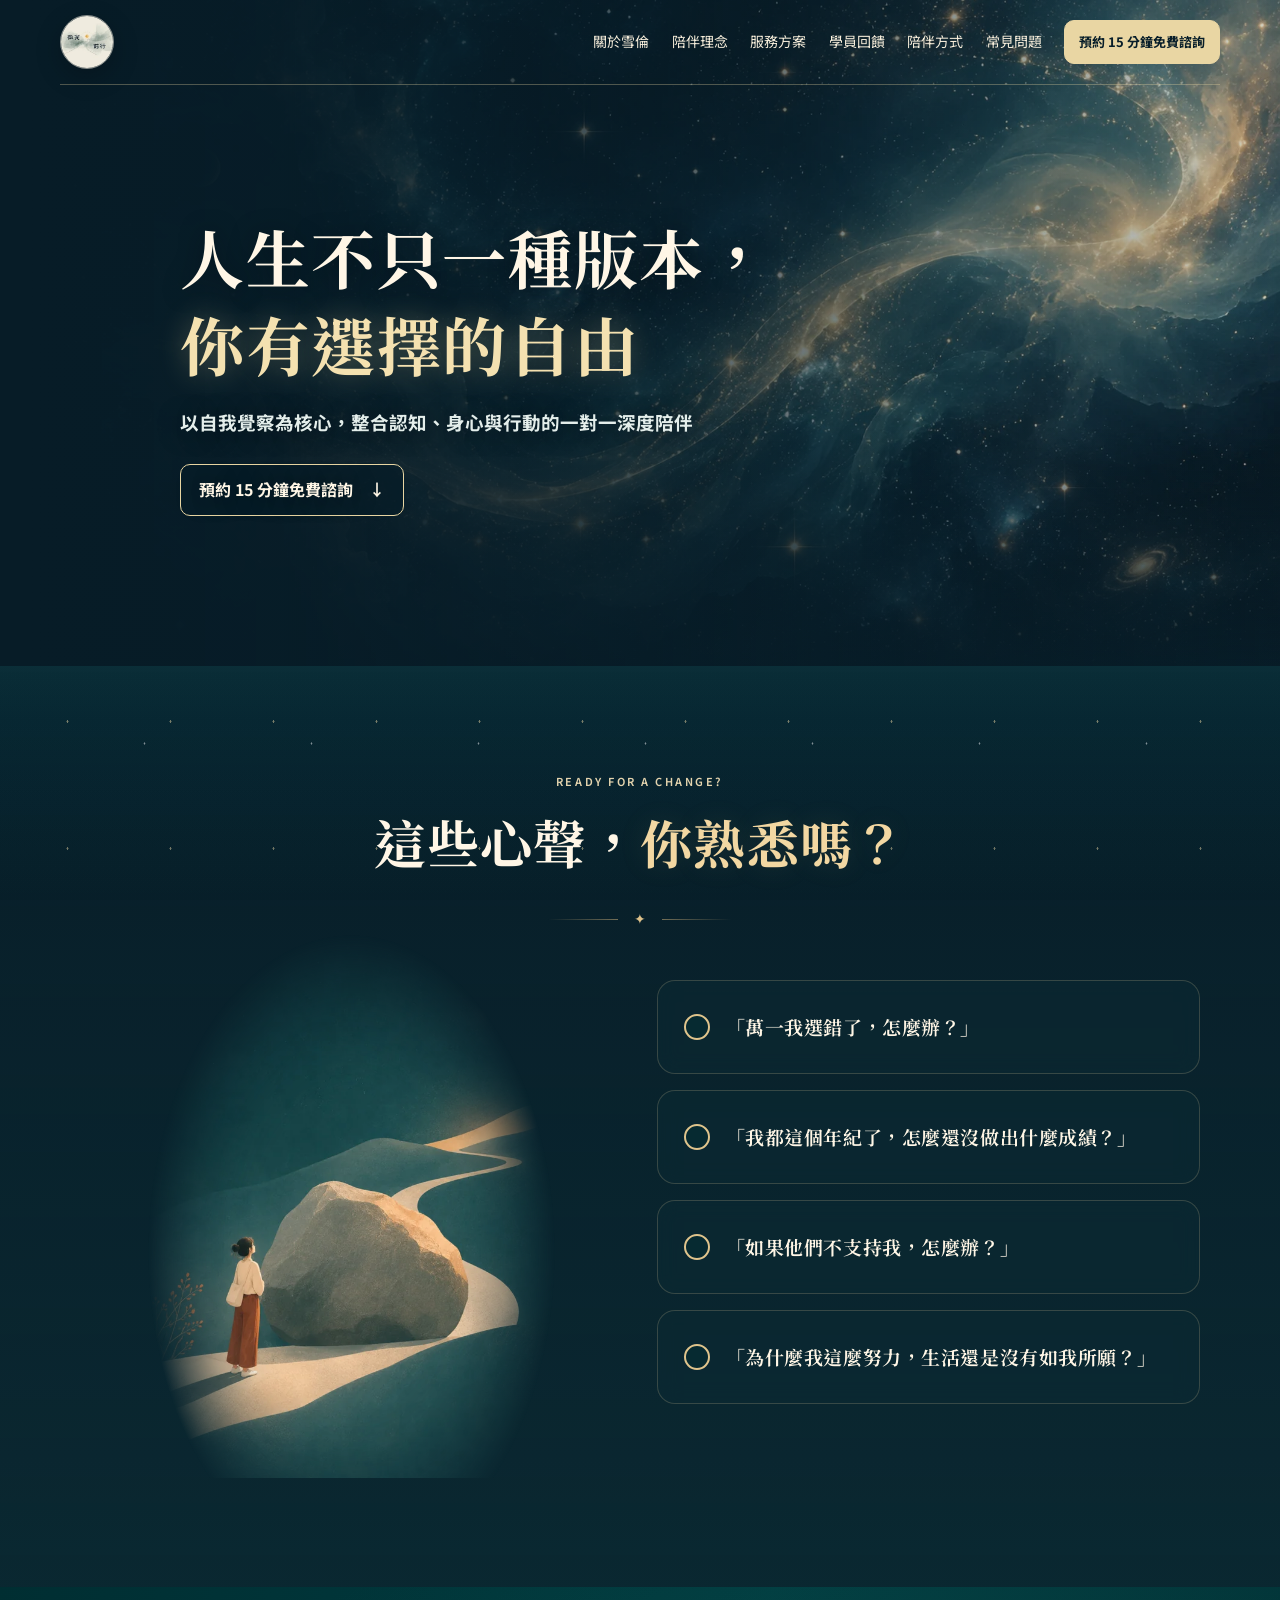
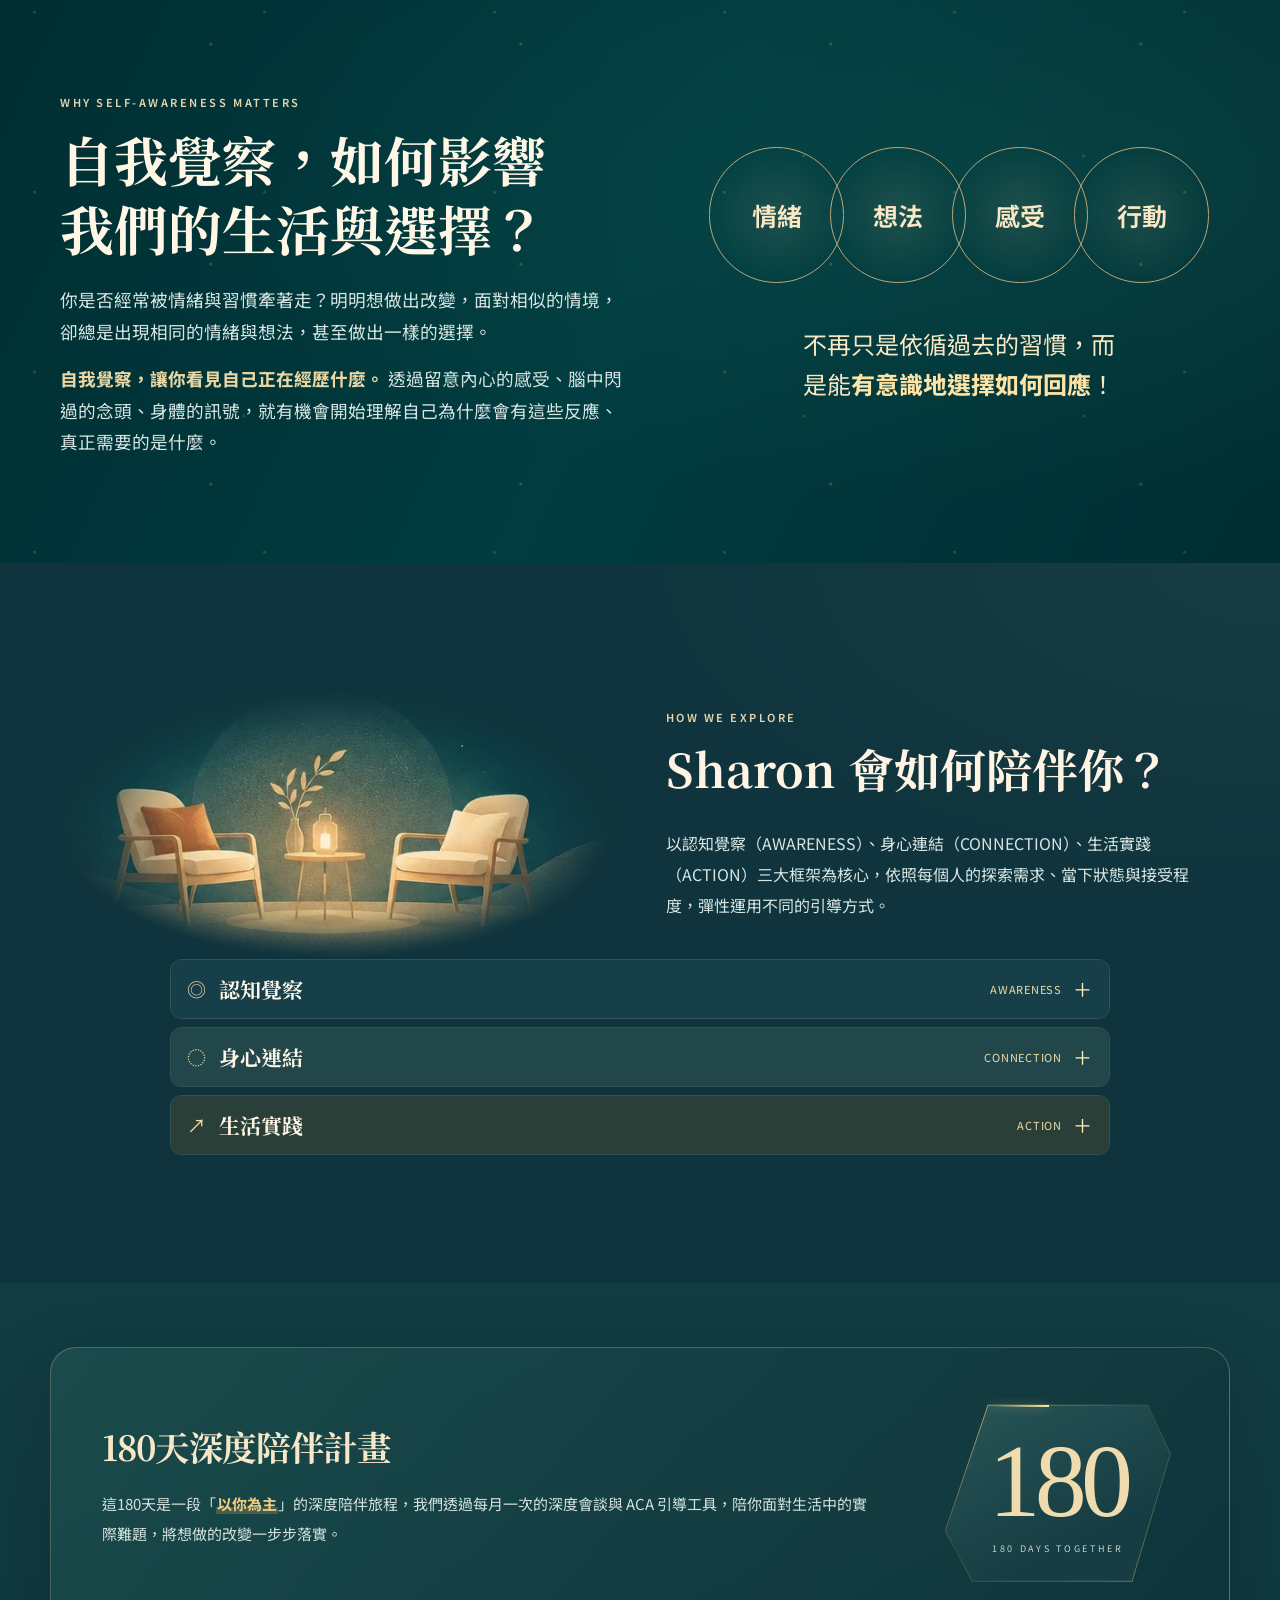
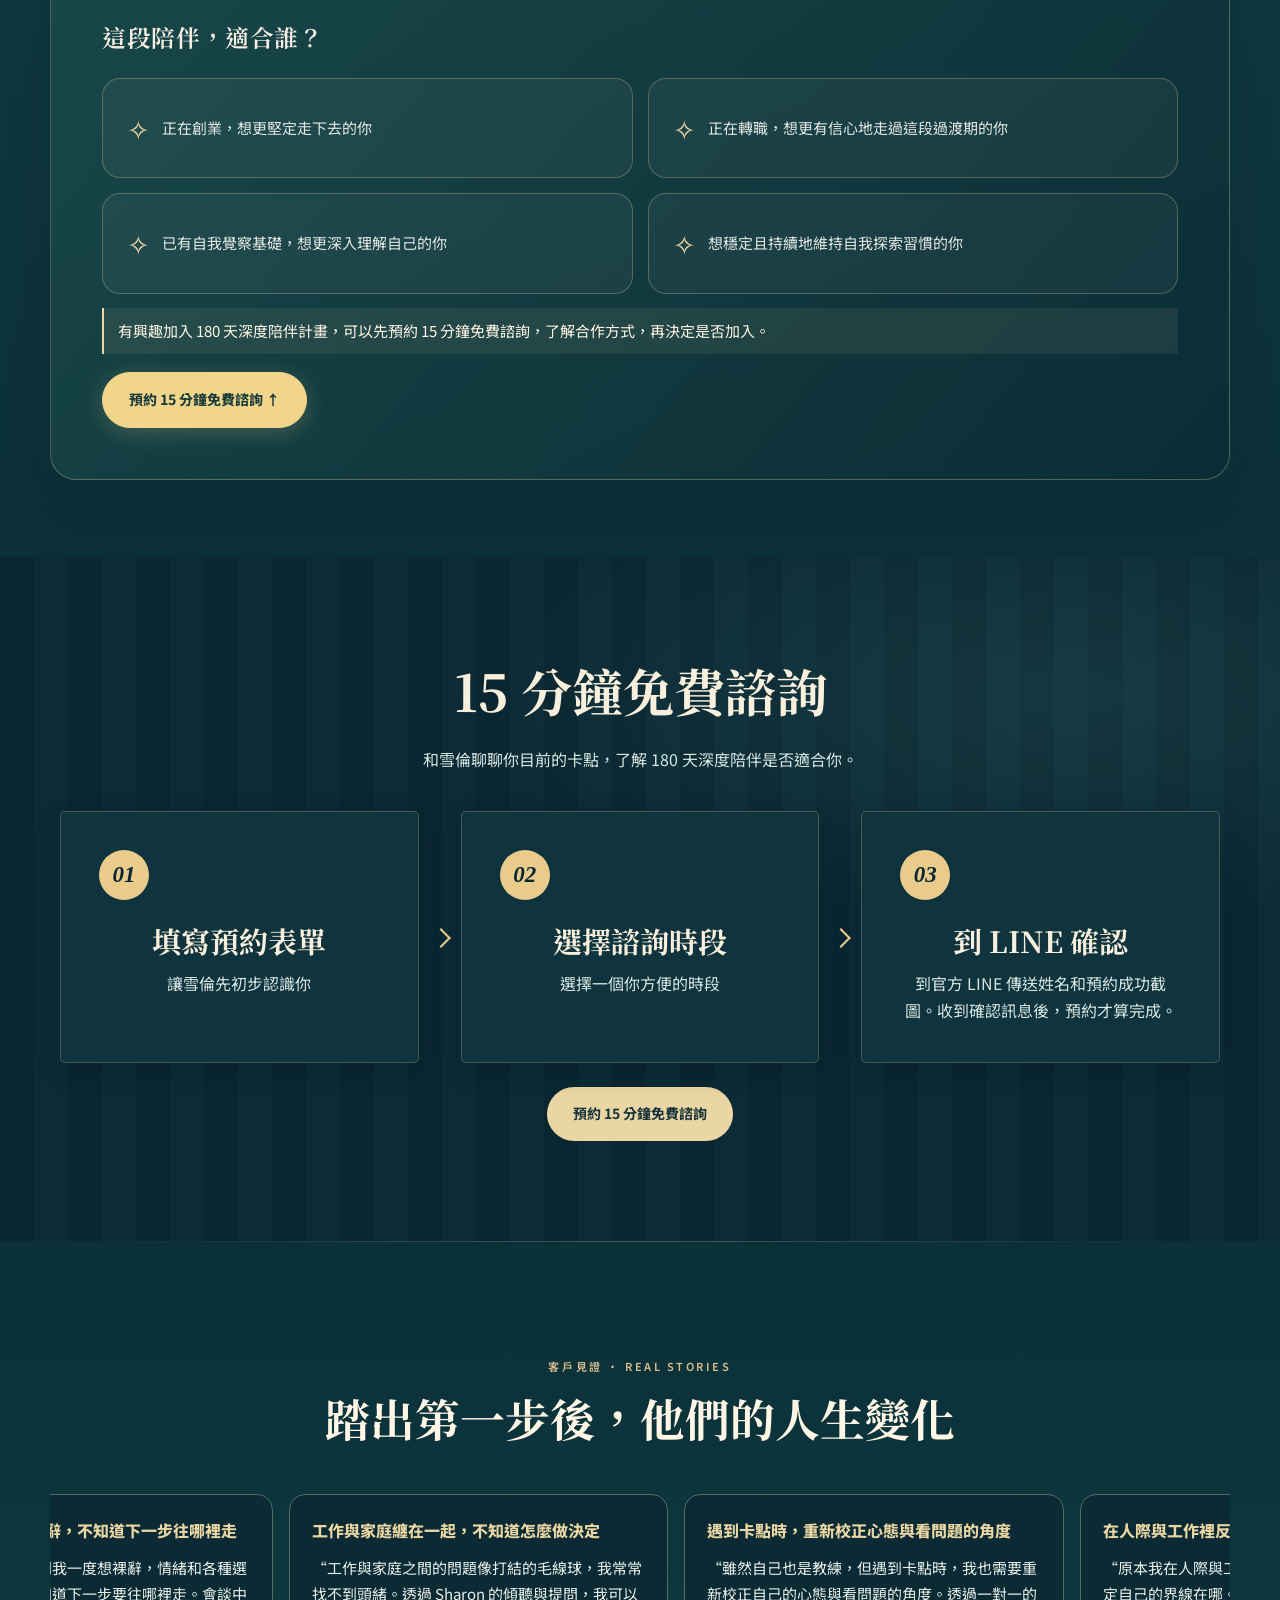
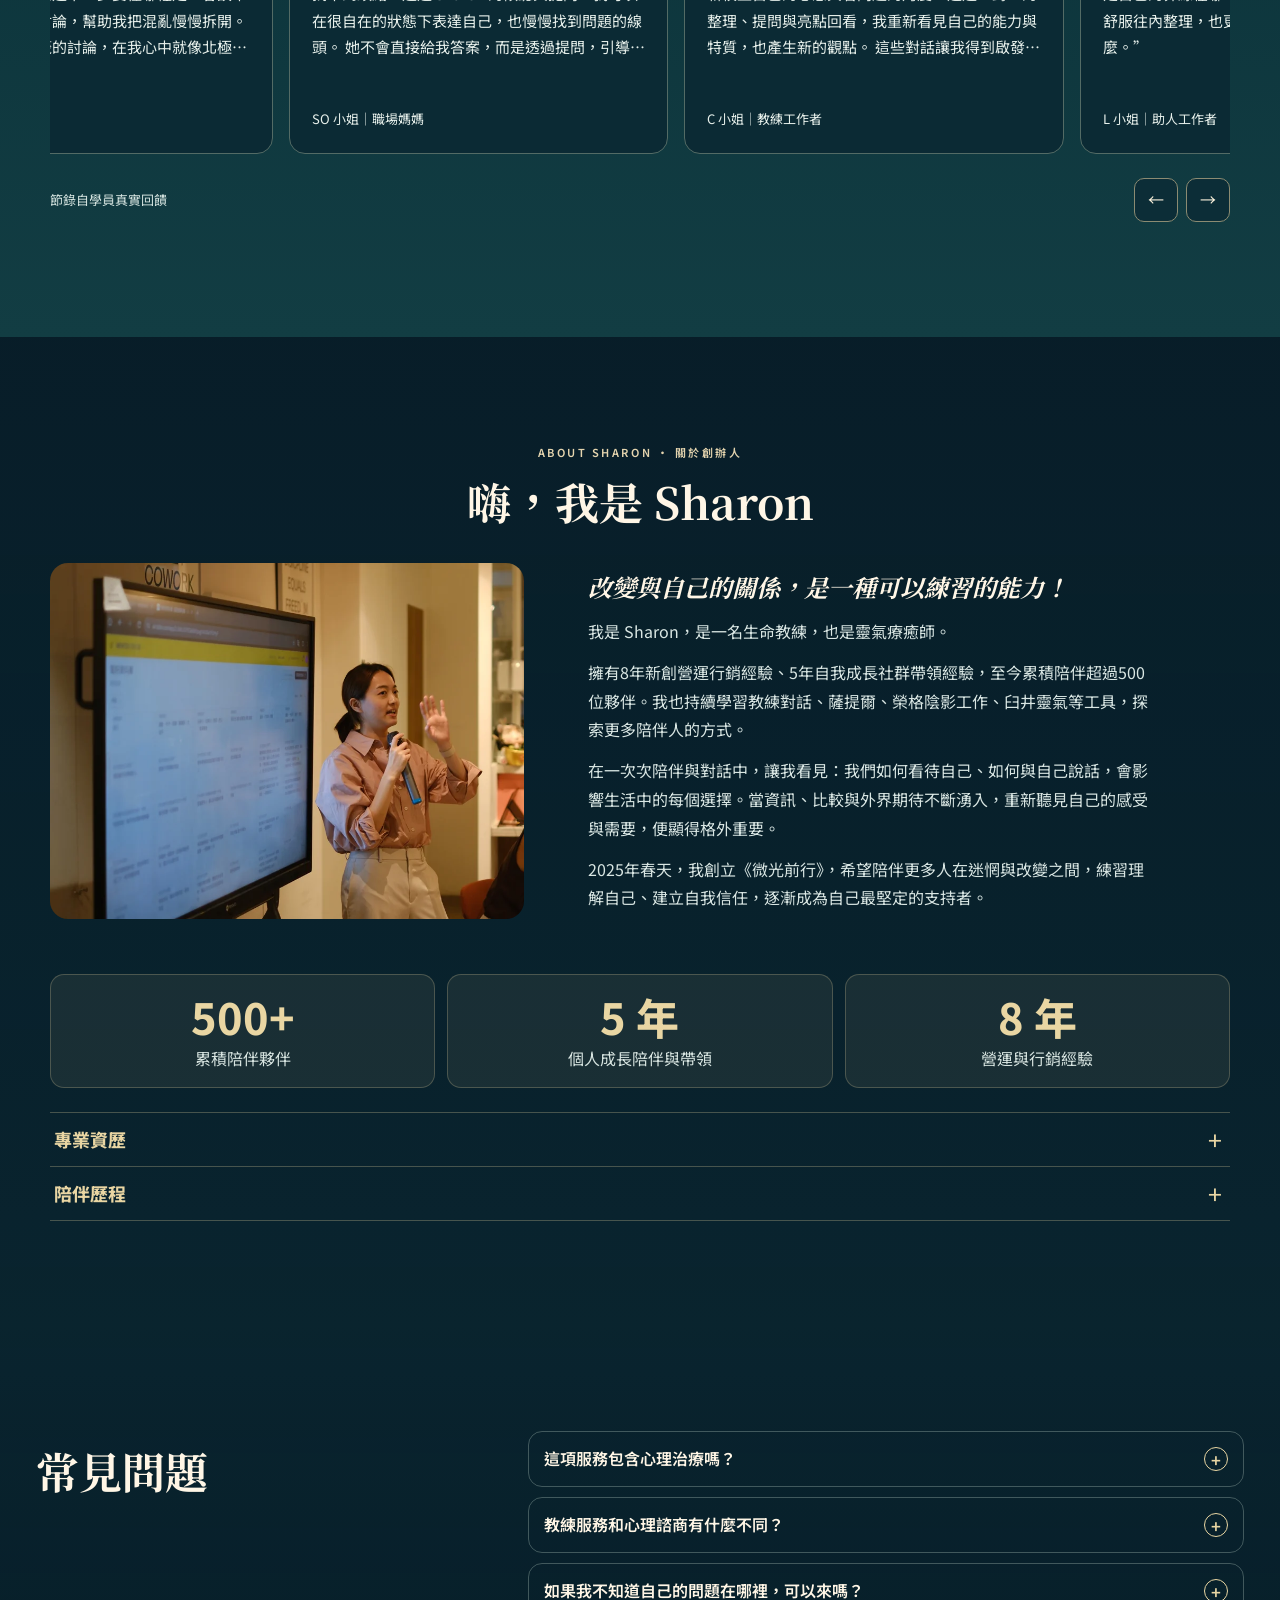
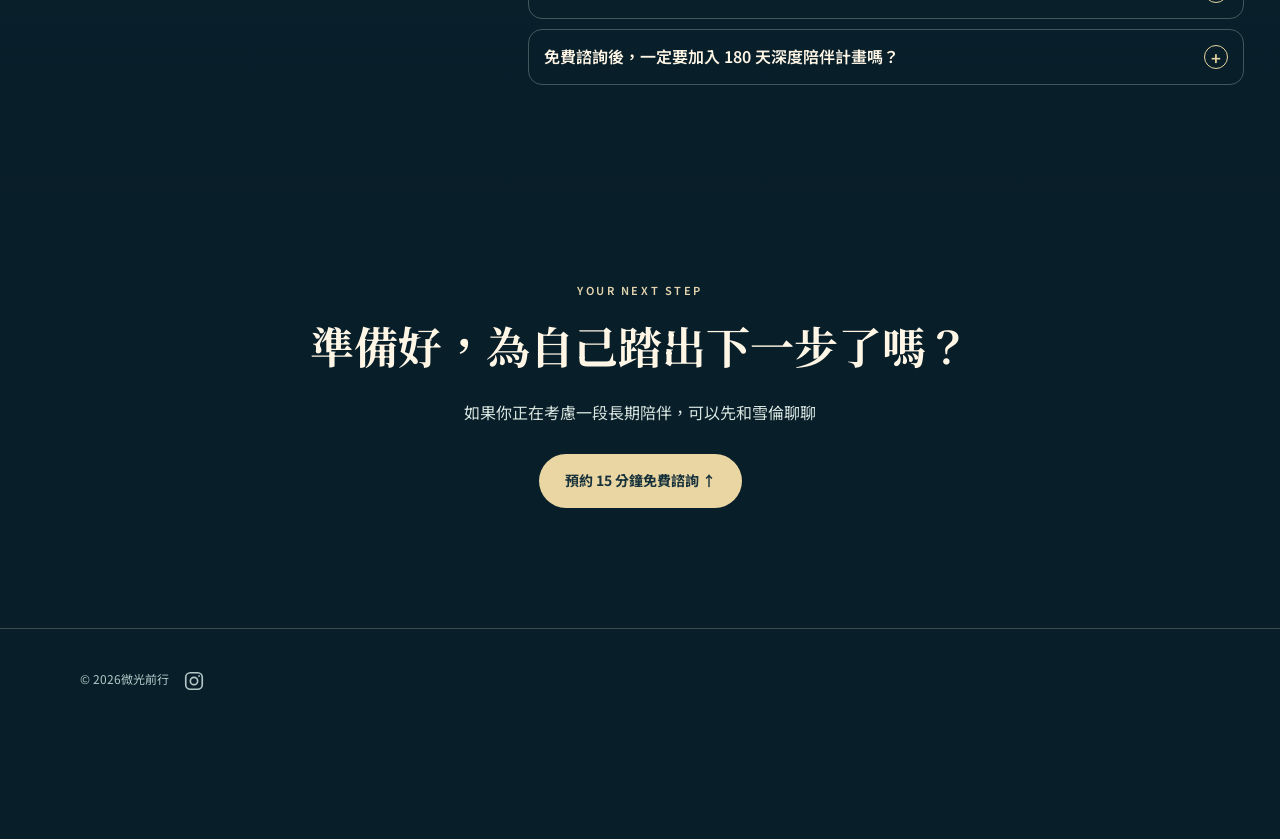
==== commit f5a0112e: "Remove final punctuation from booking invitation" ====
--- a/index.html
+++ b/index.html
@@ -1336,7 +1336,36 @@
   #services .consultation-cards { grid-template-columns: 1fr; gap: 14px; }
   #services .consultation-cards li + li::before { display: none; }
 }
-</style></head><body>
+</style><style id="mobile-spacing">
+@media (max-width: 760px) {
+  #top .hero-content { padding-block: 40px 52px !important; }
+  #pain.section, #approach.section, #methods.section, #reviews.section, #about.section, #faq.section,
+  #services.consultation, #longterm.longterm-section, #waitlist.end { padding-block: 36px !important; }
+  #longterm .lt-fit .lt-merged-benefits .longterm-benefit {
+    aspect-ratio: auto !important;
+    min-height: 0;
+    padding: 14px 10px;
+  }
+  #services .consultation-cards { margin-top: 24px; gap: 12px; }
+  #services .consultation-cards li {
+    display: grid;
+    grid-template-columns: 36px minmax(0, 1fr);
+    align-items: center;
+    gap: 2px 12px;
+    padding: 14px 16px;
+    text-align: left;
+  }
+  #services .consultation-cards li > span {
+    width: 36px;
+    height: 36px;
+    font-size: 18px;
+  }
+  #services .consultation-cards li > h3 { margin: 0; text-align: left; }
+  #services .consultation-cards li > p { grid-column: 2; text-align: left; }
+  #services .consultation-status { margin-top: 20px; }
+}
+</style>
+</head><body>
 <header class="hero" id="top" tabindex="-1"><a href="#services" class="skip-to-service">跳至服務方案</a><nav class="wrap nav" aria-label="網站導覽"><a class="brand" href="#top"><img alt="微光前行 Logo" src="images/website-image-02.jpg" width="180" height="180"></a><button type="button" class="preview-menu" aria-controls="section-links" aria-expanded="false">選單</button><div class="preview-nav-links" id="section-links"><a href="#about">關於雪倫</a><a href="#approach">陪伴理念</a><a href="#services">服務方案</a><a href="#reviews">學員回饋</a><a href="#methods">陪伴方式</a><a href="#faq">常見問題</a></div><a class="preview-nav-reserve" href="https://tally.so/r/9NZb2Q">預約 15 分鐘免費諮詢</a></nav><div class="wrap hero-content"><h1>人生不只一種版本，<br><span class="glow">你有選擇的自由</span></h1><p class="hero-position">以自我覺察為核心，整合認知、身心與行動的一對一深度陪伴</p><p class="hero-outcome"></p><div class="hero-buttons"><a href="https://tally.so/r/9NZb2Q" class="preview-hero-link">預約 15 分鐘免費諮詢<span aria-hidden="true">↓</span></a></div></div></header>
 <section class="section" id="pain"><div class="wrap"><div class="pain-intro"><div class="eyebrow">READY FOR A CHANGE?</div><h2>這些心聲，<span class="pain-accent">你熟悉嗎？</span></h2><div aria-hidden="true" class="pain-intro-line"><span></span><i>✦</i><span></span></div></div><div class="pain-visual-layout"><div class="pain-visual"><img alt="插畫：一個人站在道路上的巨石前，象徵面對迷惘與挑戰" loading="lazy" src="images/spotlight-reflection.webp" width="675" height="900" decoding="async"></div><div class="grid"><details class="card pain-choice-card" name="pain-exclusive"><summary aria-label="展開或收合：萬一我選錯了，怎麼辦？"><label class="pain-check-control" title="勾選並展開這句心聲"><input aria-label="這句話符合我：萬一我選錯了，怎麼辦？" class="pain-check-input" onchange='const card=this.closest("details"); if(this.checked){card.open=true;}else{card.open=false;}' type="checkbox"><span aria-hidden="true" class="pain-check-circle"></span></label><h3>「萬一我選錯了，怎麼辦？」</h3></summary><div class="pain-body"><p class="pain-description">面對重要選擇時，總是反覆比較、詢問他人的意見，希望找到最好的答案。即使蒐集了很多資訊，還是擔心做錯決定、將來後悔。想了很久，卻始終無法放心地做出選擇。</p></div></details><details class="card pain-choice-card" name="pain-exclusive"><summary aria-label="展開或收合：我都這個年紀了，怎麼還沒做出什麼成績？"><label class="pain-check-control" title="勾選並展開這句心聲"><input aria-label="這句話符合我：我都這個年紀了，怎麼還沒做出什麼成績？" class="pain-check-input" onchange='const card=this.closest("details"); if(this.checked){card.open=true;}else{card.open=false;}' type="checkbox"><span aria-hidden="true" class="pain-check-circle"></span></label><h3>「我都這個年紀了，怎麼還沒做出什麼成績？」</h3></summary><div class="pain-body"><p class="pain-description">看見同年齡的人升遷、創業，或擁有令人羨慕的生活，忍不住拿自己的進度比較。即使已經很努力，仍覺得自己不夠成功；休息時也會焦慮，總想著是不是該再做點什麼，才不會浪費時間。</p></div></details><details class="card pain-choice-card" name="pain-exclusive"><summary aria-label="展開或收合：如果他們不支持我，怎麼辦？"><label class="pain-check-control" title="勾選並展開這句心聲"><input aria-label="這句話符合我：如果他們不支持我，怎麼辦？" class="pain-check-input" onchange='const card=this.closest("details"); if(this.checked){card.open=true;}else{card.open=false;}' type="checkbox"><span aria-hidden="true" class="pain-check-circle"></span></label><h3>「如果他們不支持我，怎麼辦？」</h3></summary><div class="pain-body"><p class="pain-description">明明心裡有想做的事，卻總是先想到父母、伴侶或身邊的人會怎麼看。擔心自己的決定讓他們失望，甚至影響彼此的關係，於是遲遲不敢行動。久而久之，也越來越難分辨自己真正想要的是什麼。</p></div></details><details class="card pain-choice-card" name="pain-exclusive"><summary aria-label="展開或收合：為什麼我這麼努力，生活還是沒有如我所願？"><label class="pain-check-control" title="勾選並展開這句心聲"><input aria-label="這句話符合我：為什麼我這麼努力，生活還是沒有如我所願？" class="pain-check-input" onchange='const card=this.closest("details"); if(this.checked){card.open=true;}else{card.open=false;}' type="checkbox"><span aria-hidden="true" class="pain-check-circle"></span></label><h3>「為什麼我這麼努力，生活還是沒有如我所願？」</h3></summary><div class="pain-body"><p class="pain-description">每天認真工作、處理生活中的大小事，卻總覺得日子沒有什麼改變。想增加收入、換個環境，或過上更喜歡的生活，卻不知道該從哪裡開始。一次次期待落空後，漸漸懷疑自己的努力究竟有沒有用。</p></div></details></div></div></div><script>document.querySelectorAll('#pain .pain-check-input').forEach(input => {
   input.addEventListener('click', event => event.stopPropagation());
@@ -1418,7 +1447,7 @@
   </div>
 </section>
 <section class="section faq" id="faq" tabindex="-1"><div class="wrap"><div class="editorial-split"><div class="editorial-heading"><h2>常見問題</h2></div><div class="editorial-content"><details><summary aria-label="這項服務包含心理治療嗎？"><span>這項服務包含心理治療嗎？</span><span class="faq-toggle" aria-hidden="true"></span></summary><p>不包含。教練服務提供的是非治療向的生命成長教練服務，專注在「釐清現況」、「轉化信念」、「重新設計生活」。如果你正在經歷嚴重情緒失調、憂鬱或創傷處理，建議優先尋求心理諮商師協助。</p></details><details><summary aria-label="教練服務和心理諮商有什麼不同？"><span>教練服務和心理諮商有什麼不同？</span><span class="faq-toggle" aria-hidden="true"></span></summary><p>心理諮商著重於處理過去的創傷、情緒或心理疾病，由持照心理師執行。教練對話則聚焦於當下與未來——你想去哪裡、是什麼卡住了你、下一步可以怎麼走。兩者相輔相成，有些人會同時進行諮商與教練。</p></details><details><summary aria-label="如果我不知道自己的問題在哪裡，可以來嗎？"><span>如果我不知道自己的問題在哪裡，可以來嗎？</span><span class="faq-toggle" aria-hidden="true"></span></summary><p>可以。很多人一開始只知道「感覺哪裡不對勁」，卻說不清楚原因。你不需要先準備好答案，只要帶著目前的困惑來，我們會從對話中一起整理。</p></details><details><summary><span>免費諮詢後，一定要加入 180 天深度陪伴計畫嗎？</span><span class="faq-toggle" aria-hidden="true"></span></summary><p>你可以在諮詢中了解陪伴方式、提出想問的問題，會後再自行決定是否加入。</p></details></div></div></div></section>
-<section class="end" id="waitlist"><div class="wrap"><div class="eyebrow">YOUR NEXT STEP</div><h2>準備好，為自己踏出下一步了嗎？</h2><p>如果你正在考慮一段長期陪伴，可以先和雪倫聊聊。</p><a class="btn" href="https://tally.so/r/9NZb2Q">預約 15 分鐘免費諮詢 ↑</a></div></section><footer><div class="wrap">© 2026微光前行 <a href="https://www.instagram.com/sharon.coaching_/" target="_blank" rel="noopener noreferrer" aria-label="在新分頁開啟 Sharon 的 Instagram" style="display: inline-flex; align-items: center; justify-content: center; vertical-align: middle; width: 44px; height: 44px; color: inherit;"><svg xmlns="http://www.w3.org/2000/svg" width="22" height="22" viewBox="0 0 24 24" fill="none" stroke="currentColor" stroke-width="1.8" aria-hidden="true" focusable="false"><rect x="3" y="3" width="18" height="18" rx="5"/><circle cx="12" cy="12" r="4"/><circle cx="17.5" cy="6.5" r="1" fill="currentColor" stroke="none"/></svg></a></div></footer>
+<section class="end" id="waitlist"><div class="wrap"><div class="eyebrow">YOUR NEXT STEP</div><h2>準備好，為自己踏出下一步了嗎？</h2><p>如果你正在考慮一段長期陪伴，可以先和雪倫聊聊</p><a class="btn" href="https://tally.so/r/9NZb2Q">預約 15 分鐘免費諮詢 ↑</a></div></section><footer><div class="wrap">© 2026微光前行 <a href="https://www.instagram.com/sharon.coaching_/" target="_blank" rel="noopener noreferrer" aria-label="在新分頁開啟 Sharon 的 Instagram" style="display: inline-flex; align-items: center; justify-content: center; vertical-align: middle; width: 44px; height: 44px; color: inherit;"><svg xmlns="http://www.w3.org/2000/svg" width="22" height="22" viewBox="0 0 24 24" fill="none" stroke="currentColor" stroke-width="1.8" aria-hidden="true" focusable="false"><rect x="3" y="3" width="18" height="18" rx="5"/><circle cx="12" cy="12" r="4"/><circle cx="17.5" cy="6.5" r="1" fill="currentColor" stroke="none"/></svg></a></div></footer>
 <script>
 // HOW WE EXPLORE: keep only one expanded card at a time.
 (() => {
@@ -1453,8 +1482,8 @@
   }
 })();
 </script><script>document.addEventListener('DOMContentLoaded',()=>{const cards=[...document.querySelectorAll('#pain details.card')];cards.forEach(card=>{card.querySelector('summary').addEventListener('click',()=>{if(!card.open){cards.forEach(other=>{if(other!==card)other.open=false;});}});});});</script><dialog class="story-dialog" aria-labelledby="story-dialog-title"><button type="button" class="story-close" aria-label="關閉回饋">×</button><h3 id="story-dialog-title"></h3><p class="story-dialog-quote"></p><p class="story-dialog-byline"></p></dialog><aside class="mobile-booking" aria-label="免費諮詢預約" hidden>
-  <p class="mobile-booking-label">想了解 180 天深度陪伴？</p>
-  <a class="mobile-booking-action" href="https://tally.so/r/9NZb2Q">預約 15 分鐘免費諮詢</a>
+  <p class="mobile-booking-label">為自己踏出第一步！</p>
+  <a class="mobile-booking-action" href="https://tally.so/r/9NZb2Q">點擊預約諮詢</a>
   <button class="mobile-booking-close" type="button" aria-label="關閉預約提示">×</button>
 </aside>
 <script src="preview.js?v=11" defer></script></body></html>
